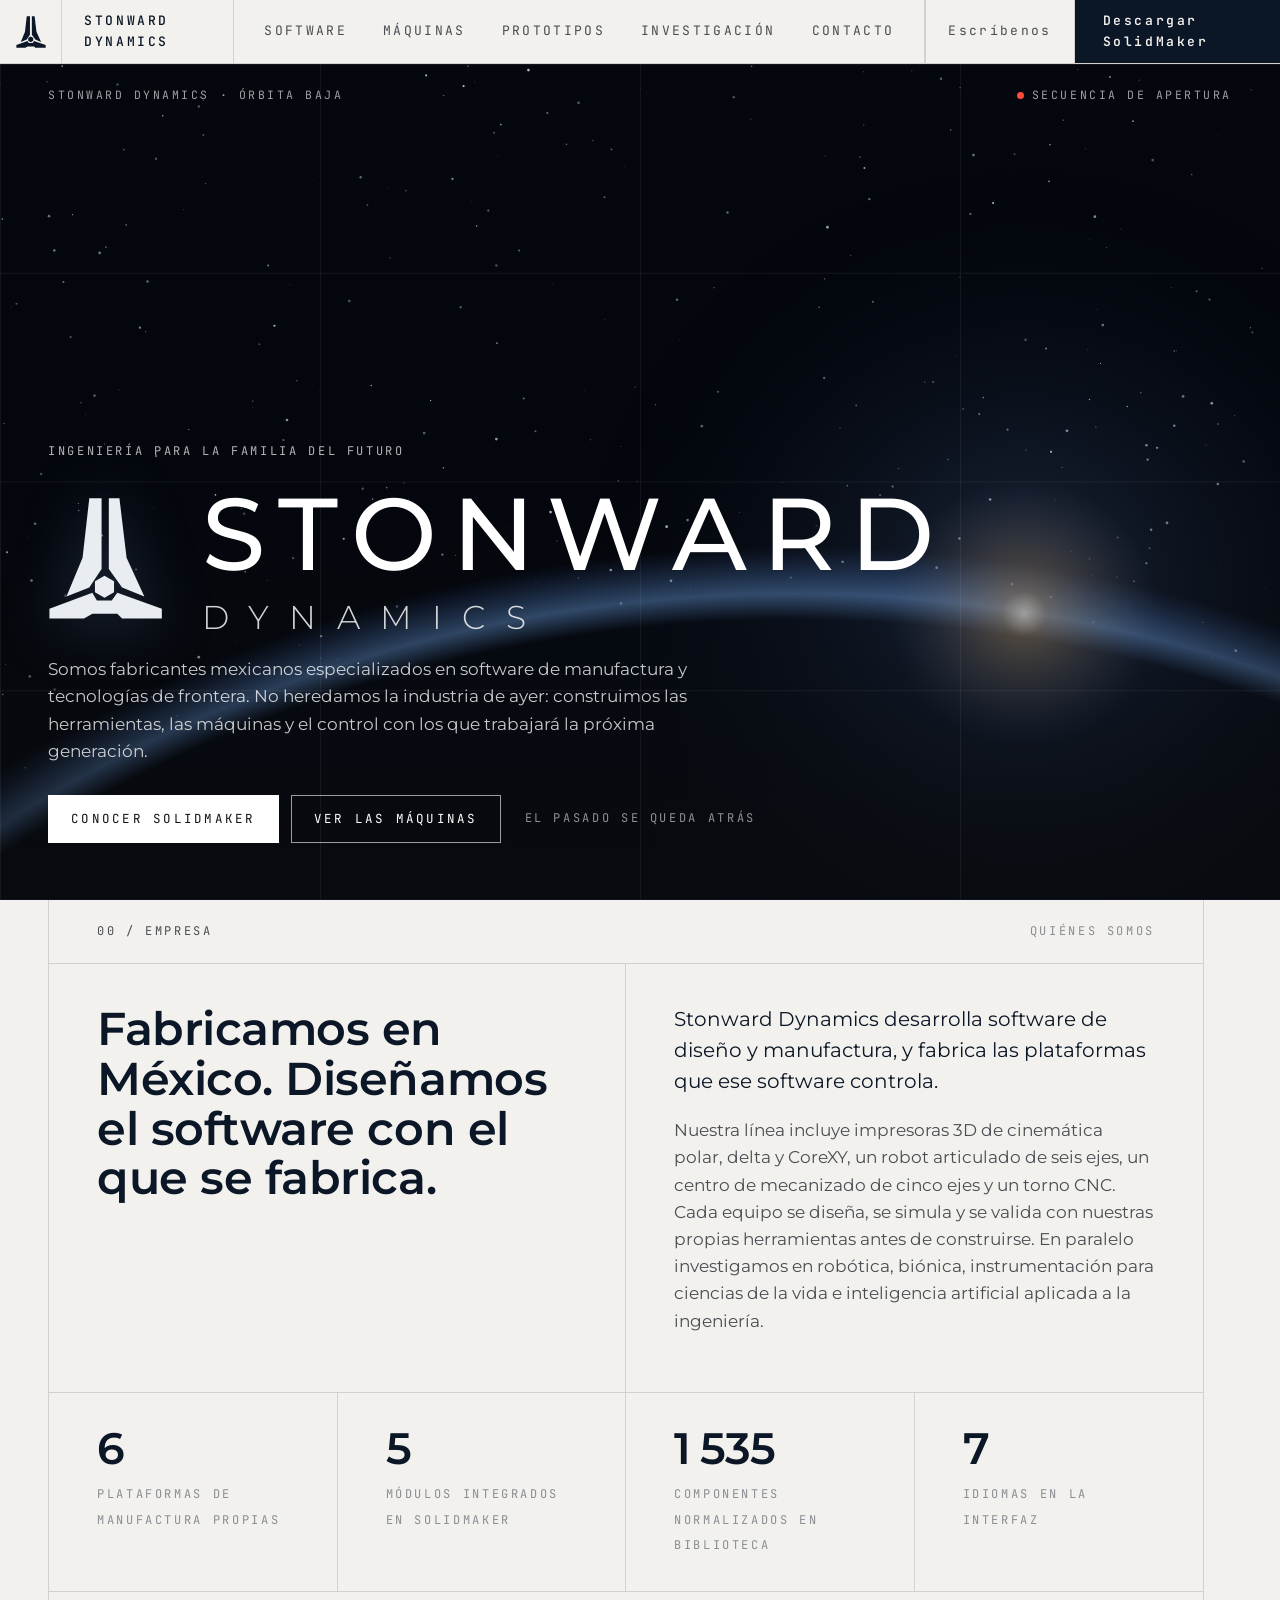
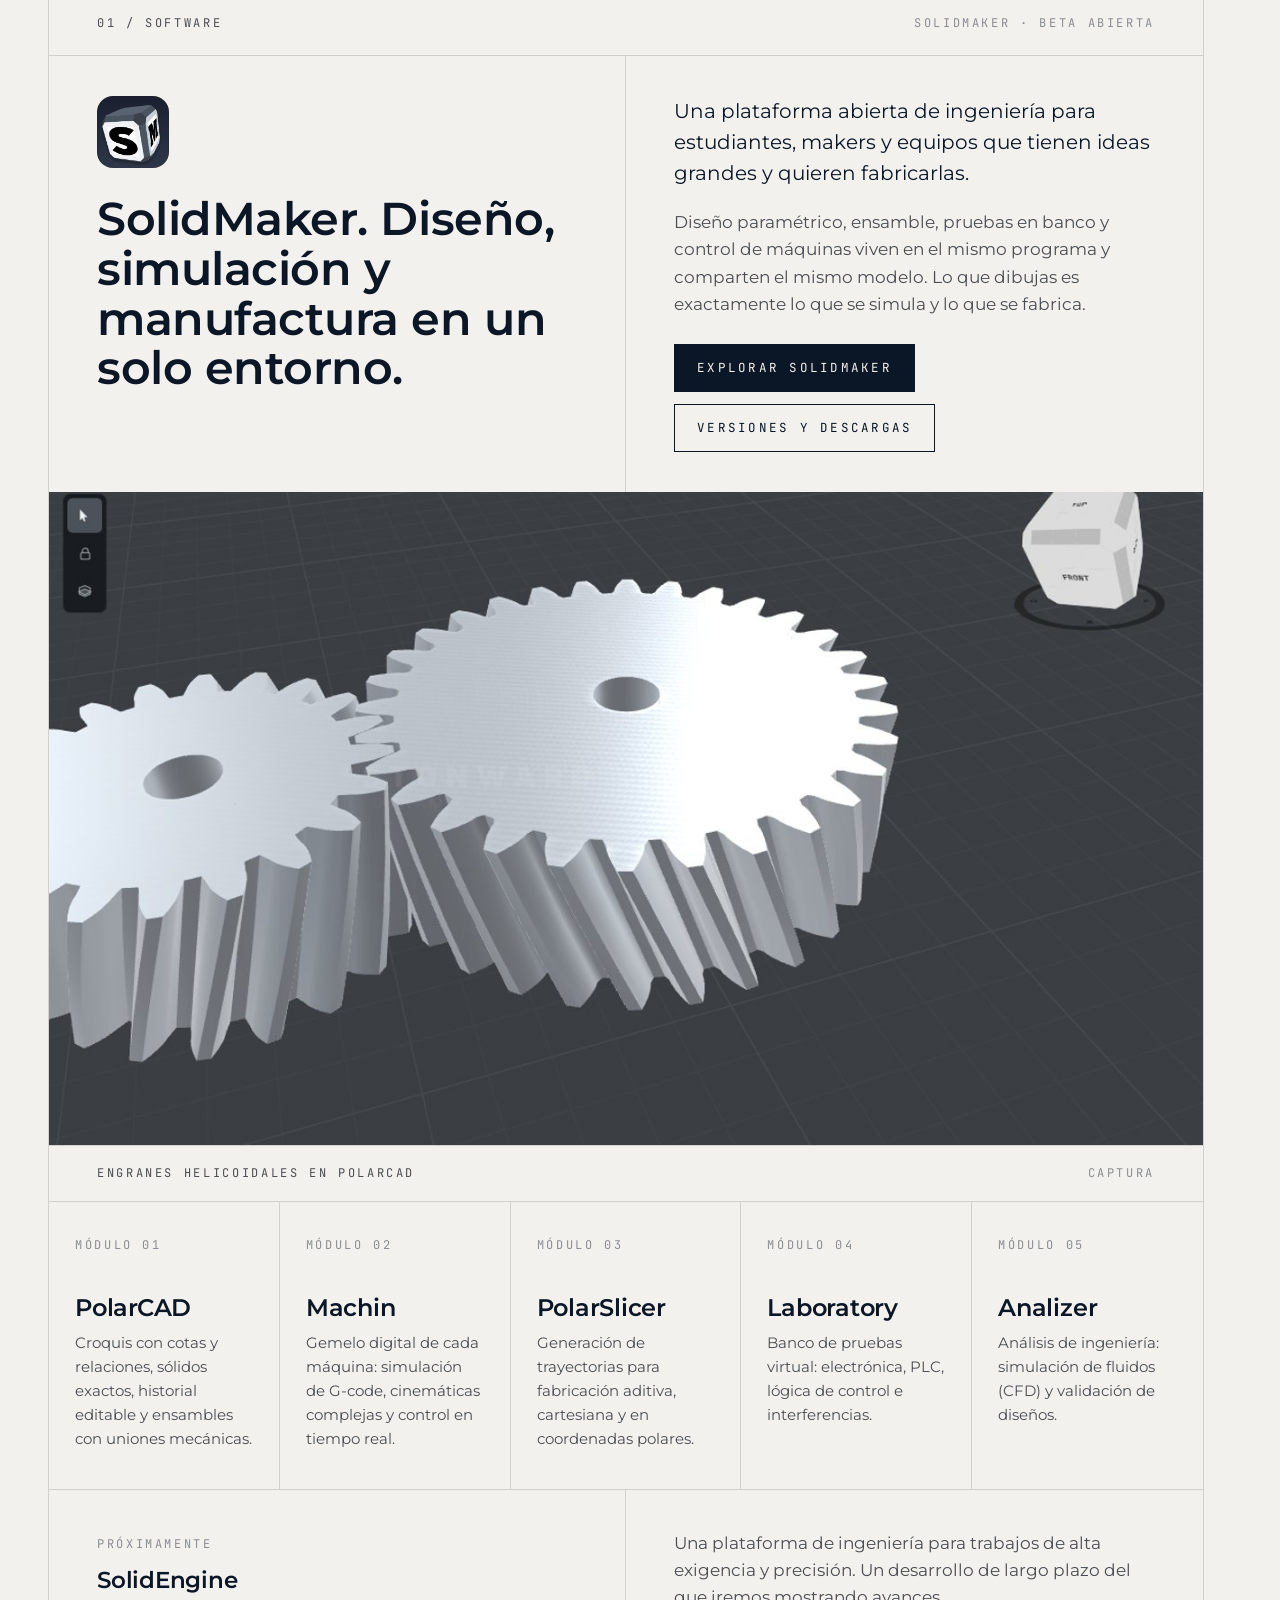
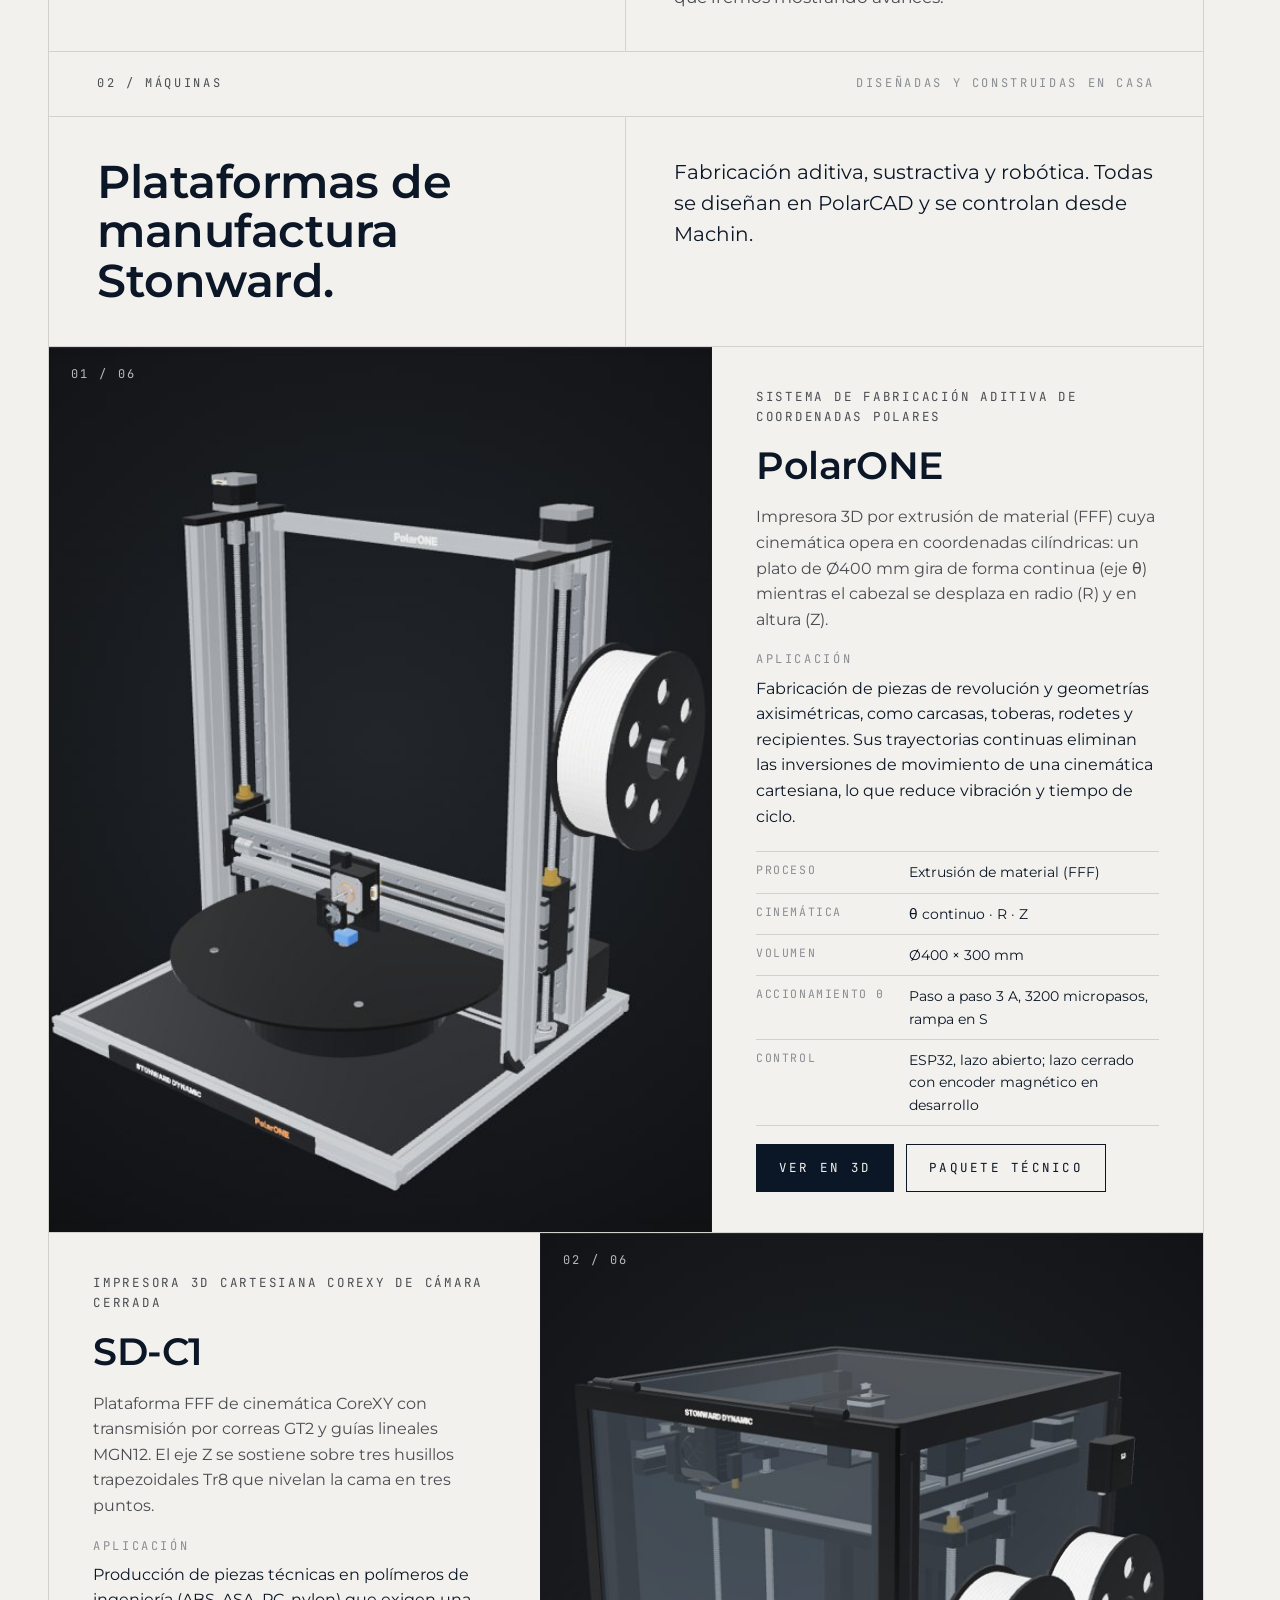
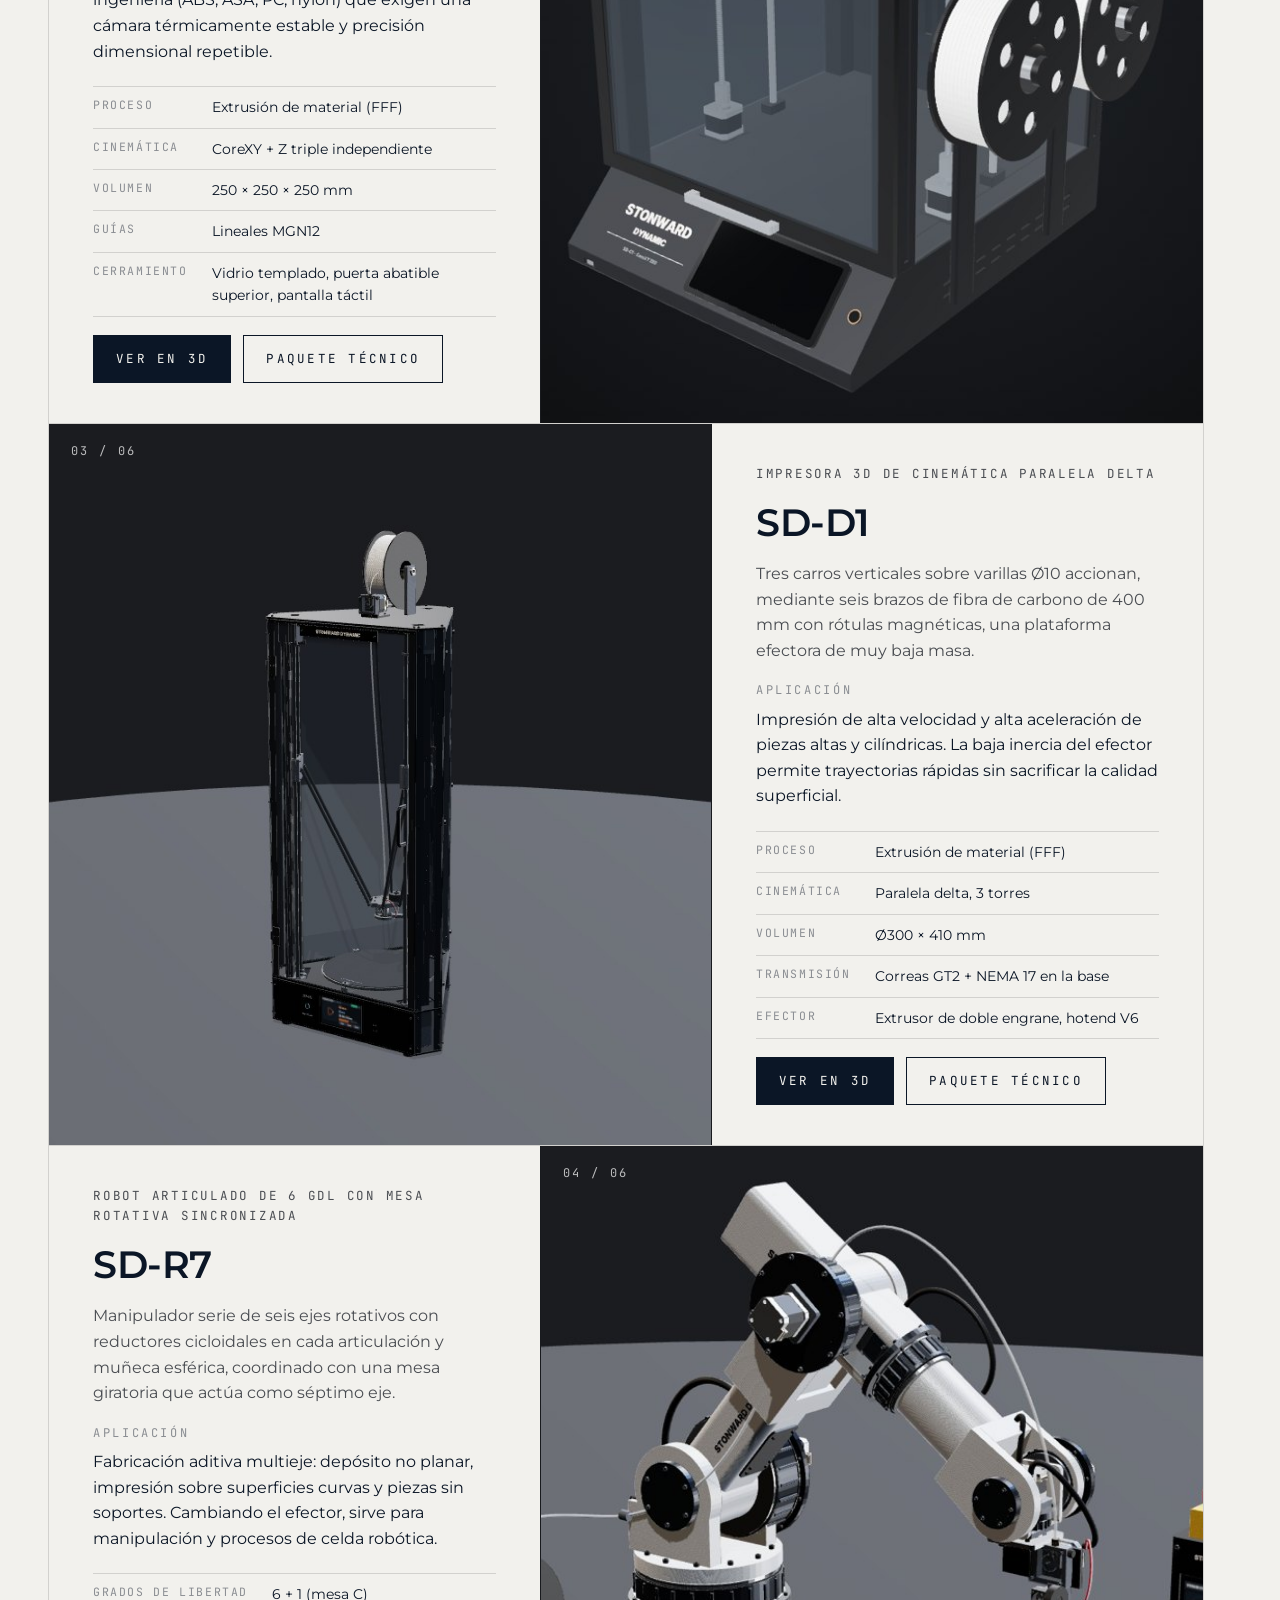
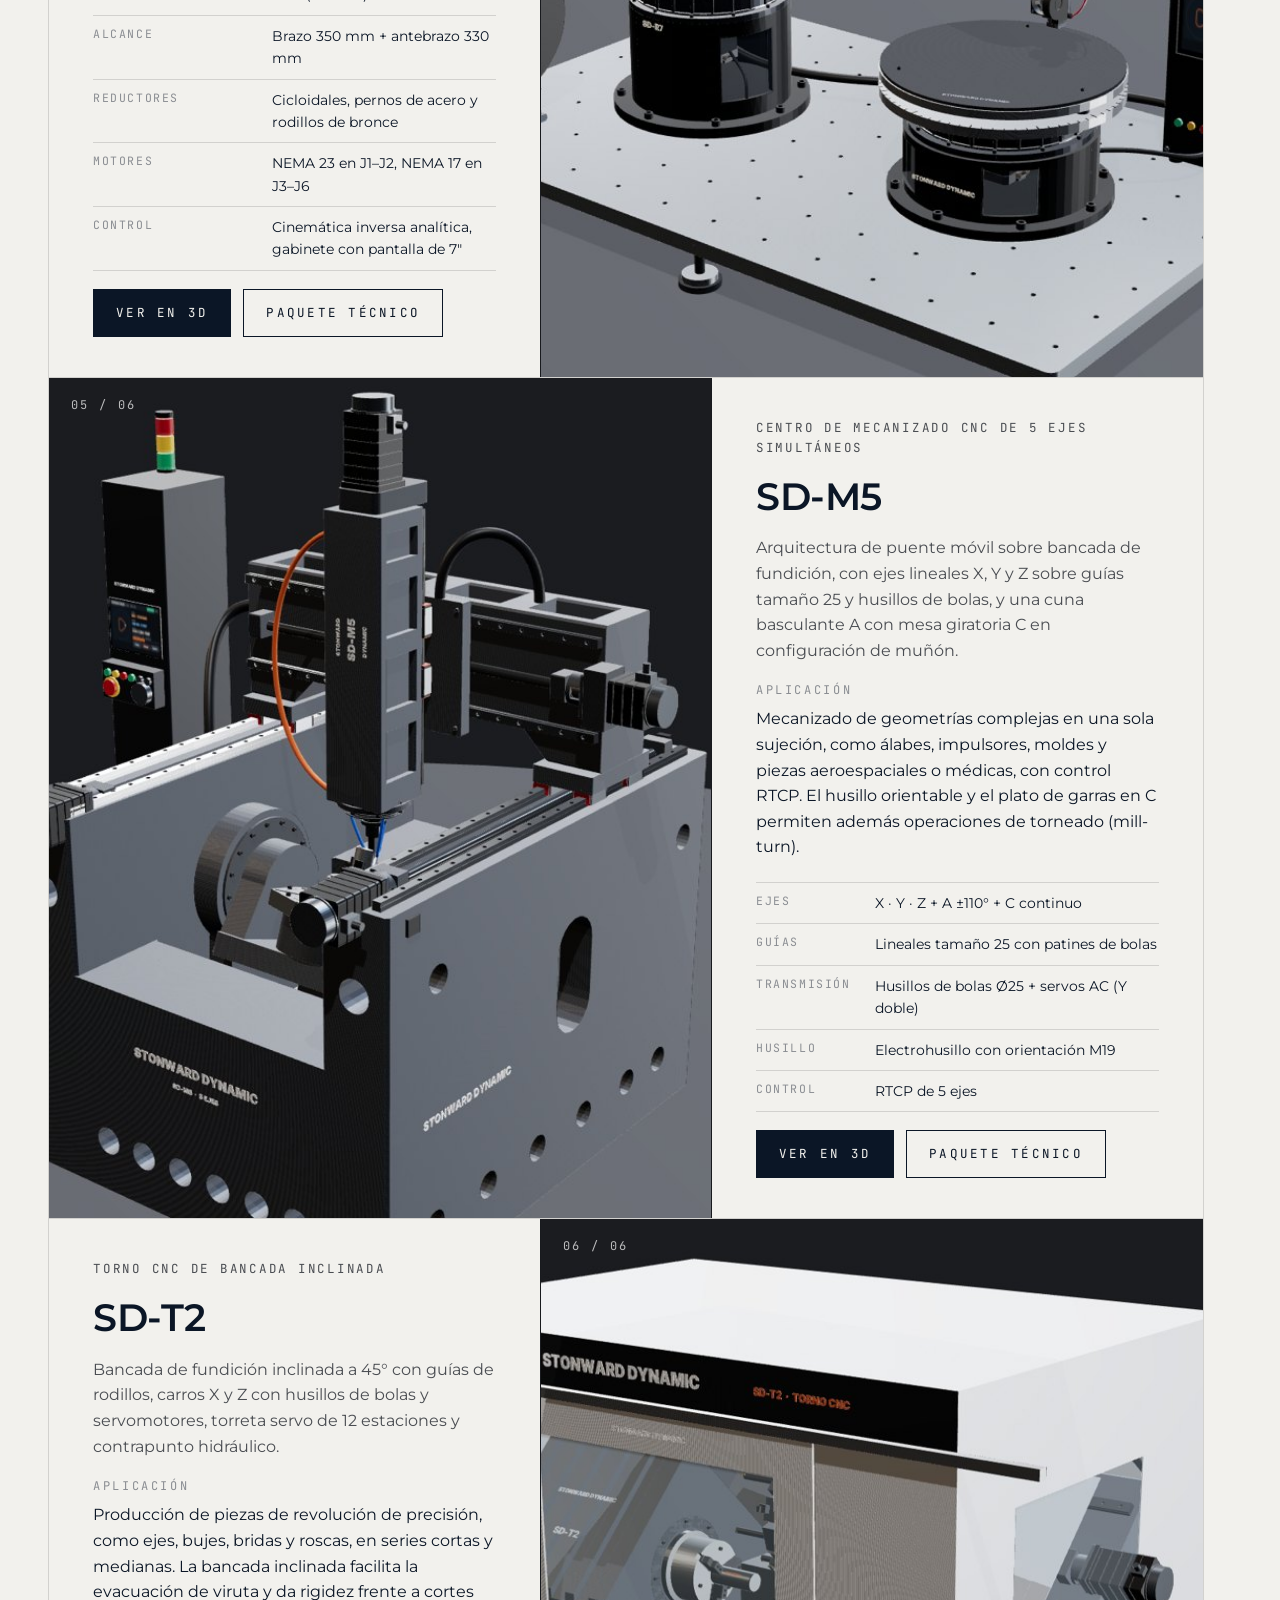
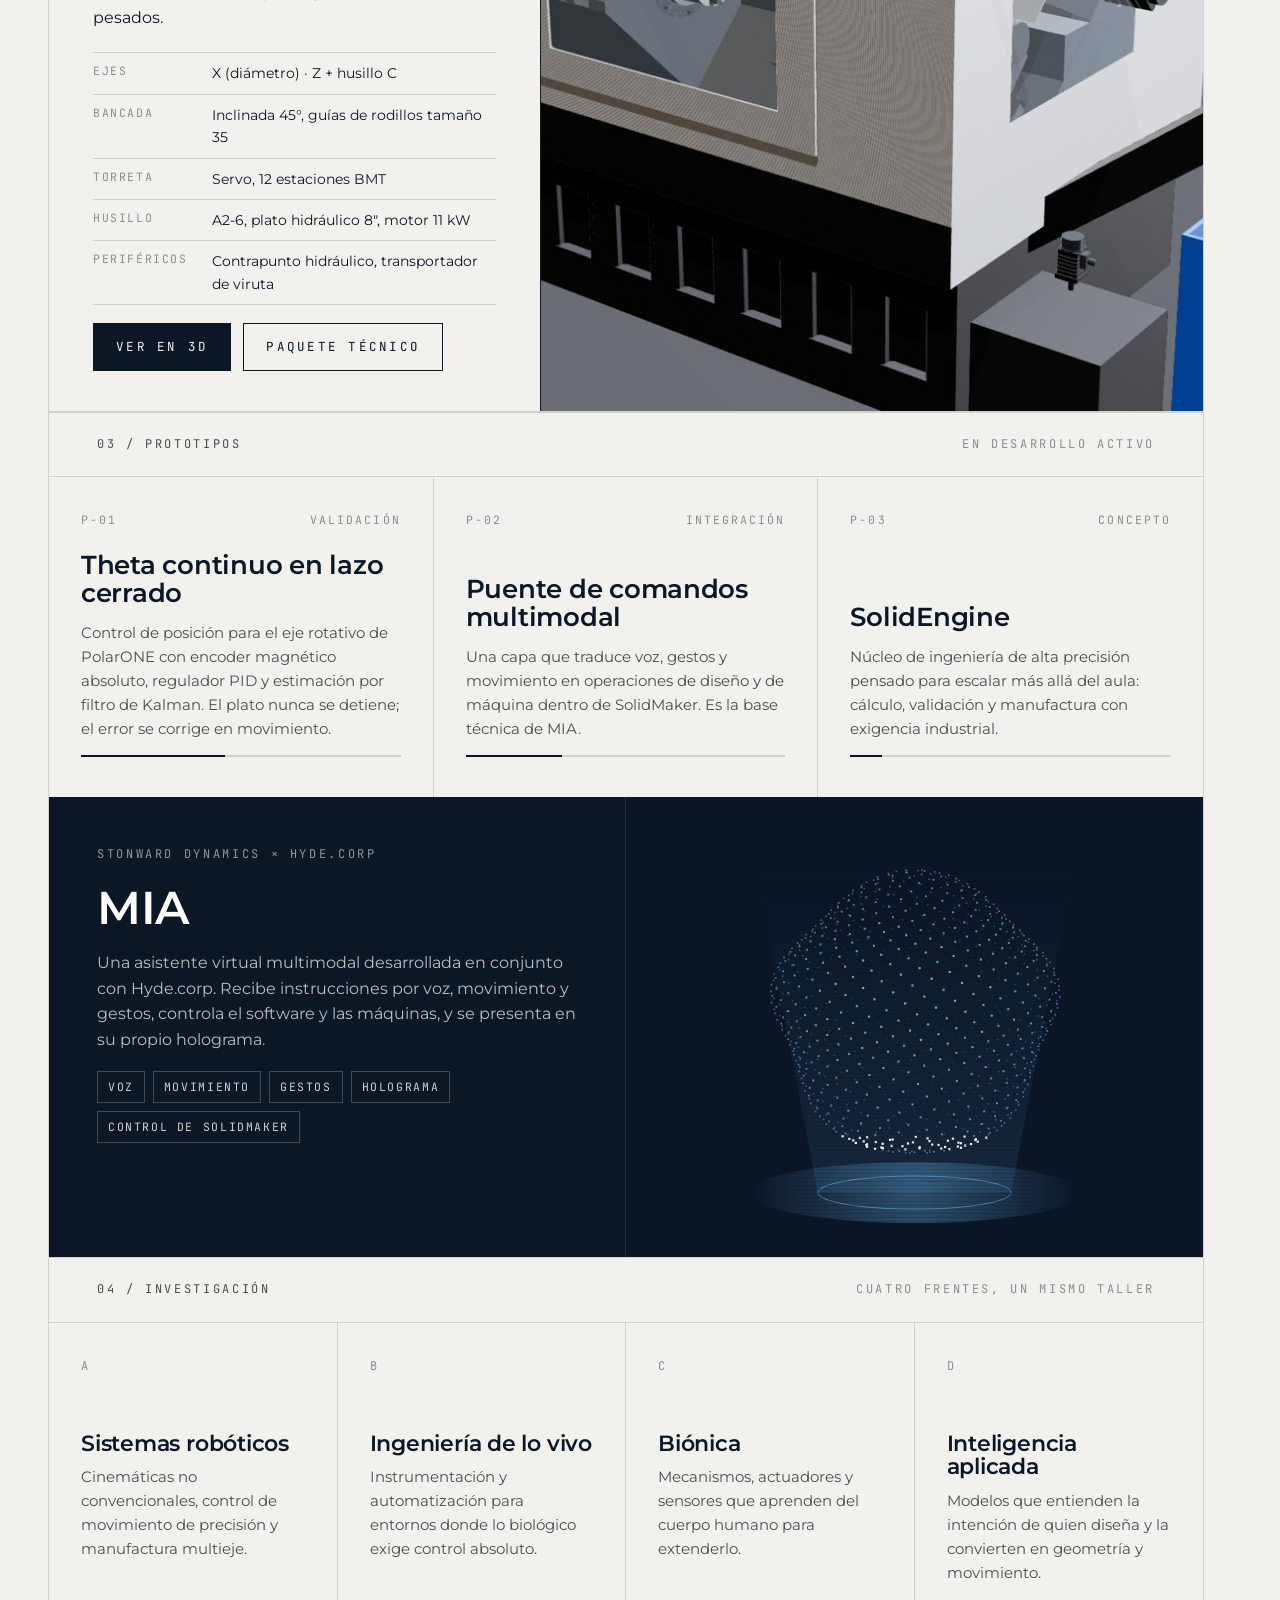
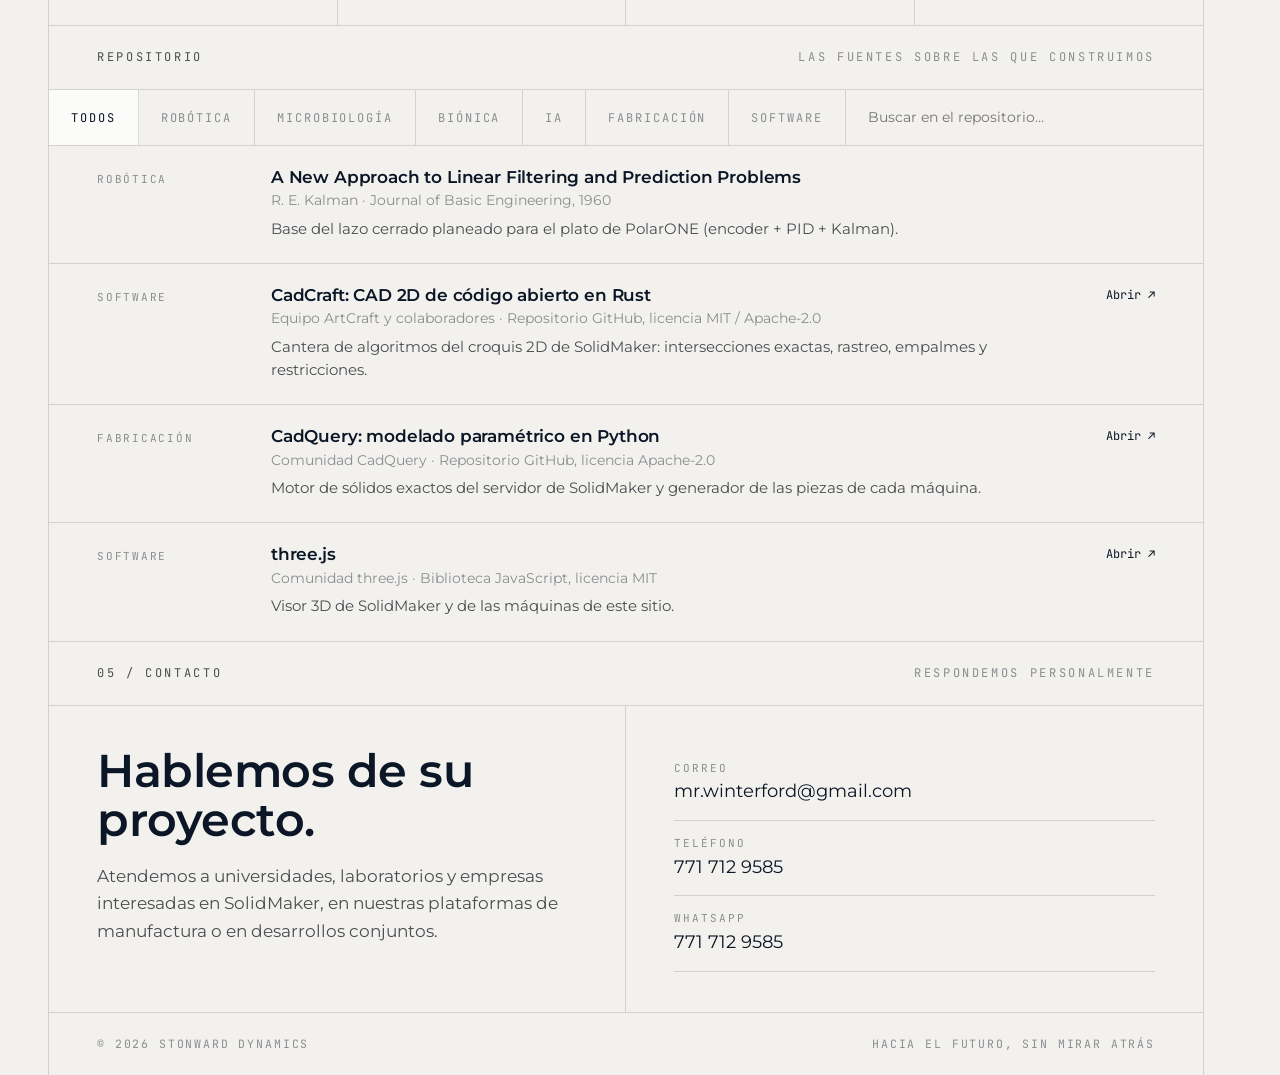
==== index.html @ ea433cb3 "Identidad Stonward: logo, paleta marino/cobre, Montserrat, portada espacial y frases nuevas Co-Autho" ====
<!doctype html>
<html lang="es">
<head>
<meta charset="utf-8">
<meta name="viewport" content="width=device-width, initial-scale=1">
<title>Stonward Dynamics</title>
<meta name="description" content="Stonward Dynamics: casa de ingeniería que diseña su propio software, construye sus propias máquinas e investiga en la frontera entre la mecánica, lo vivo y la inteligencia artificial.">
<meta name="theme-color" content="#0b1626">
<link rel="icon" href="img/icono.svg" type="image/svg+xml">
<link rel="preconnect" href="https://fonts.googleapis.com">
<link rel="preconnect" href="https://fonts.gstatic.com" crossorigin>
<link href="https://fonts.googleapis.com/css2?family=JetBrains+Mono:wght@400;500;600&family=Montserrat:wght@300;400;500;600;700&display=swap" rel="stylesheet">
<link rel="stylesheet" href="css/claro.css">
</head>
<body>

<nav class="barra" id="nav">
  <a class="logo" href="index.html" aria-label="Stonward Dynamics">
    <svg viewBox="50 30 522 556" fill="currentColor"><path d="M292.844 35.784V356.122L237.139 440.552L133.702 481.219L206.638 304.845L237.139 35.784Z"/><path d="M325.627 35.784H373.69L406.133 304.845L486.64 481.219L385.706 440.552L325.627 356.122Z"/><path d="M56.471 536.252L251.128 464.157L271.555 499.003H338.844L364.078 464.157L565.945 536.252V580.711H385.706L364.078 559.082H251.128L213.273 580.711H56.471Z"/><path d="M306 386.624L349.301 411.624V461.624L306 486.624L262.699 461.624V411.624Z"/></svg>
  </a>
  <span class="marca-txt">STONWARD DYNAMICS</span>
  <div class="menu">
    <a href="#software">Software</a>
    <a href="#maquinas">Máquinas</a>
    <a href="#prototipos">Prototipos</a>
    <a href="#investigacion">Investigación</a>
    <a href="#contacto">Contacto</a>
  </div>
  <span class="relleno"></span>
  <a class="contacto-mini" href="mailto:mr.winterford@gmail.com">Escríbenos</a>
  <a class="cta" href="solidmaker.html#descargas">Descargar SolidMaker</a>
  <button class="hamb" id="nav-menu" aria-label="Menú">≡</button>
</nav>

<!-- regla de navegación: se dibuja desde js/inicio.js -->
<div class="regla" id="regla" aria-hidden="true"></div>
<div class="etiquetas-r" id="etiquetas-r"></div>

<!-- PORTADA: aquí va la secuencia de apertura (video/stonward-apertura.mp4). Mientras no exista, se ve la animación de respaldo. -->
<header class="portada" id="inicio">
  <div class="respaldo"></div>
  <canvas id="lienzo-apertura"></canvas>
  <video id="video-apertura" autoplay muted loop playsinline preload="auto" poster="">
    <source src="video/stonward-apertura.mp4" type="video/mp4">
  </video>
  <div class="velo"></div>
  <div class="rejilla-fina"></div>
  <div class="esquina izq">Stonward Dynamics · Órbita baja</div>
  <div class="esquina der"><span class="punto-vivo"></span>Secuencia de apertura</div>
  <div class="texto">
    <div class="rotulo" style="color:rgba(255,255,255,.7)">Ingeniería para la familia del futuro</div>
    <div class="marca-portada"><svg viewBox="50 30 522 556" fill="currentColor"><path d="M292.844 35.784V356.122L237.139 440.552L133.702 481.219L206.638 304.845L237.139 35.784Z"/><path d="M325.627 35.784H373.69L406.133 304.845L486.64 481.219L385.706 440.552L325.627 356.122Z"/><path d="M56.471 536.252L251.128 464.157L271.555 499.003H338.844L364.078 464.157L565.945 536.252V580.711H385.706L364.078 559.082H251.128L213.273 580.711H56.471Z"/><path d="M306 386.624L349.301 411.624V461.624L306 486.624L262.699 461.624V411.624Z"/></svg><h1 class="marca-gigante">Stonward<small>Dynamics</small></h1></div>
    <p class="parrafo">Somos fabricantes mexicanos especializados en software de manufactura y tecnologías de frontera. No heredamos la industria de ayer: construimos las herramientas, las máquinas y el control con los que trabajará la próxima generación.</p>
    <div class="acciones">
      <a class="btn claro" style="background:#fff;color:#121314" href="#software">Conocer SolidMaker</a>
      <a class="btn claro" href="#maquinas">Ver las máquinas</a>
      <span class="rotulo" style="color:rgba(255,255,255,.55);align-self:center;margin-left:12px">El pasado se queda atrás</span>
    </div>
  </div>
</header>

<main class="lienzo">



<!-- 00 MANIFIESTO -->
<section class="franja" id="manifiesto" data-regla="Empresa">
  <div class="franja-cab"><span class="rotulo">00 / Empresa</span><span class="rotulo tenue">Quiénes somos</span></div>
  <div class="celdas c2">
    <div class="relleno-celda aparece"><h2 class="titulo">Fabricamos en México. Diseñamos el software con el que se fabrica.</h2></div>
    <div class="relleno-celda aparece d1">
      <p class="parrafo grande" style="margin-top:0">Stonward Dynamics desarrolla software de diseño y manufactura, y fabrica las plataformas que ese software controla.</p>
      <p class="parrafo">Nuestra línea incluye impresoras 3D de cinemática polar, delta y CoreXY, un robot articulado de seis ejes, un centro de mecanizado de cinco ejes y un torno CNC. Cada equipo se diseña, se simula y se valida con nuestras propias herramientas antes de construirse. En paralelo investigamos en robótica, biónica, instrumentación para ciencias de la vida e inteligencia artificial aplicada a la ingeniería.</p>
    </div>
  </div>
  <div class="celdas c4" style="border-top:1px solid var(--linea)">
    <div class="cifra aparece"><b>6</b><span class="rotulo tenue">Plataformas de manufactura propias</span></div>
    <div class="cifra aparece d1"><b>5</b><span class="rotulo tenue">Módulos integrados en SolidMaker</span></div>
    <div class="cifra aparece d2"><b>1 535</b><span class="rotulo tenue">Componentes normalizados en biblioteca</span></div>
    <div class="cifra aparece d3"><b>7</b><span class="rotulo tenue">Idiomas en la interfaz</span></div>
  </div>
</section>

<!-- 01 SOFTWARE -->
<section class="franja" id="software" data-regla="Software">
  <div class="franja-cab"><span class="rotulo">01 / Software</span><span class="rotulo tenue">SolidMaker · Beta abierta</span></div>
  <div class="celdas c2">
    <div class="relleno-celda aparece">
      <img src="img/solidmaker-logo.png" alt="Logo de SolidMaker" style="width:72px;height:72px;border-radius:16px;margin-bottom:26px">
      <h2 class="titulo">SolidMaker. Diseño, simulación y manufactura en un solo entorno.</h2>
    </div>
    <div class="relleno-celda aparece d1">
      <p class="parrafo grande" style="margin-top:0">Una plataforma abierta de ingeniería para estudiantes, makers y equipos que tienen ideas grandes y quieren fabricarlas.</p>
      <p class="parrafo">Diseño paramétrico, ensamble, pruebas en banco y control de máquinas viven en el mismo programa y comparten el mismo modelo. Lo que dibujas es exactamente lo que se simula y lo que se fabrica.</p>
      <div class="acciones" style="margin-top:26px">
        <a class="btn lleno" href="solidmaker.html">Explorar SolidMaker</a>
        <a class="btn" href="solidmaker.html#descargas">Versiones y descargas</a>
      </div>
    </div>
  </div>
  <div class="captura aparece">
    <img src="img/solidmaker.jpg" alt="Engranes helicoidales modelados en SolidMaker" loading="lazy">
    <div class="pie-captura"><span class="rotulo">Engranes helicoidales en PolarCAD</span><span class="rotulo tenue">Captura</span></div>
  </div>
  <div class="celdas c5" style="border-top:1px solid var(--linea)">
    <a class="modulo aparece d0" href="solidmaker.html#polarcad"><span class="rotulo tenue">Módulo 01</span><h3>PolarCAD</h3><p>Croquis con cotas y relaciones, sólidos exactos, historial editable y ensambles con uniones mecánicas.</p></a>
    <a class="modulo aparece d1" href="solidmaker.html#machin"><span class="rotulo tenue">Módulo 02</span><h3>Machin</h3><p>Gemelo digital de cada máquina: simulación de G-code, cinemáticas complejas y control en tiempo real.</p></a>
    <a class="modulo aparece d2" href="solidmaker.html#polarslicer"><span class="rotulo tenue">Módulo 03</span><h3>PolarSlicer</h3><p>Generación de trayectorias para fabricación aditiva, cartesiana y en coordenadas polares.</p></a>
    <a class="modulo aparece d3" href="solidmaker.html#laboratory"><span class="rotulo tenue">Módulo 04</span><h3>Laboratory</h3><p>Banco de pruebas virtual: electrónica, PLC, lógica de control e interferencias.</p></a>
    <a class="modulo aparece d3" href="solidmaker.html#analizer"><span class="rotulo tenue">Módulo 05</span><h3>Analizer</h3><p>Análisis de ingeniería: simulación de fluidos (CFD) y validación de diseños.</p></a>
  </div>
  <div class="celdas c2" style="border-top:1px solid var(--linea)">
    <div class="relleno-celda aparece"><span class="rotulo tenue">Próximamente</span><h3 class="subtitulo" style="margin-top:12px">SolidEngine</h3></div>
    <div class="relleno-celda aparece d1"><p class="parrafo" style="margin:0">Una plataforma de ingeniería para trabajos de alta exigencia y precisión. Un desarrollo de largo plazo del que iremos mostrando avances.</p></div>
  </div>
</section>

<!-- 02 MÁQUINAS -->
<section class="franja" id="maquinas" data-regla="Máquinas">
  <div class="franja-cab"><span class="rotulo">02 / Máquinas</span><span class="rotulo tenue">Diseñadas y construidas en casa</span></div>
  <div class="celdas c2" style="border-bottom:1px solid var(--linea)">
    <div class="relleno-celda aparece"><h2 class="titulo">Plataformas de manufactura Stonward.</h2></div>
    <div class="relleno-celda aparece d1"><p class="parrafo grande" style="margin:0">Fabricación aditiva, sustractiva y robótica. Todas se diseñan en PolarCAD y se controlan desde Machin.</p></div>
  </div>
  <div id="fichas"></div>
</section>

<!-- 03 PROTOTIPOS -->
<section class="franja" id="prototipos" data-regla="Prototipos">
  <div class="franja-cab"><span class="rotulo">03 / Prototipos</span><span class="rotulo tenue">En desarrollo activo</span></div>
  <div class="celdas c3">
    <article class="proto aparece">
      <div class="estado"><span>P-01</span><span>Validación</span></div>
      <h3>Theta continuo en lazo cerrado</h3>
      <p>Control de posición para el eje rotativo de PolarONE con encoder magnético absoluto, regulador PID y estimación por filtro de Kalman. El plato nunca se detiene; el error se corrige en movimiento.</p>
      <div class="barra-avance"><i style="width:45%"></i></div>
    </article>
    <article class="proto aparece d1">
      <div class="estado"><span>P-02</span><span>Integración</span></div>
      <h3>Puente de comandos multimodal</h3>
      <p>Una capa que traduce voz, gestos y movimiento en operaciones de diseño y de máquina dentro de SolidMaker. Es la base técnica de MIA.</p>
      <div class="barra-avance"><i style="width:30%"></i></div>
    </article>
    <article class="proto aparece d2">
      <div class="estado"><span>P-03</span><span>Concepto</span></div>
      <h3>SolidEngine</h3>
      <p>Núcleo de ingeniería de alta precisión pensado para escalar más allá del aula: cálculo, validación y manufactura con exigencia industrial.</p>
      <div class="barra-avance"><i style="width:10%"></i></div>
    </article>
  </div>
  <div class="mia" id="mia">
    <div class="texto aparece">
      <span class="rotulo">Stonward Dynamics × Hyde.corp</span>
      <h2 class="titulo">MIA</h2>
      <p>Una asistente virtual multimodal desarrollada en conjunto con Hyde.corp. Recibe instrucciones por voz, movimiento y gestos, controla el software y las máquinas, y se presenta en su propio holograma.</p>
      <div class="modos"><span>Voz</span><span>Movimiento</span><span>Gestos</span><span>Holograma</span><span>Control de SolidMaker</span></div>
    </div>
    <div class="holo"><canvas id="lienzo-mia"></canvas></div>
  </div>
</section>

<!-- 04 INVESTIGACIÓN -->
<section class="franja" id="investigacion" data-regla="Investigación">
  <div class="franja-cab"><span class="rotulo">04 / Investigación</span><span class="rotulo tenue">Cuatro frentes, un mismo taller</span></div>
  <div class="celdas c4">
    <div class="frente aparece"><span class="rotulo tenue">A</span><h3>Sistemas robóticos</h3><p>Cinemáticas no convencionales, control de movimiento de precisión y manufactura multieje.</p></div>
    <div class="frente aparece d1"><span class="rotulo tenue">B</span><h3>Ingeniería de lo vivo</h3><p>Instrumentación y automatización para entornos donde lo biológico exige control absoluto.</p></div>
    <div class="frente aparece d2"><span class="rotulo tenue">C</span><h3>Biónica</h3><p>Mecanismos, actuadores y sensores que aprenden del cuerpo humano para extenderlo.</p></div>
    <div class="frente aparece d3"><span class="rotulo tenue">D</span><h3>Inteligencia aplicada</h3><p>Modelos que entienden la intención de quien diseña y la convierten en geometría y movimiento.</p></div>
  </div>
  <div class="franja-cab" style="border-top:1px solid var(--linea)"><span class="rotulo">Repositorio</span><span class="rotulo tenue">Las fuentes sobre las que construimos</span></div>
  <div class="filtros" id="filtros"></div>
  <div class="articulos" id="lista-articulos"></div>
</section>

<!-- 05 CONTACTO -->
<section class="franja contacto" id="contacto" data-regla="Contacto">
  <div class="franja-cab"><span class="rotulo">05 / Contacto</span><span class="rotulo tenue">Respondemos personalmente</span></div>
  <div class="celdas c2">
    <div class="relleno-celda aparece">
      <h2 class="titulo">Hablemos de su proyecto.</h2>
      <p class="parrafo">Atendemos a universidades, laboratorios y empresas interesadas en SolidMaker, en nuestras plataformas de manufactura o en desarrollos conjuntos.</p>
    </div>
    <div class="relleno-celda datos-contacto aparece d1">
      <a href="mailto:mr.winterford@gmail.com"><small>Correo</small>mr.winterford@gmail.com</a>
      <a href="tel:+527717129585"><small>Teléfono</small>771 712 9585</a>
      <a href="https://wa.me/527717129585" target="_blank" rel="noopener"><small>WhatsApp</small>771 712 9585</a>
    </div>
  </div>
</section>

<footer class="pie"><span>© <span id="anio">2026</span> Stonward Dynamics</span><span>Hacia el futuro, sin mirar atrás</span></footer>

</main>

<script src="data/maquinas.js"></script>
<script src="data/articulos.js"></script>
<script src="js/sitio.js"></script>
<script src="js/inicio.js"></script>
</body>
</html>
---- css/claro.css ----
/* Stonward Dynamics — sistema visual claro (papel, tinta y líneas finas) */
:root {
  --papel: #f2f1ed;
  --papel-2: #e9e8e3;
  --blanco: #fbfbf9;
  --tinta: #0b1626;
  --tinta-2: #4a4d52;
  --tinta-3: #8a8d92;
  --linea: rgba(18, 19, 20, .14);
  --linea-2: rgba(18, 19, 20, .28);
  --acento: #b57a4f;
  --marino: #0b1626;
  --pizarra: #3d5372;
  --oscuro: #0b1626;
  --margen: 160px;          /* columna izquierda vacía, como en un plano */
  --regla: 190px;           /* columna derecha: etiquetas + regla */
  --nav: 64px;
  --fuente: "Montserrat", "Segoe UI", system-ui, sans-serif;
  --mono: "JetBrains Mono", ui-monospace, Consolas, monospace;
}
* { box-sizing: border-box; }
html { scroll-behavior: smooth; }
body { margin: 0; background: var(--papel); color: var(--tinta); font-family: var(--fuente); font-size: 16px; line-height: 1.6; -webkit-font-smoothing: antialiased; overflow-x: hidden; }
a { color: inherit; text-decoration: none; }
img { max-width: 100%; display: block; }
::selection { background: var(--tinta); color: var(--papel); }
.mono, .rotulo { font-family: var(--mono); }
.rotulo { font-size: 12px; letter-spacing: .22em; text-transform: uppercase; color: var(--tinta-2); }
.rotulo.tenue { color: var(--tinta-3); }

/* ---------- barra superior en celdas ---------- */
.barra { position: fixed; inset: 0 0 auto 0; height: var(--nav); z-index: 60; display: flex; background: var(--papel); border-bottom: 1px solid var(--linea); }
.barra > * { display: flex; align-items: center; border-right: 1px solid var(--linea); }
.barra .logo { width: 88px; justify-content: center; }
.barra .logo svg { width: 30px; height: 32px; color: var(--marino); }
.barra .menu { gap: 0; padding: 0 12px; }
.barra .menu a { font-family: var(--mono); font-size: 13px; letter-spacing: .18em; text-transform: uppercase; padding: 8px 18px; color: var(--tinta-2); transition: color .2s; }
.barra .menu a:hover, .barra .menu a.activo { color: var(--tinta); }
.barra .marca-txt { padding: 0 22px; font-family: var(--mono); font-size: 13px; letter-spacing: .2em; font-weight: 500; }
.barra .relleno { flex: 1; border-right: 1px solid var(--linea); }
.barra .contacto-mini { padding: 0 22px; font-family: var(--mono); font-size: 13px; letter-spacing: .18em; color: var(--tinta-2); }
.barra .cta { background: var(--marino); color: var(--papel); padding: 0 28px; font-family: var(--mono); font-size: 13px; letter-spacing: .2em; font-weight: 600; border-right: 0; transition: background .2s; }
.barra .cta:hover { background: #2a2c30; }
.barra .hamb { display: none; background: none; border: 0; border-left: 1px solid var(--linea); width: 60px; font-size: 20px; cursor: pointer; color: var(--tinta); }

/* ---------- estructura en cuadrantes ---------- */
.lienzo { margin: 0 var(--regla) 0 var(--margen); border-left: 1px solid var(--linea); border-right: 1px solid var(--linea); min-height: 100vh; }
.franja { border-bottom: 1px solid var(--linea); }
.franja-cab { display: flex; justify-content: space-between; align-items: center; padding: 22px 48px; border-bottom: 1px solid var(--linea); }
.celdas { display: grid; }
.celdas > * { border-right: 1px solid var(--linea); }
.celdas > *:last-child { border-right: 0; }
.c2 { grid-template-columns: 1fr 1fr; }
.c3 { grid-template-columns: repeat(3, 1fr); }
.c4 { grid-template-columns: repeat(4, 1fr); }
.c5 { grid-template-columns: repeat(5, 1fr); }
.relleno-celda { padding: 40px 48px; }

/* ---------- tipografía de marketing ---------- */
h1, h2, h3, h4 { margin: 0; font-weight: 600; letter-spacing: -.01em; line-height: 1.08; }
.titular { font-size: clamp(40px, 6vw, 88px); letter-spacing: -.035em; }
.titulo { font-size: clamp(30px, 3.6vw, 52px); }
.subtitulo { font-size: clamp(20px, 1.8vw, 26px); letter-spacing: -.01em; }
.parrafo { color: var(--tinta-2); font-size: 17px; max-width: 62ch; }
.parrafo.grande { font-size: 20px; line-height: 1.55; color: var(--tinta); }
.tenue { color: var(--tinta-3); }

/* ---------- botones ---------- */
.btn { display: inline-flex; align-items: center; gap: 10px; padding: 13px 22px; font-family: var(--mono); font-size: 12.5px; letter-spacing: .18em; text-transform: uppercase; border: 1px solid var(--tinta); background: transparent; color: var(--tinta); cursor: pointer; transition: background .2s, color .2s; }
.btn:hover { background: var(--tinta); color: var(--papel); }
.btn.lleno { background: var(--tinta); color: var(--papel); }
.btn.lleno:hover { background: #2a2c30; }
.btn.claro { border-color: rgba(255,255,255,.6); color: #fff; }
.btn.claro:hover { background: #fff; color: var(--tinta); }
.acciones { display: flex; flex-wrap: wrap; gap: 12px; }

/* ---------- portada con video ---------- */
.portada { position: relative; margin-top: var(--nav); width: 100%; height: calc(100vh - var(--nav)); min-height: 560px; overflow: hidden; background: var(--oscuro); color: #fff; border-bottom: 1px solid var(--linea); }
.portada video, .portada .respaldo { position: absolute; inset: 0; width: 100%; height: 100%; object-fit: cover; }
.portada .respaldo { background: #03060d; }
.portada canvas { position: absolute; inset: 0; width: 100%; height: 100%; }
.portada .velo { position: absolute; inset: 0; background: linear-gradient(180deg, rgba(10,11,13,.15) 0%, rgba(10,11,13,.05) 45%, rgba(10,11,13,.75) 100%); }
.portada .rejilla-fina { position: absolute; inset: 0; background-image: linear-gradient(rgba(255,255,255,.06) 1px, transparent 1px), linear-gradient(90deg, rgba(255,255,255,.06) 1px, transparent 1px); background-size: 25% 25%; pointer-events: none; }
.portada .texto { position: absolute; left: 48px; right: 48px; bottom: 56px; }
.marca-portada { display: flex; align-items: center; gap: clamp(18px, 3vw, 44px); margin: 22px 0 0; }
.marca-portada svg { width: clamp(64px, 9vw, 150px); height: auto; flex: none; color: #e9ecf1; filter: drop-shadow(0 6px 30px rgba(120,160,220,.25)); }
.marca-gigante { font-size: clamp(44px, 8vw, 132px); line-height: 1; letter-spacing: .14em; text-transform: uppercase; font-weight: 500; margin: 0; }
.marca-gigante small { display: block; font-size: .32em; font-weight: 300; letter-spacing: .62em; margin-top: .5em; color: rgba(255,255,255,.82); }
.portada .parrafo { color: rgba(255,255,255,.78); margin: 22px 0 30px; }
.portada .esquina { position: absolute; top: 22px; font-family: var(--mono); font-size: 11.5px; letter-spacing: .22em; color: rgba(255,255,255,.62); text-transform: uppercase; }
.portada .esquina.izq { left: 48px; } .portada .esquina.der { right: 48px; text-align: right; }
.punto-vivo { display: inline-block; width: 7px; height: 7px; border-radius: 50%; background: #ff4b3a; margin-right: 8px; animation: latir 1.6s infinite; vertical-align: middle; }
@keyframes latir { 50% { opacity: .25; } }

/* ---------- cifras ---------- */
.cifra { padding: 34px 48px; }
.cifra b { display: block; font-size: clamp(34px, 3.4vw, 54px); font-weight: 600; letter-spacing: -.03em; line-height: 1; margin-bottom: 10px; }

/* ---------- capturas grandes ---------- */
.captura { position: relative; background: var(--oscuro); overflow: hidden; }
.captura img { width: 100%; height: auto; }
.captura .pie-captura { display: flex; justify-content: space-between; padding: 18px 48px; border-top: 1px solid var(--linea); background: var(--papel); }

/* ---------- módulos de software ---------- */
.modulo { padding: 34px 26px 38px; transition: background .25s; }
.modulo:hover { background: var(--blanco); }
.modulo .rotulo { display: block; margin-bottom: 40px; }
.modulo h3 { font-size: 24px; margin-bottom: 10px; }
.modulo p { margin: 0; color: var(--tinta-2); font-size: 15px; }

/* ---------- máquinas: ficha técnica ---------- */
.maquina { display: grid; grid-template-columns: 1.35fr 1fr; border-bottom: 1px solid var(--linea); }
.maquina:nth-child(even) { grid-template-columns: 1fr 1.35fr; }
.maquina:nth-child(even) .foto { order: 2; border-right: 0; border-left: 1px solid var(--linea); }
.maquina .foto { position: relative; background: #1a1c20; border-right: 1px solid var(--linea); overflow: hidden; min-height: 420px; }
.maquina .foto img { width: 100%; height: 100%; object-fit: cover; transition: transform 1.2s cubic-bezier(.2,.7,.2,1); }
.maquina:hover .foto img { transform: scale(1.03); }
.maquina .foto .indice { position: absolute; left: 22px; top: 18px; font-family: var(--mono); color: rgba(255,255,255,.7); font-size: 12px; letter-spacing: .2em; }
.maquina .ficha { padding: 40px 44px; display: flex; flex-direction: column; gap: 18px; }
.maquina .ficha h3 { font-size: clamp(32px, 3vw, 46px); }
.maquina .clase { font-family: var(--mono); font-size: 12.5px; letter-spacing: .14em; text-transform: uppercase; color: var(--tinta-2); }
.maquina .ficha p { margin: 0; color: var(--tinta-2); }
.maquina .ficha p.uso { color: var(--tinta); }
.especif { display: grid; grid-template-columns: max-content 1fr; margin: 4px 0 0; border-top: 1px solid var(--linea); }
.especif dt, .especif dd { margin: 0; padding: 9px 0; border-bottom: 1px solid var(--linea); font-size: 14px; }
.especif dt { font-family: var(--mono); font-size: 11.5px; letter-spacing: .14em; text-transform: uppercase; color: var(--tinta-3); padding-right: 24px; }

/* ---------- prototipos ---------- */
.proto { padding: 34px 32px 40px; display: flex; flex-direction: column; gap: 14px; min-height: 320px; }
.proto .estado { font-family: var(--mono); font-size: 11.5px; letter-spacing: .18em; text-transform: uppercase; color: var(--tinta-3); display: flex; justify-content: space-between; }
.proto h3 { font-size: 26px; margin-top: auto; }
.proto p { margin: 0; color: var(--tinta-2); font-size: 15px; }
.barra-avance { height: 2px; background: var(--linea); position: relative; }
.barra-avance i { position: absolute; inset: 0 auto 0 0; background: var(--tinta); }

/* ---------- MIA (panel oscuro) ---------- */
.mia { display: grid; grid-template-columns: 1fr 1fr; background: var(--oscuro); color: #fff; }
.mia .texto { padding: 48px; display: flex; flex-direction: column; gap: 18px; border-right: 1px solid rgba(255,255,255,.1); }
.mia .texto p { color: rgba(255,255,255,.72); margin: 0; }
.mia .rotulo { color: rgba(255,255,255,.55); }
.mia .holo { position: relative; min-height: 460px; }
.mia .holo canvas { position: absolute; inset: 0; width: 100%; height: 100%; }
.mia .modos { display: flex; flex-wrap: wrap; gap: 8px; }
.mia .modos span { font-family: var(--mono); font-size: 11.5px; letter-spacing: .14em; text-transform: uppercase; border: 1px solid rgba(255,255,255,.22); padding: 6px 10px; color: rgba(255,255,255,.8); }

/* ---------- frentes de investigación ---------- */
.frente { padding: 34px 32px 40px; }
.frente .rotulo { display: block; margin-bottom: 56px; }
.frente h3 { font-size: 22px; margin-bottom: 10px; }
.frente p { margin: 0; color: var(--tinta-2); font-size: 15px; }

/* ---------- repositorio ---------- */
.filtros { display: flex; flex-wrap: wrap; gap: 0; border-bottom: 1px solid var(--linea); }
.filtro { background: none; border: 0; border-right: 1px solid var(--linea); padding: 16px 22px; font-family: var(--mono); font-size: 12px; letter-spacing: .16em; text-transform: uppercase; color: var(--tinta-3); cursor: pointer; }
.filtro.activo, .filtro:hover { color: var(--tinta); background: var(--blanco); }
.buscador { flex: 1; min-width: 200px; border: 0; background: transparent; padding: 16px 22px; font: inherit; font-size: 14px; color: var(--tinta); outline: none; }
.articulos { display: flex; flex-direction: column; }
.articulo { display: grid; grid-template-columns: 150px 1fr auto; gap: 24px; align-items: start; padding: 22px 48px; border-bottom: 1px solid var(--linea); transition: background .2s; }
.articulo:hover { background: var(--blanco); }
.articulo:last-child { border-bottom: 0; }
.area-tag { font-family: var(--mono); font-size: 11px; letter-spacing: .16em; text-transform: uppercase; color: var(--tinta-3); padding-top: 3px; }
.articulo h4 { font-size: 17px; letter-spacing: -.01em; margin-bottom: 4px; }
.articulo p { margin: 0 0 6px; color: var(--tinta-3); font-size: 13.5px; }
.articulo .usa { color: var(--tinta-2); font-size: 14.5px; }

/* ---------- contacto y pie ---------- */
.contacto h2 { margin-bottom: 18px; }
.datos-contacto a, .datos-contacto span { display: block; padding: 14px 0; border-bottom: 1px solid var(--linea); font-size: 18px; }
.datos-contacto a:hover { color: var(--acento); }
.datos-contacto small { display: block; font-family: var(--mono); font-size: 11px; letter-spacing: .18em; text-transform: uppercase; color: var(--tinta-3); }
.pie { display: flex; justify-content: space-between; padding: 22px 48px; font-family: var(--mono); font-size: 11.5px; letter-spacing: .16em; text-transform: uppercase; color: var(--tinta-3); }

/* ---------- regla de navegación (derecha) ---------- */
.regla, .etiquetas-r { transition: opacity .4s; }
.regla.oculta, .etiquetas-r.oculta { opacity: 0; pointer-events: none; }
.regla { position: fixed; top: var(--nav); right: 0; bottom: 0; width: 76px; z-index: 40; user-select: none; cursor: ns-resize; }
.regla .marca-r { position: absolute; right: 0; height: 1px; background: var(--tinta-2); transform-origin: right center; transition: width .35s cubic-bezier(.34,1.56,.64,1), background .2s; }
.regla .marca-r.mayor { background: var(--tinta); }
.regla .num-r { position: absolute; right: 30px; font-family: var(--mono); font-size: 10.5px; color: var(--tinta-3); transform: translateY(-50%); pointer-events: none; }
.regla .aguja { position: absolute; right: 0; left: 0; height: 2px; background: var(--tinta); pointer-events: none; transition: top .12s linear; }
.regla .aguja span { position: absolute; right: 4px; top: 6px; font-family: var(--mono); font-size: 10.5px; color: var(--acento); }
.regla .ventana { position: absolute; left: 0; right: 0; background: rgba(18,19,20,.06); border-top: 1px solid var(--linea-2); border-bottom: 1px solid var(--linea-2); pointer-events: none; }
.etiquetas-r { position: fixed; right: 90px; top: var(--nav); bottom: 0; z-index: 41; pointer-events: none; }
.etiquetas-r a { position: absolute; right: 0; transform: translateY(-50%); pointer-events: auto; font-weight: 700; font-size: 15px; letter-spacing: .08em; text-transform: uppercase; color: var(--tinta); white-space: nowrap; transition: transform .3s cubic-bezier(.34,1.56,.64,1), color .2s; }
.etiquetas-r a:hover, .etiquetas-r a.activo { transform: translateY(-50%) translateX(-6px); }
.etiquetas-r a.activo { color: var(--acento); }

/* ---------- aparición ---------- */
.aparece { opacity: 0; transform: translateY(18px); transition: opacity .8s ease, transform .8s cubic-bezier(.2,.7,.2,1); }
.aparece.visible { opacity: 1; transform: none; }
.d1 { transition-delay: .08s; } .d2 { transition-delay: .16s; } .d3 { transition-delay: .24s; }

/* ---------- desplegable ---------- */
details.despliegue { border-top: 1px solid var(--linea); }
details.despliegue summary { list-style: none; cursor: pointer; padding: 18px 48px; display: flex; justify-content: space-between; font-family: var(--mono); font-size: 12.5px; letter-spacing: .18em; text-transform: uppercase; }
details.despliegue summary::-webkit-details-marker { display: none; }
details.despliegue summary::after { content: "+"; font-size: 18px; line-height: 1; }
details.despliegue[open] summary::after { content: "–"; }
details.despliegue .contenido { padding: 0 48px 28px; color: var(--tinta-2); }

/* ---------- pantallas medianas y celular ---------- */
@media (max-width: 1280px) { :root { --margen: 48px; --regla: 76px; } .etiquetas-r { display: none; } }
@media (max-width: 1100px) { .barra .contacto-mini { display: none; } }
@media (max-width: 900px) {
  :root { --margen: 0px; --regla: 0px; }
  .regla { display: none; }
  .lienzo { border: 0; }
  .barra .menu { position: fixed; top: var(--nav); left: 0; right: 0; flex-direction: column; align-items: stretch; background: var(--papel); border-bottom: 1px solid var(--linea); padding: 8px 0; transform: translateY(-130%); transition: transform .3s; }
  .barra.abierta .menu { transform: none; }
  .barra .menu a { padding: 14px 16px; border-bottom: 1px solid var(--linea); }
  .barra .hamb { display: block; }
  .barra .marca-txt { display: none; }
  .barra .cta { padding: 0 14px; font-size: 11px; }
  .c2, .c3, .c4, .c5, .mia, .maquina, .maquina:nth-child(even) { grid-template-columns: 1fr; }
  .celdas > * { border-right: 0; border-bottom: 1px solid var(--linea); }
  .maquina:nth-child(even) .foto { order: 0; border-left: 0; }
  .maquina .foto { border-right: 0; min-height: 260px; }
  .franja-cab, .relleno-celda, .cifra, .modulo, .proto, .frente, .maquina .ficha, .mia .texto, .articulo, .pie, .captura .pie-captura, details.despliegue summary, details.despliegue .contenido { padding-left: 16px; padding-right: 16px; }
  .portada .texto { left: 16px; right: 16px; bottom: 32px; }
  .portada .esquina.izq { left: 16px; } .portada .esquina.der { display: none; }
  .articulo { grid-template-columns: 1fr; gap: 6px; }
}
@media (prefers-reduced-motion: reduce) { .aparece { opacity: 1; transform: none; transition: none; } }
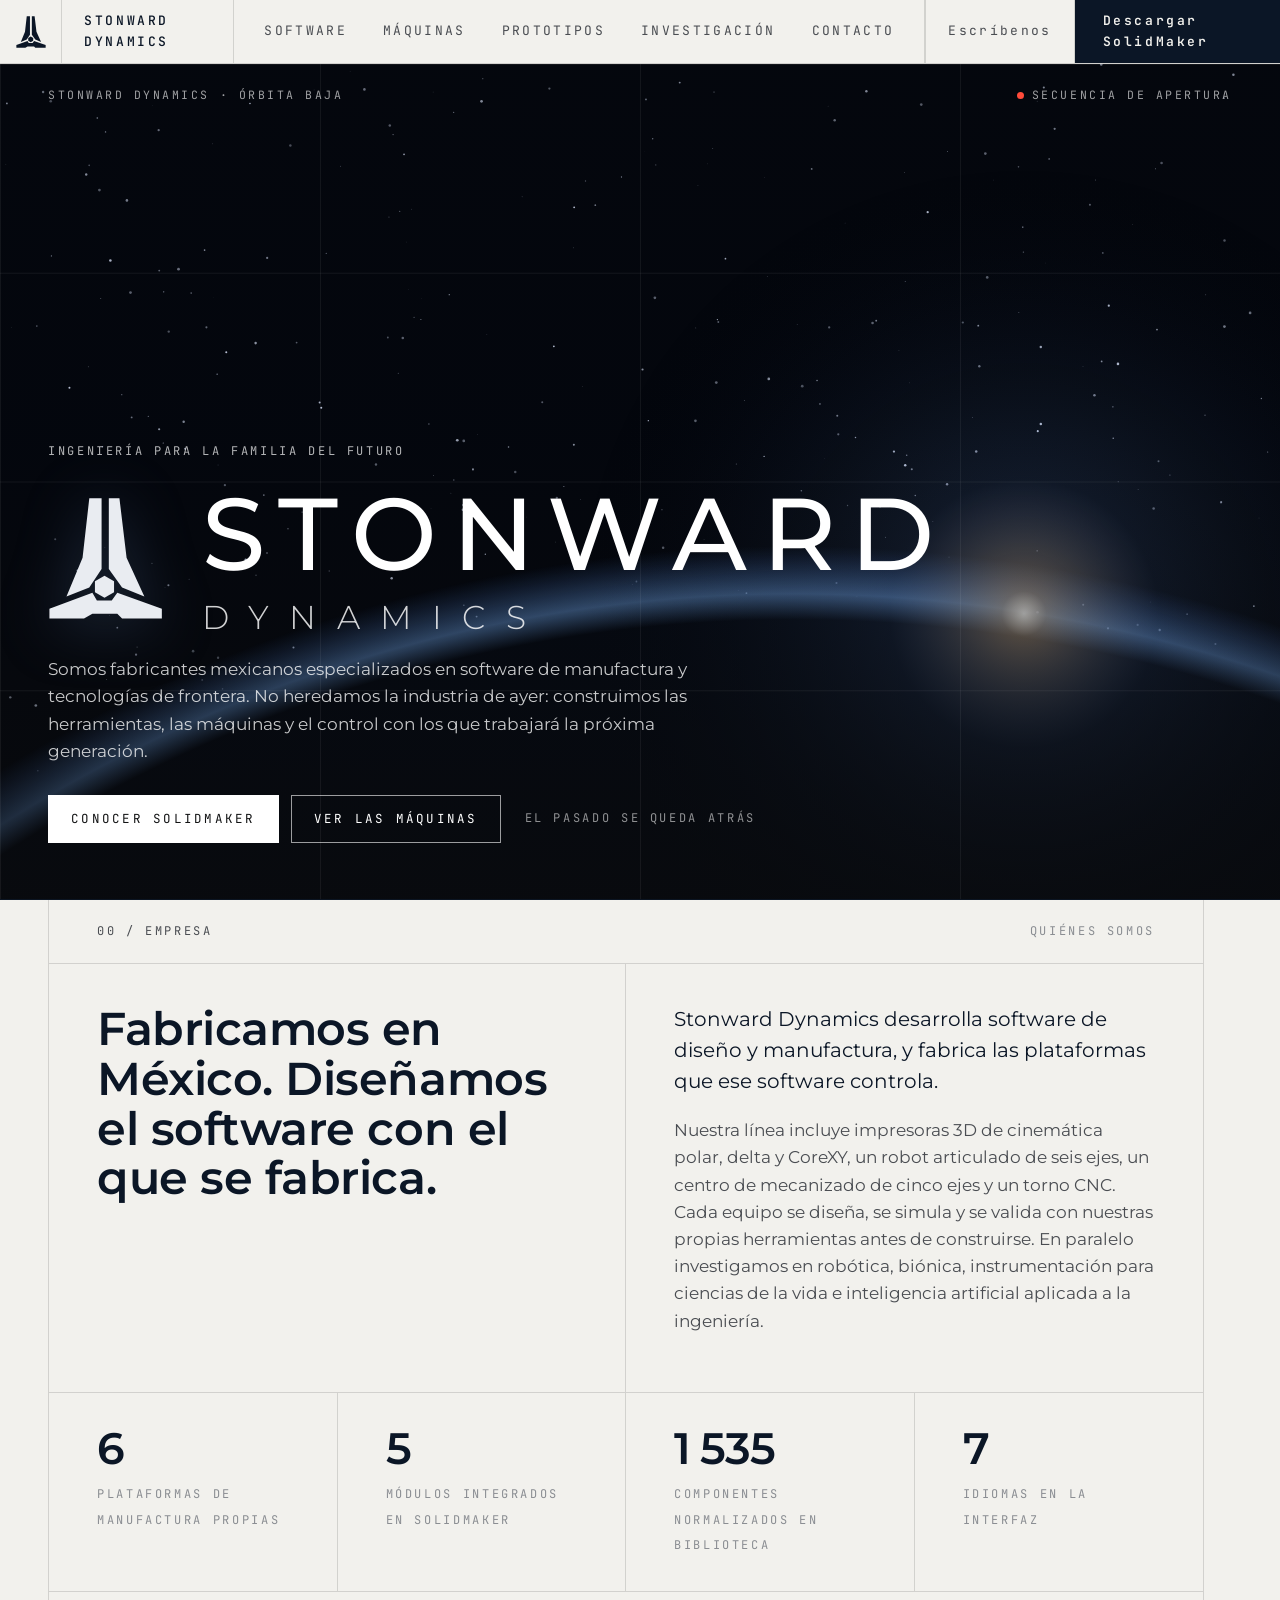
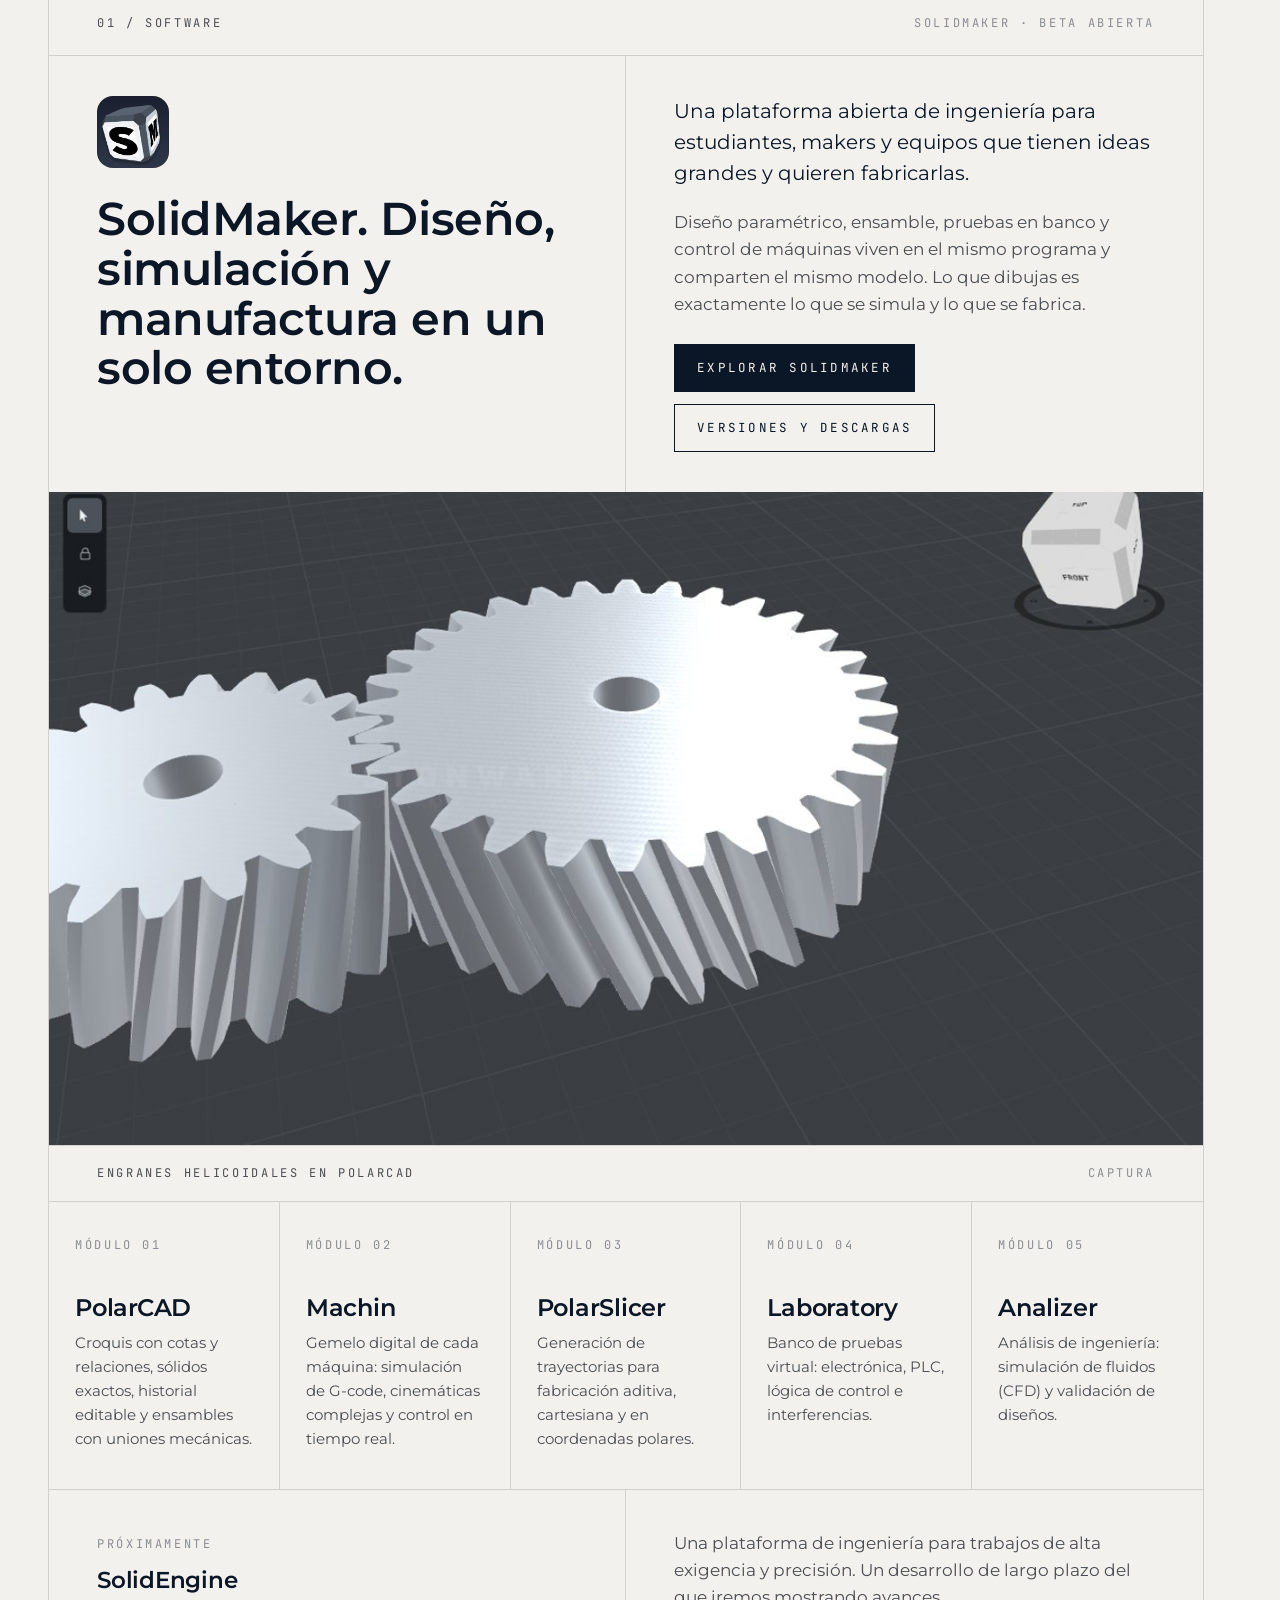
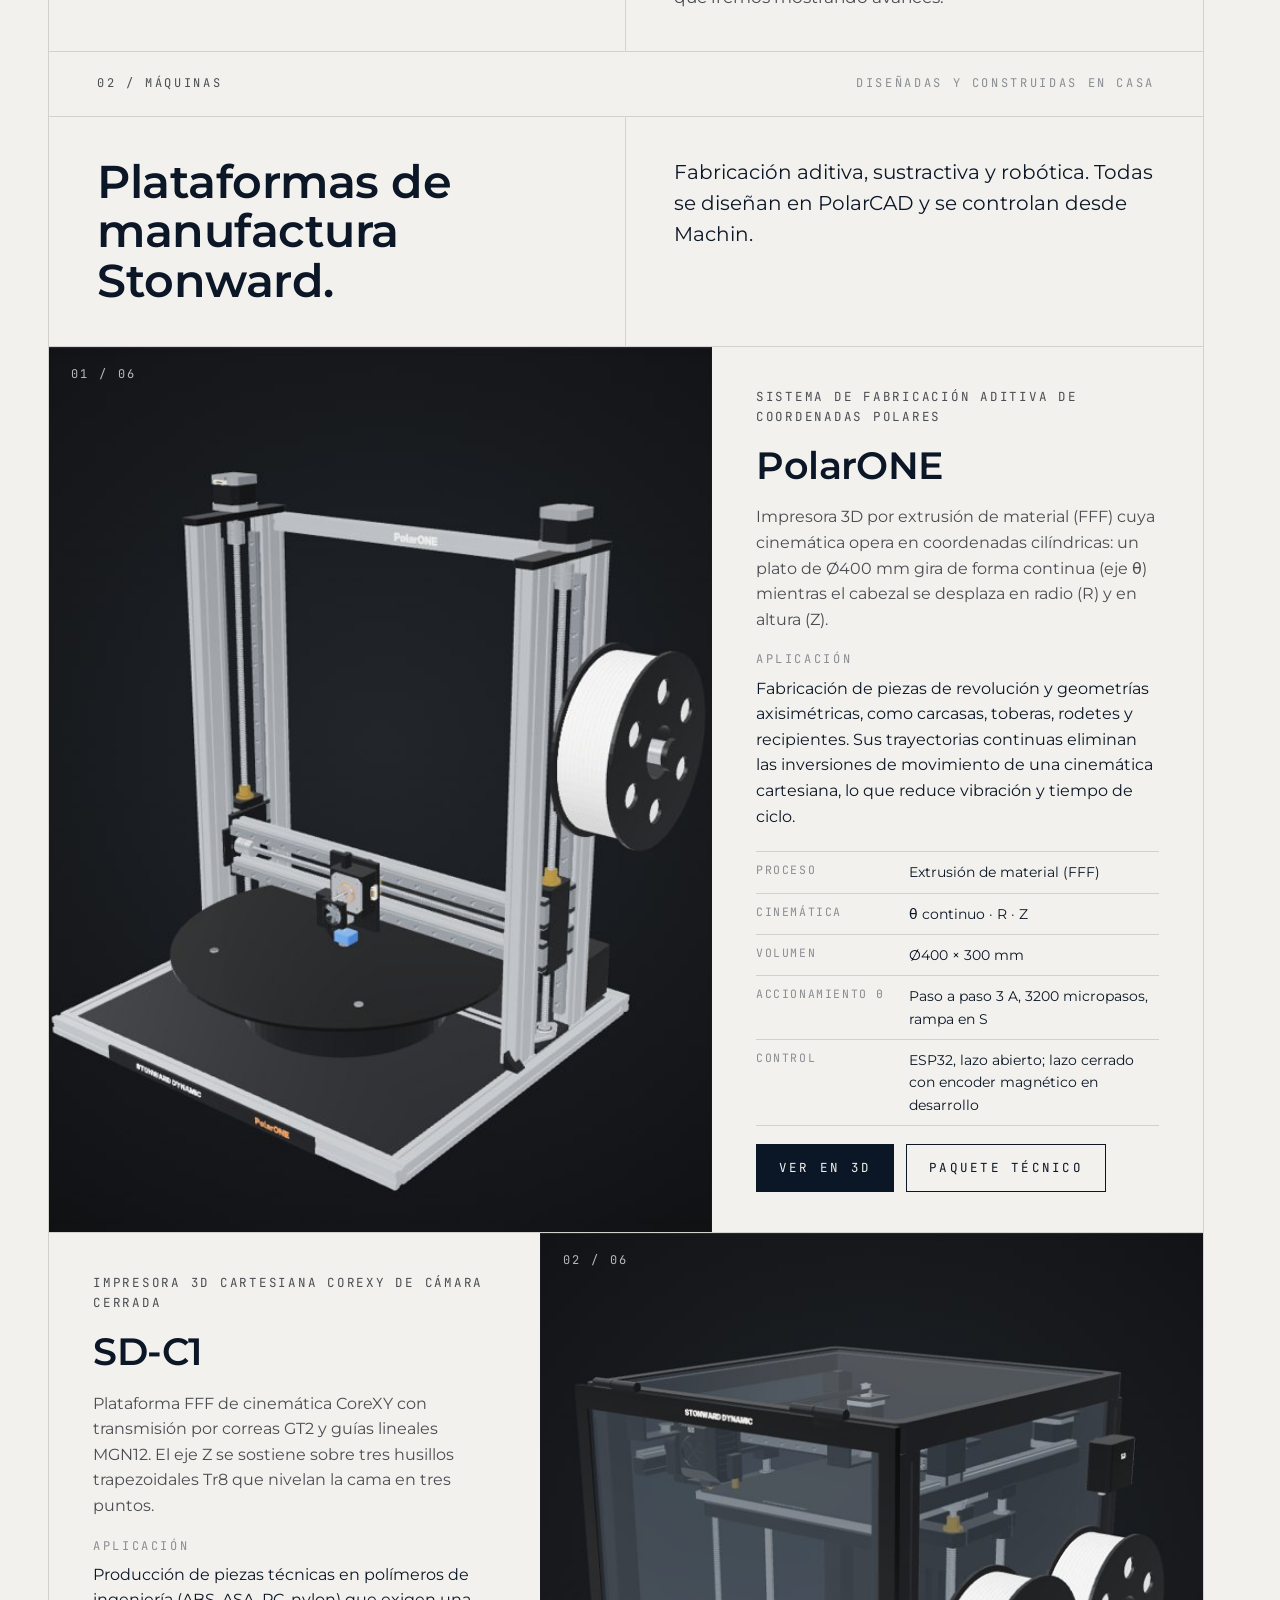
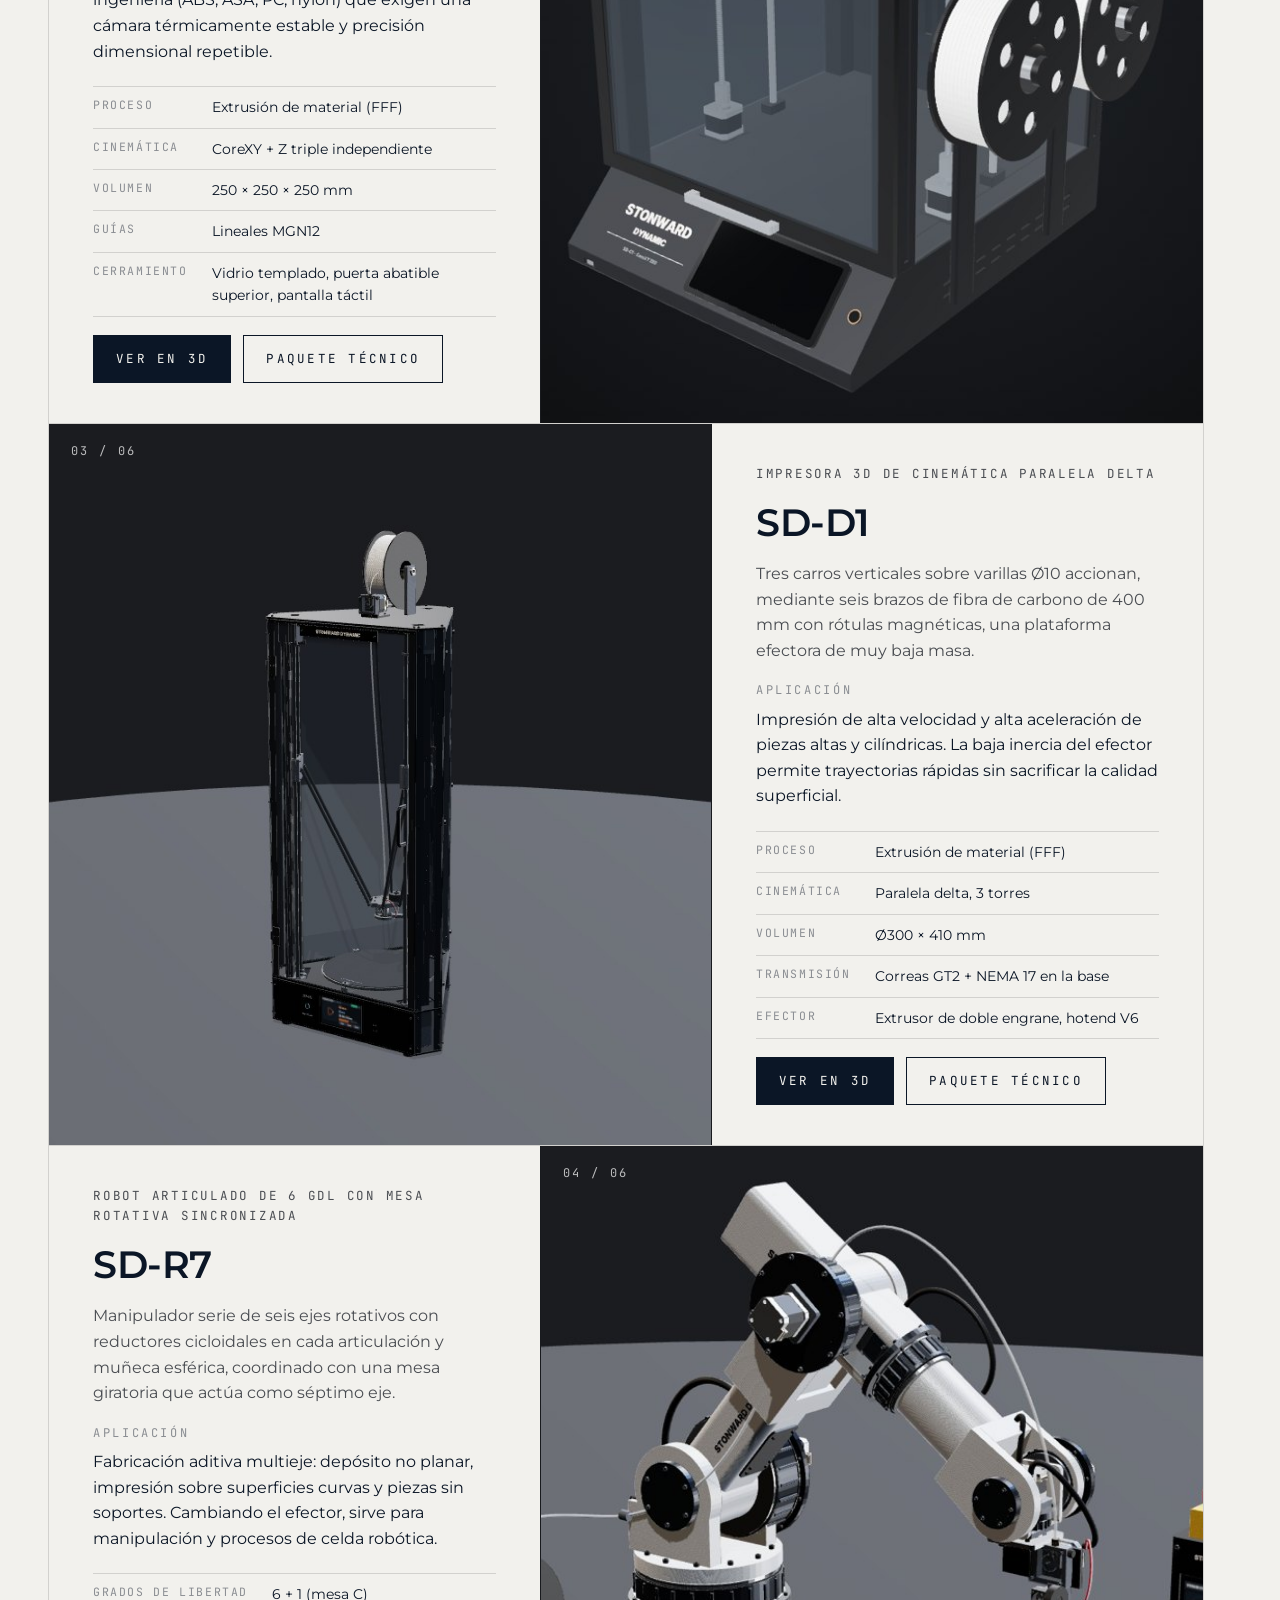
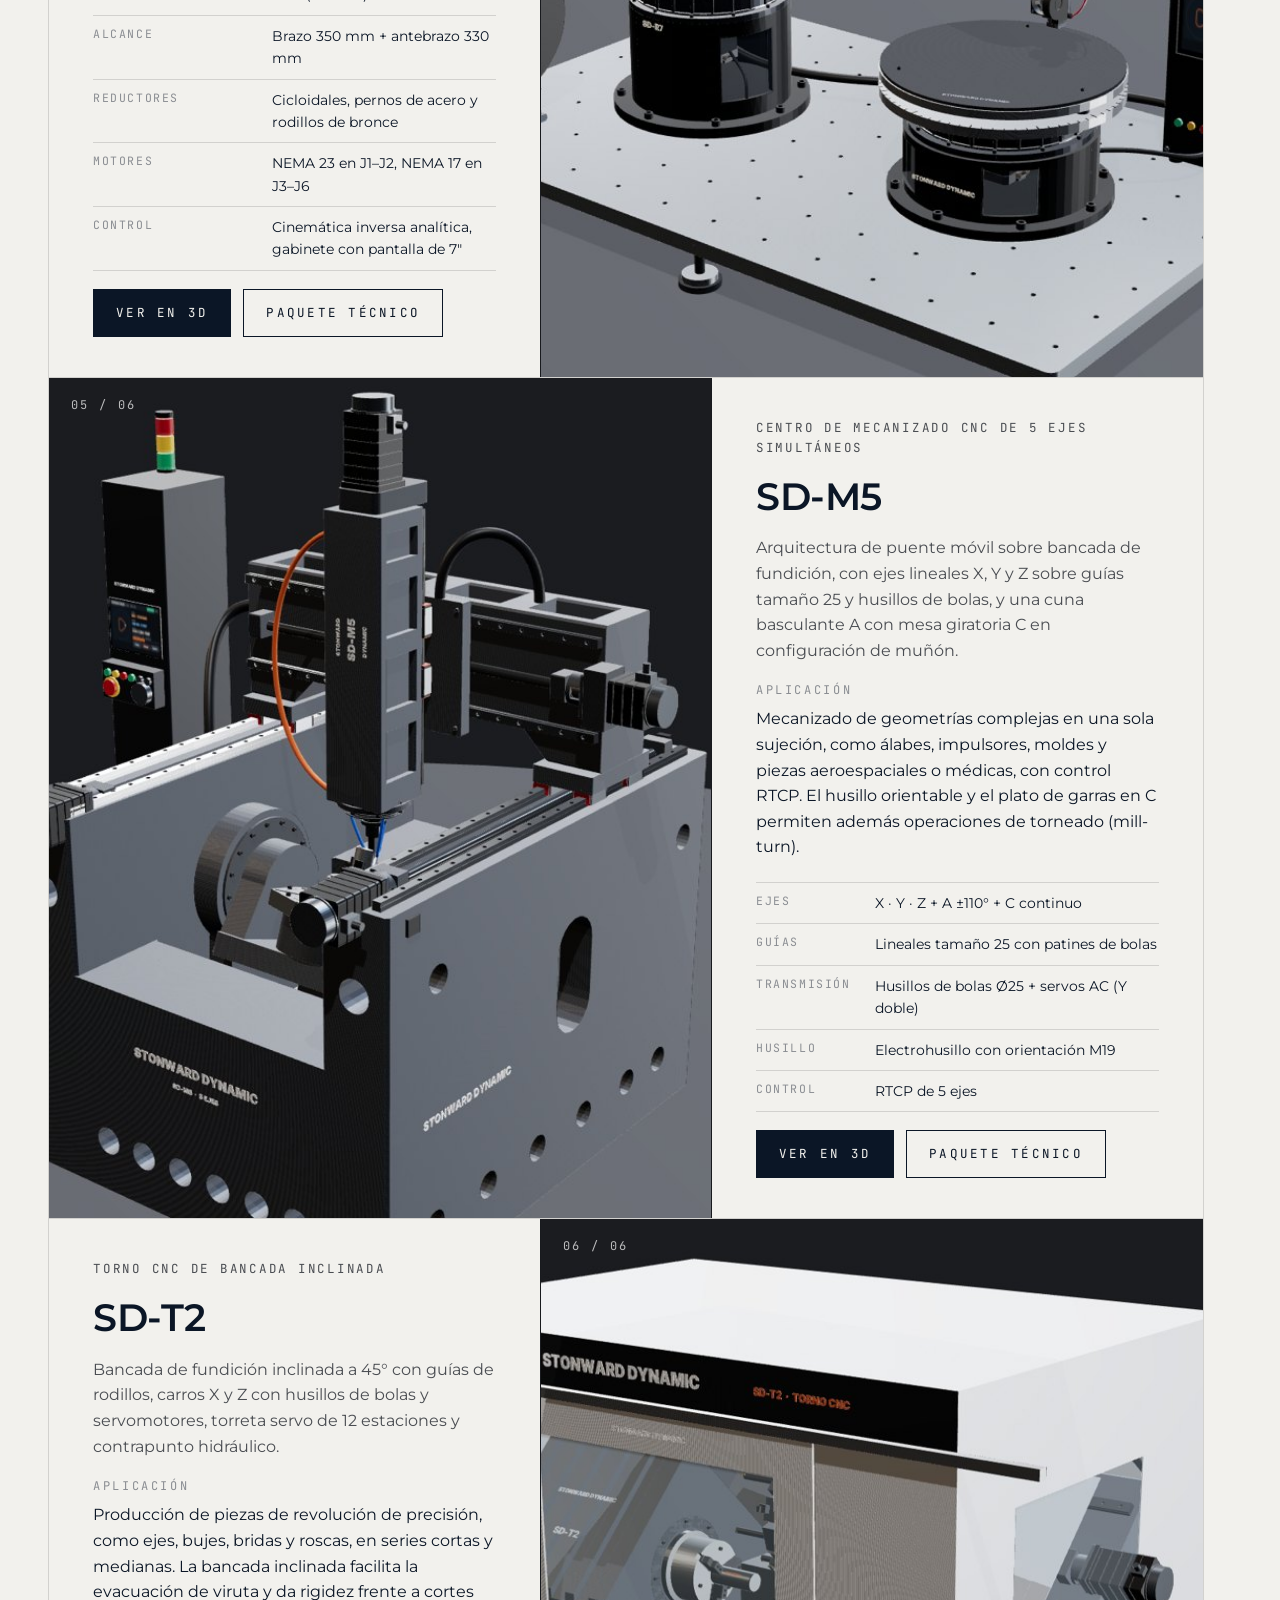
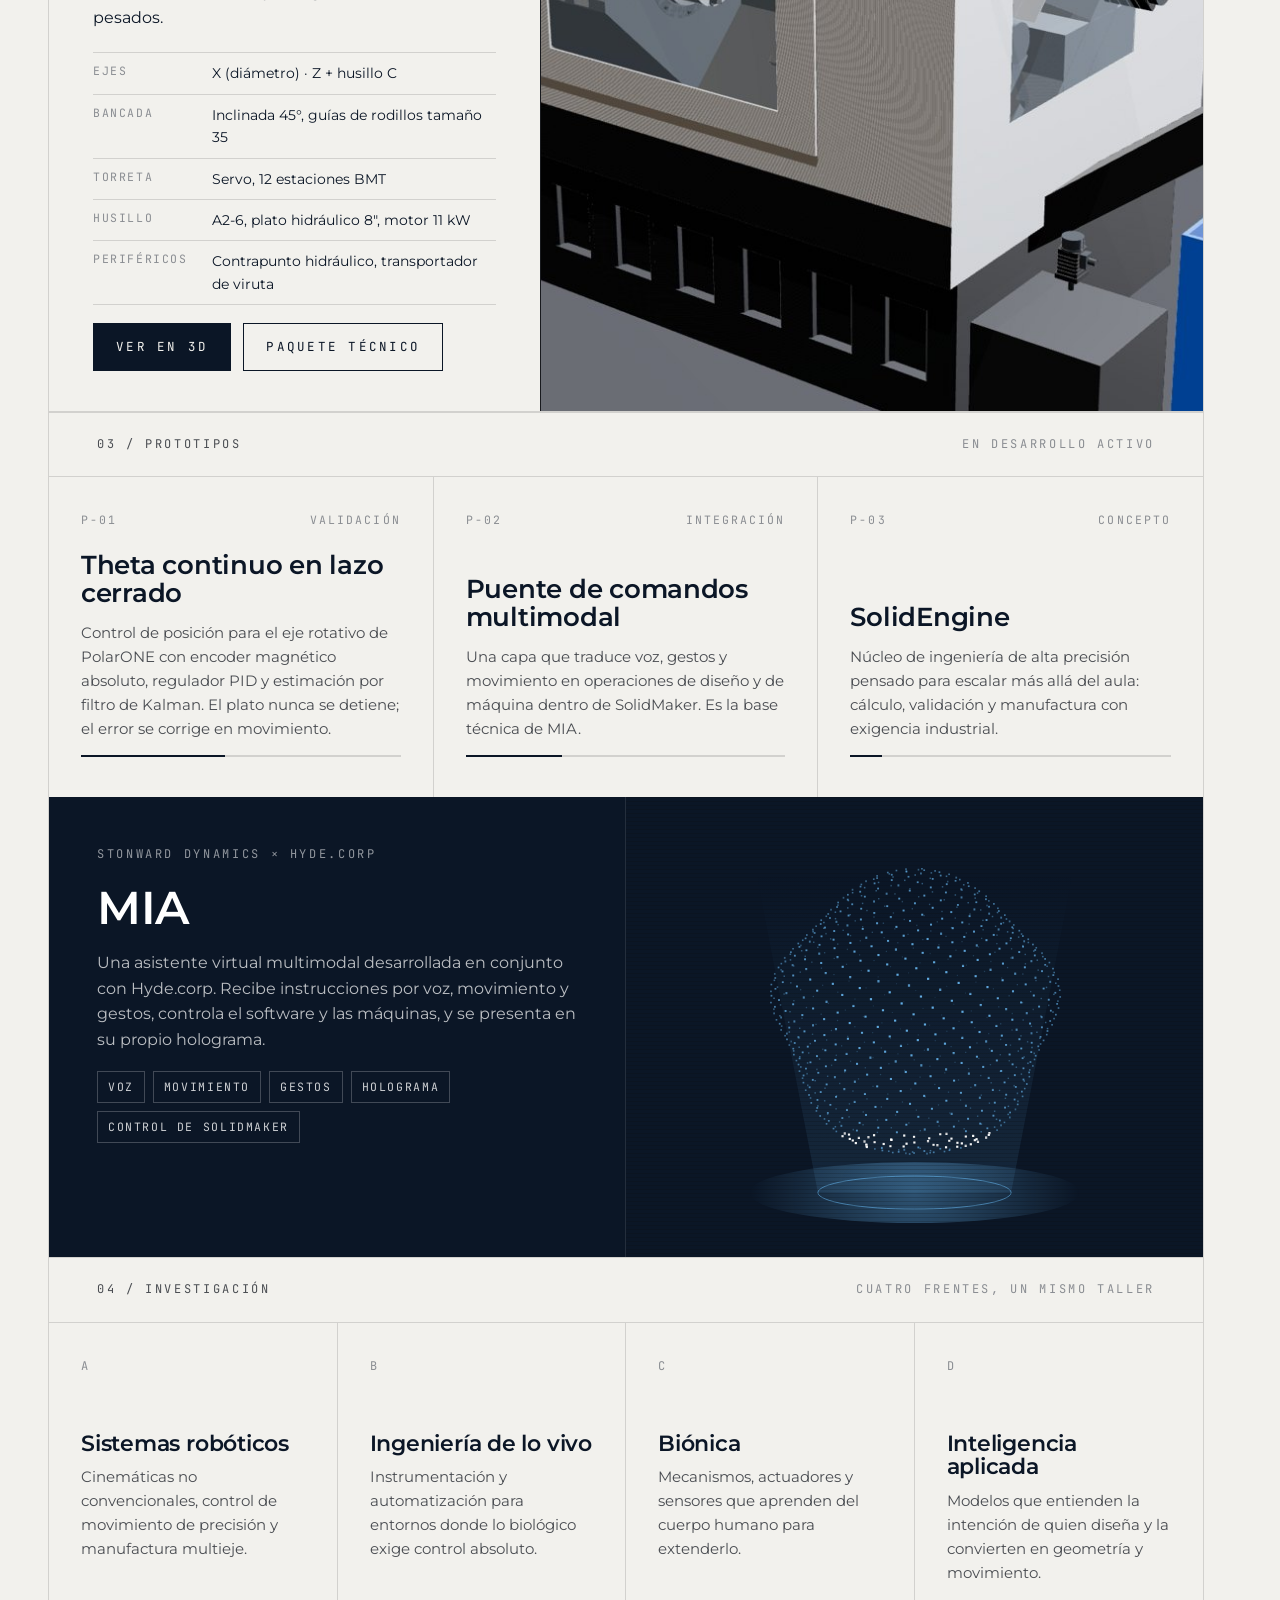
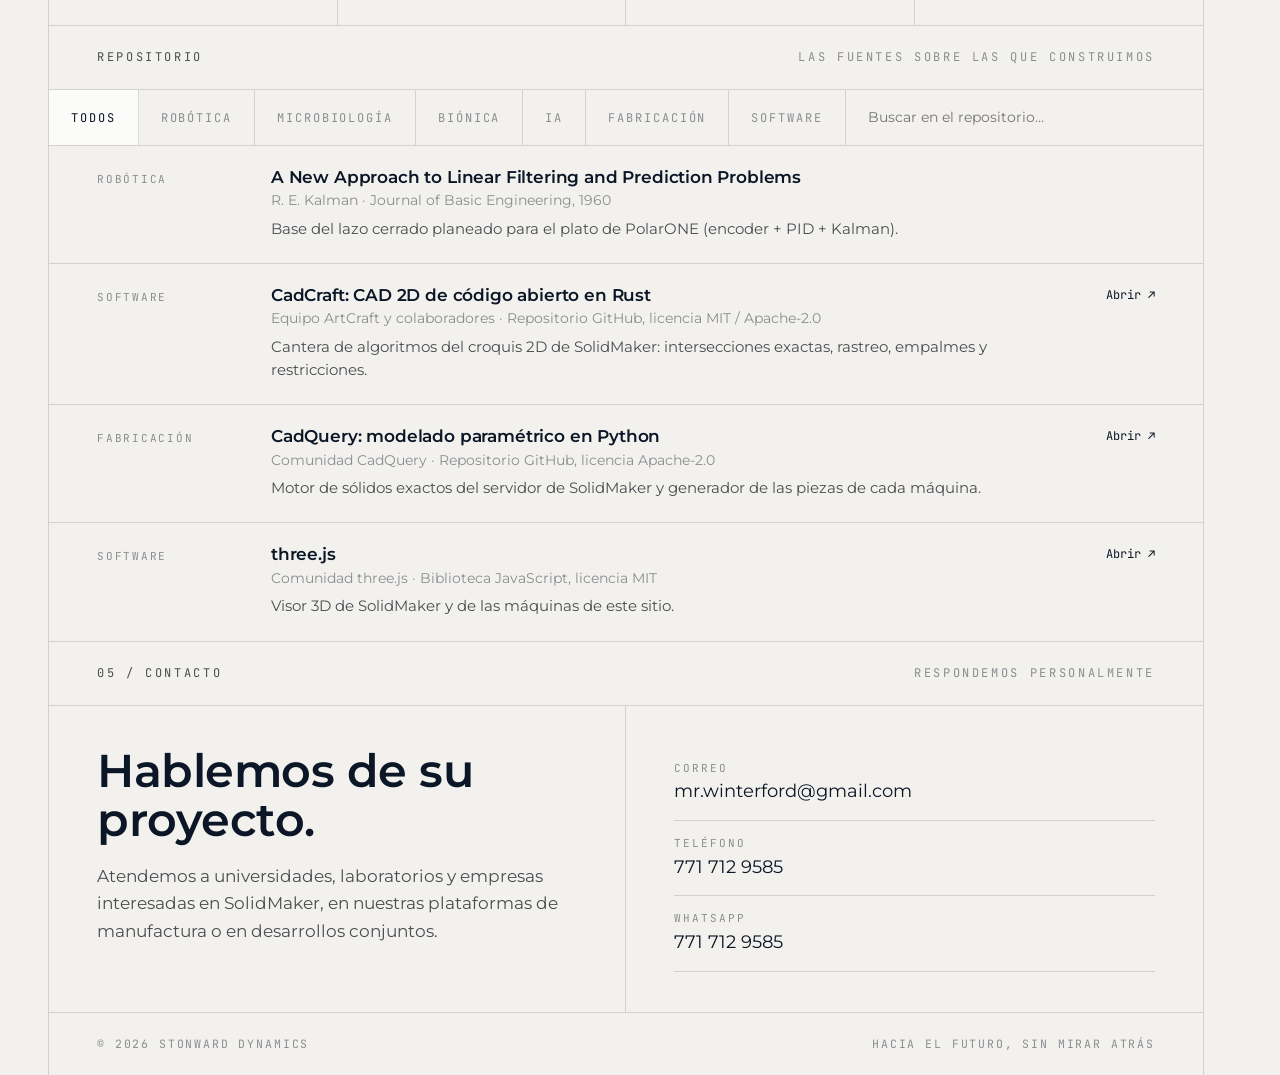
==== commit e7d08c17: "Portada: video de YouTube de fondo (0:36 a 2:07, mudo, en bucle) Co-Authored-By: Claude Opus 5.5 <no" ====
--- a/index.html
+++ b/index.html
@@ -43,6 +43,7 @@
   <video id="video-apertura" autoplay muted loop playsinline preload="auto" poster="">
     <source src="video/stonward-apertura.mp4" type="video/mp4">
   </video>
+  <div class="yt-fondo" id="yt-apertura" data-video="74etMeJ0-x4" data-inicio="36" data-fin="127"></div>
   <div class="velo"></div>
   <div class="rejilla-fina"></div>
   <div class="esquina izq">Stonward Dynamics · Órbita baja</div>
--- a/css/claro.css
+++ b/css/claro.css
@@ -78,6 +78,9 @@
 .portada { position: relative; margin-top: var(--nav); width: 100%; height: calc(100vh - var(--nav)); min-height: 560px; overflow: hidden; background: var(--oscuro); color: #fff; border-bottom: 1px solid var(--linea); }
 .portada video, .portada .respaldo { position: absolute; inset: 0; width: 100%; height: 100%; object-fit: cover; }
 .portada .respaldo { background: #03060d; }
+.yt-fondo { position: absolute; inset: 0; overflow: hidden; pointer-events: none; opacity: 0; transition: opacity 1.4s; }
+.yt-fondo.vivo { opacity: 1; }
+.yt-fondo iframe { position: absolute; top: 50%; left: 50%; width: max(100%, 177.78vh); height: max(100%, 56.25vw); transform: translate(-50%, -50%); border: 0; }
 .portada canvas { position: absolute; inset: 0; width: 100%; height: 100%; }
 .portada .velo { position: absolute; inset: 0; background: linear-gradient(180deg, rgba(10,11,13,.15) 0%, rgba(10,11,13,.05) 45%, rgba(10,11,13,.75) 100%); }
 .portada .rejilla-fina { position: absolute; inset: 0; background-image: linear-gradient(rgba(255,255,255,.06) 1px, transparent 1px), linear-gradient(90deg, rgba(255,255,255,.06) 1px, transparent 1px); background-size: 25% 25%; pointer-events: none; }
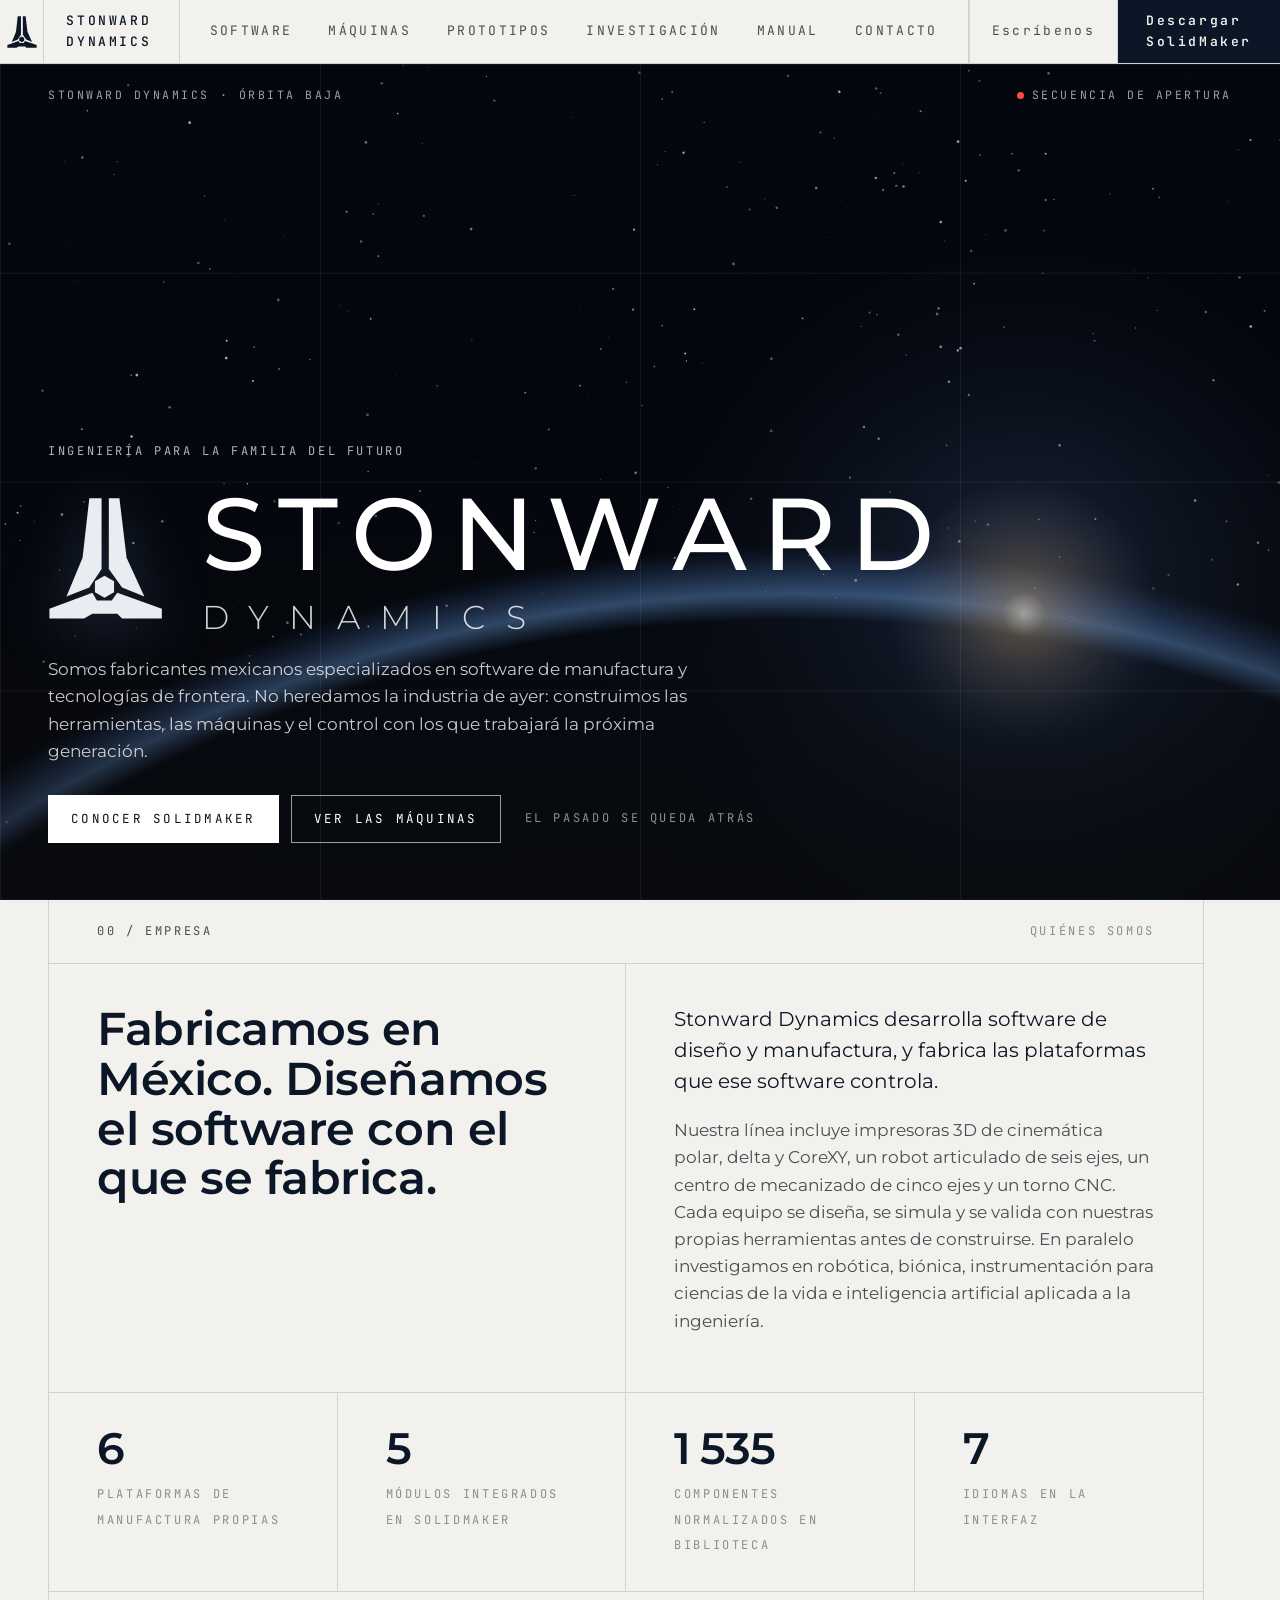
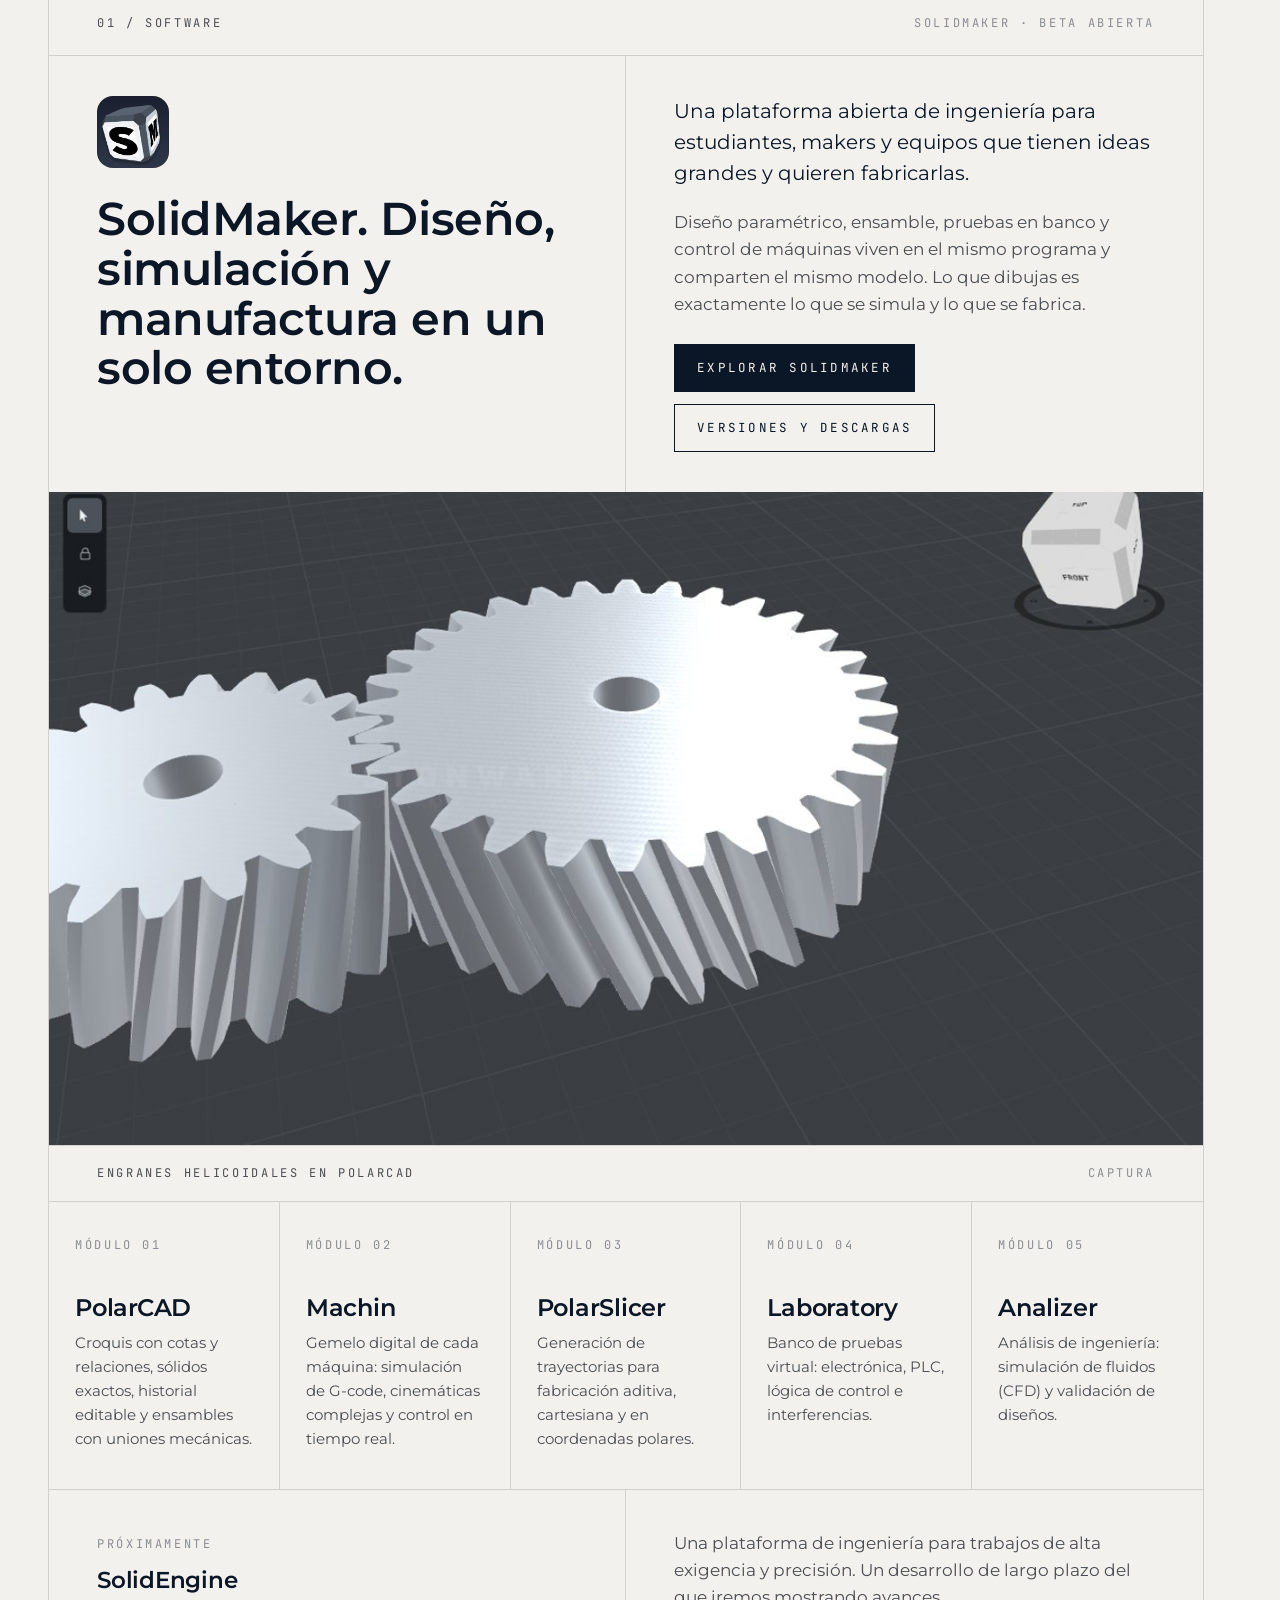
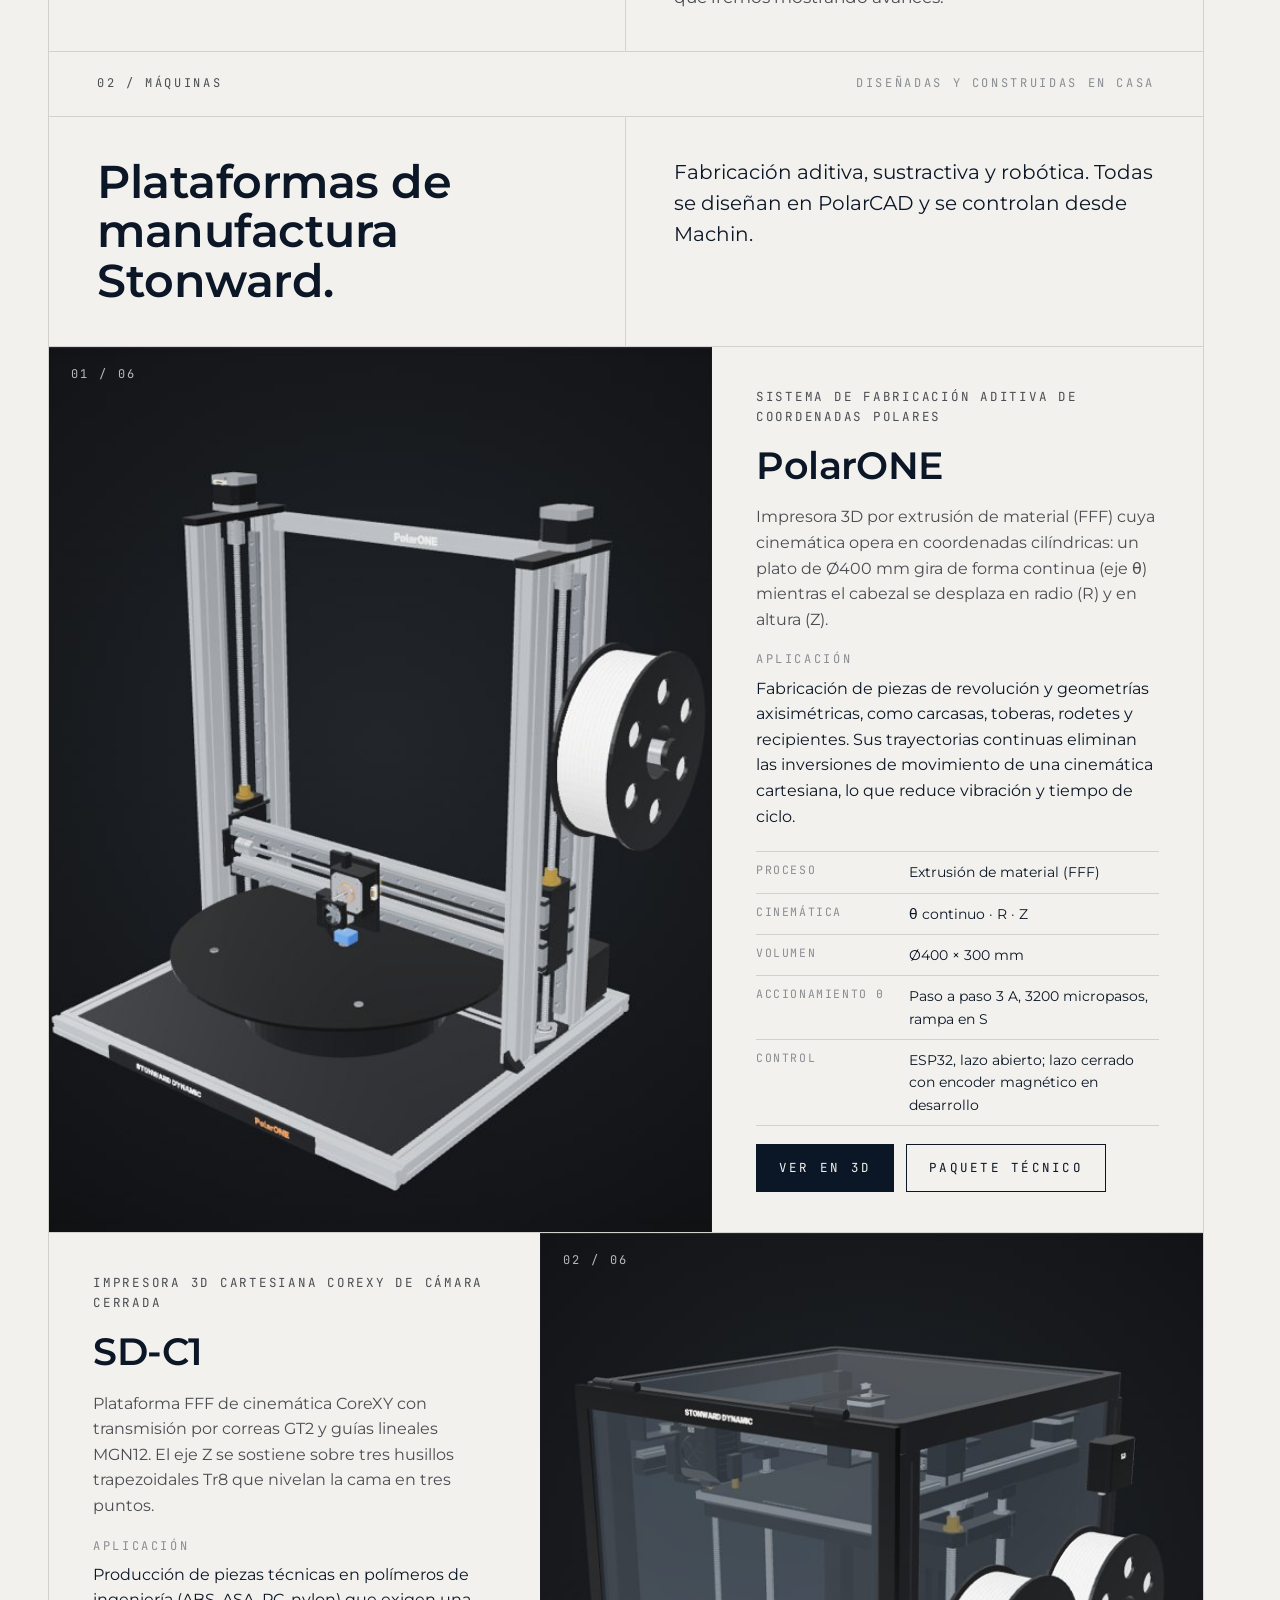
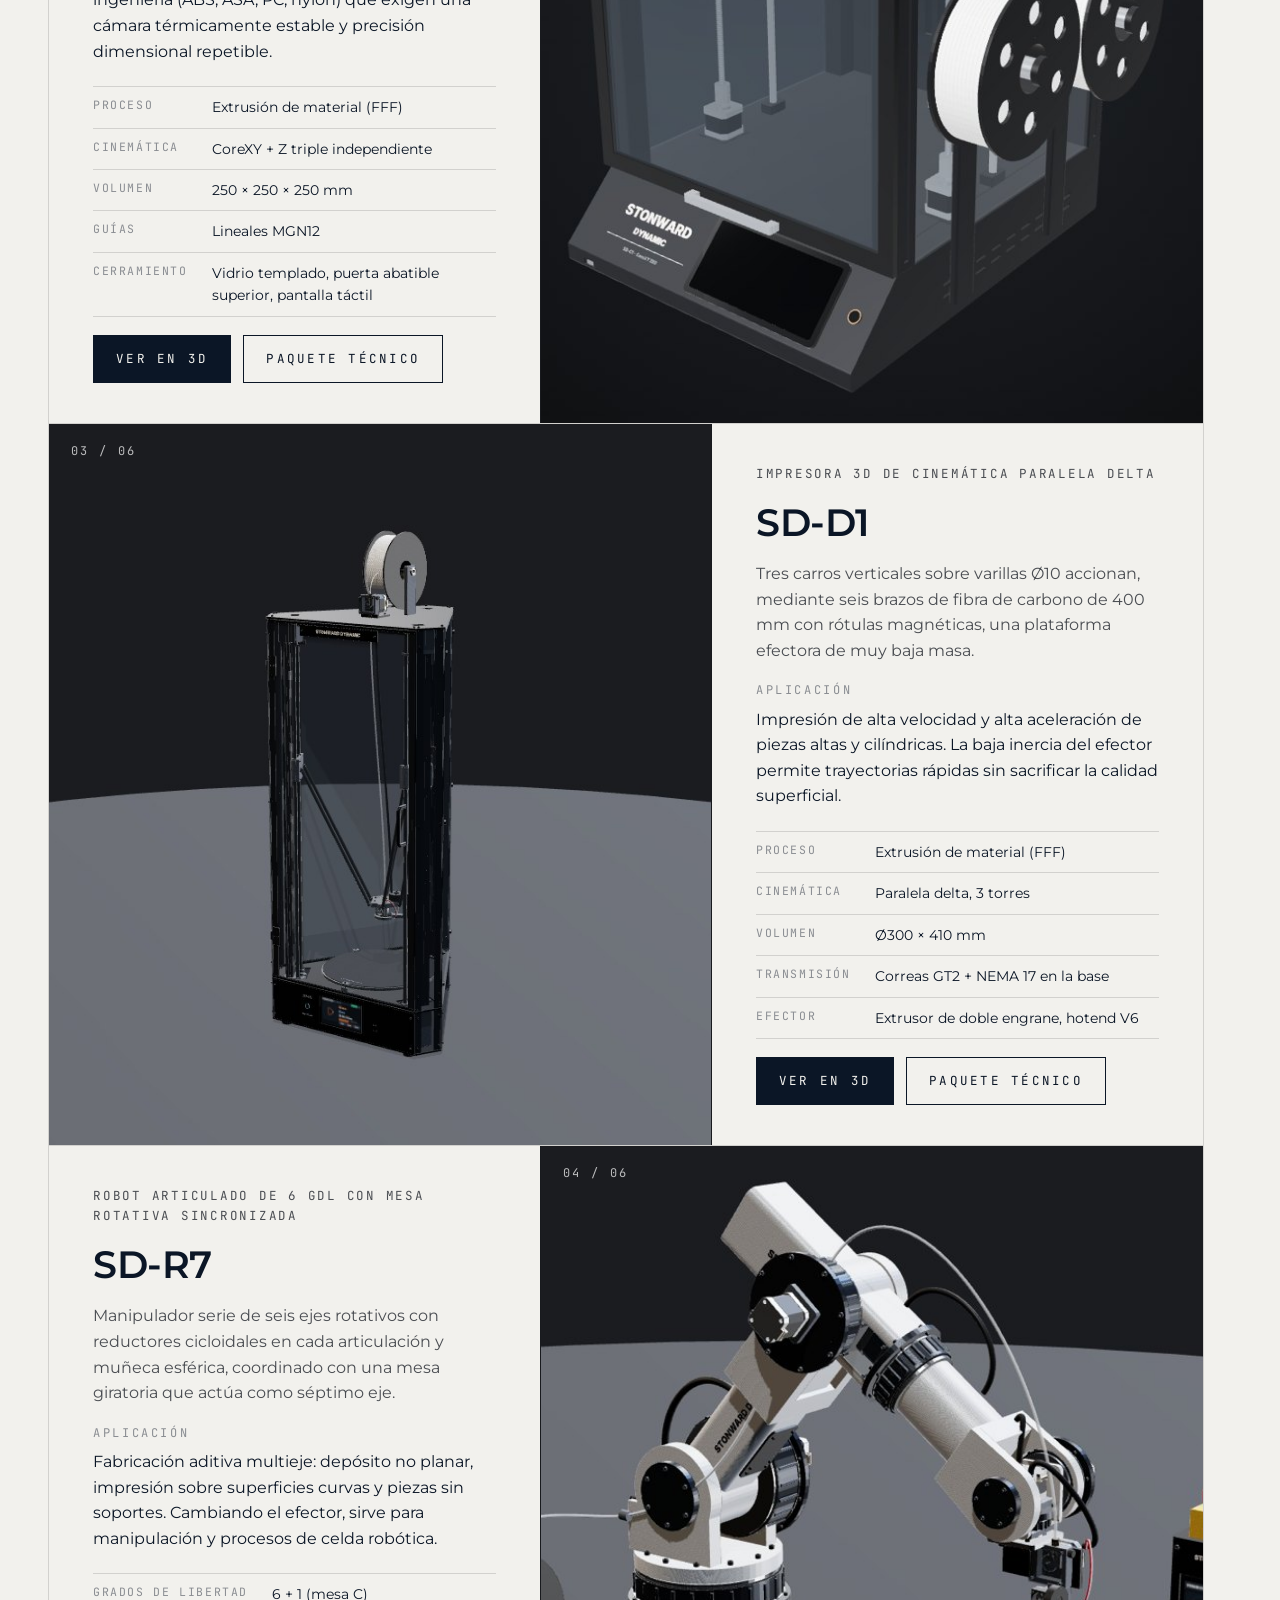
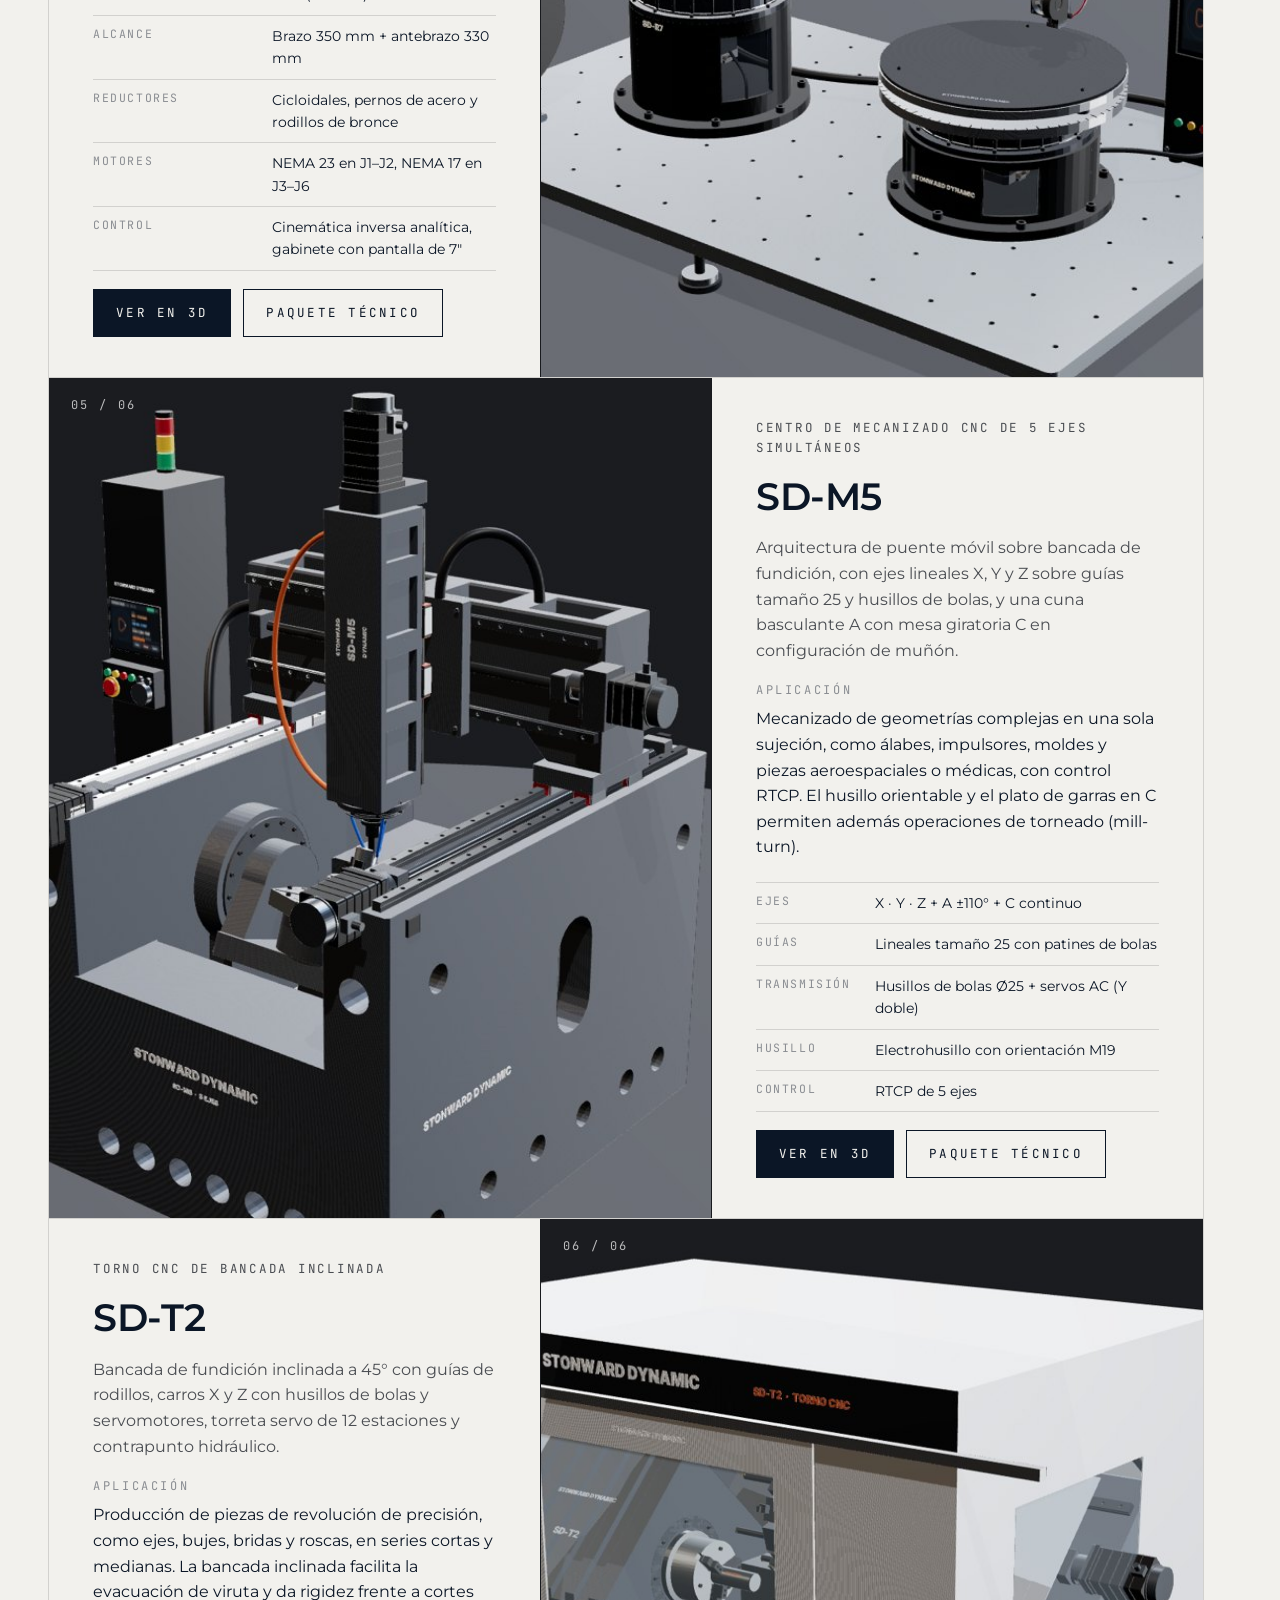
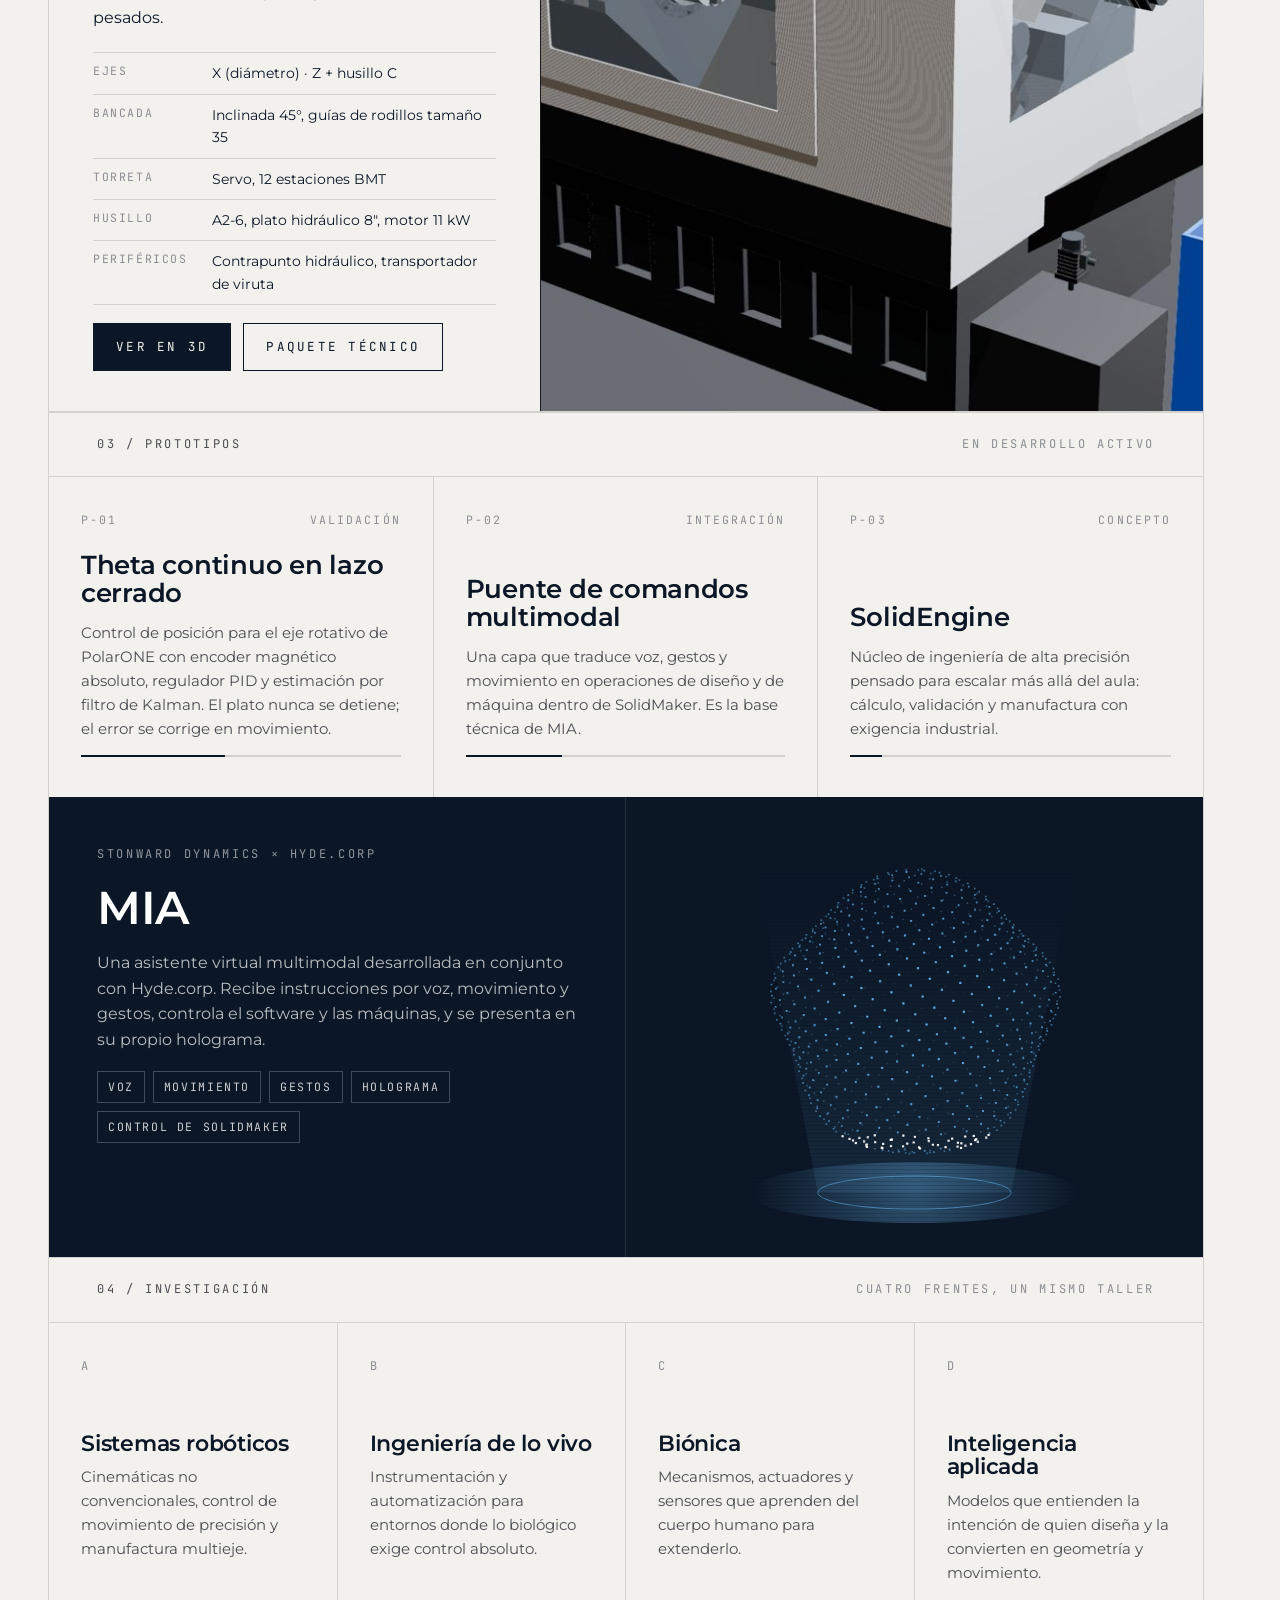
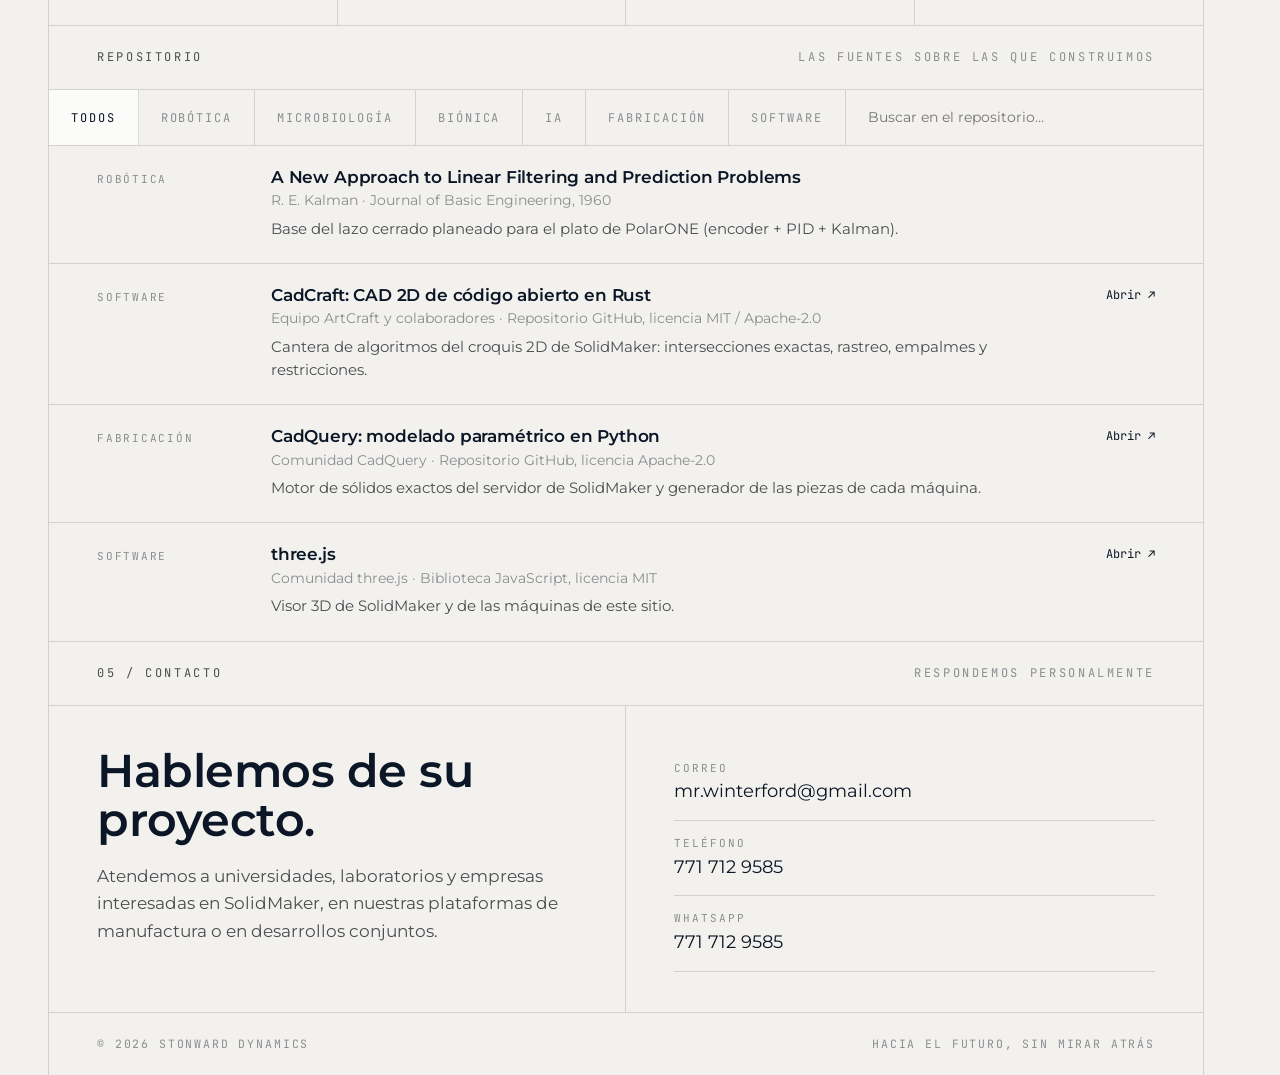
==== commit ddcbc356: "Manual de usuario: bienvenida, módulos, pantalla de PolarCAD y 98 herramientas con capturas reales C" ====
--- a/index.html
+++ b/index.html
@@ -24,6 +24,7 @@
     <a href="#maquinas">Máquinas</a>
     <a href="#prototipos">Prototipos</a>
     <a href="#investigacion">Investigación</a>
+    <a href="manual.html">Manual</a>
     <a href="#contacto">Contacto</a>
   </div>
   <span class="relleno"></span>
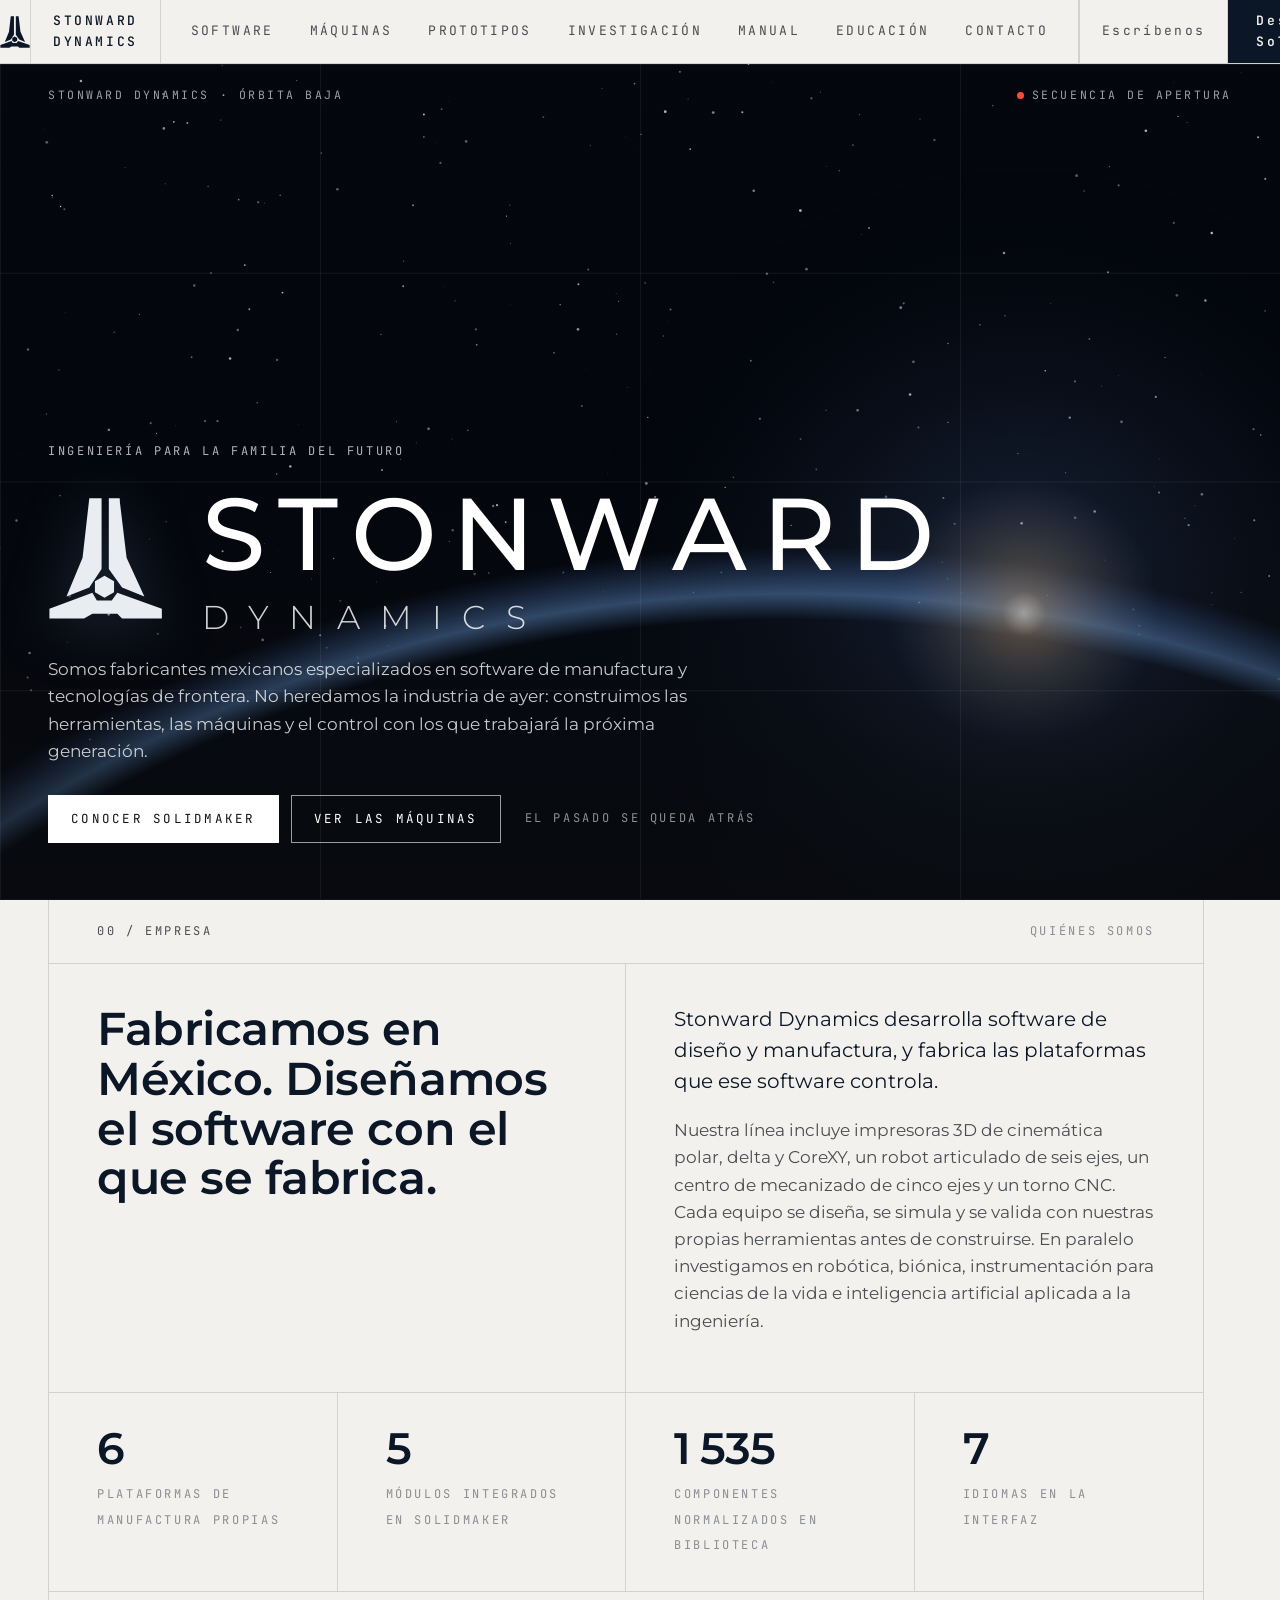
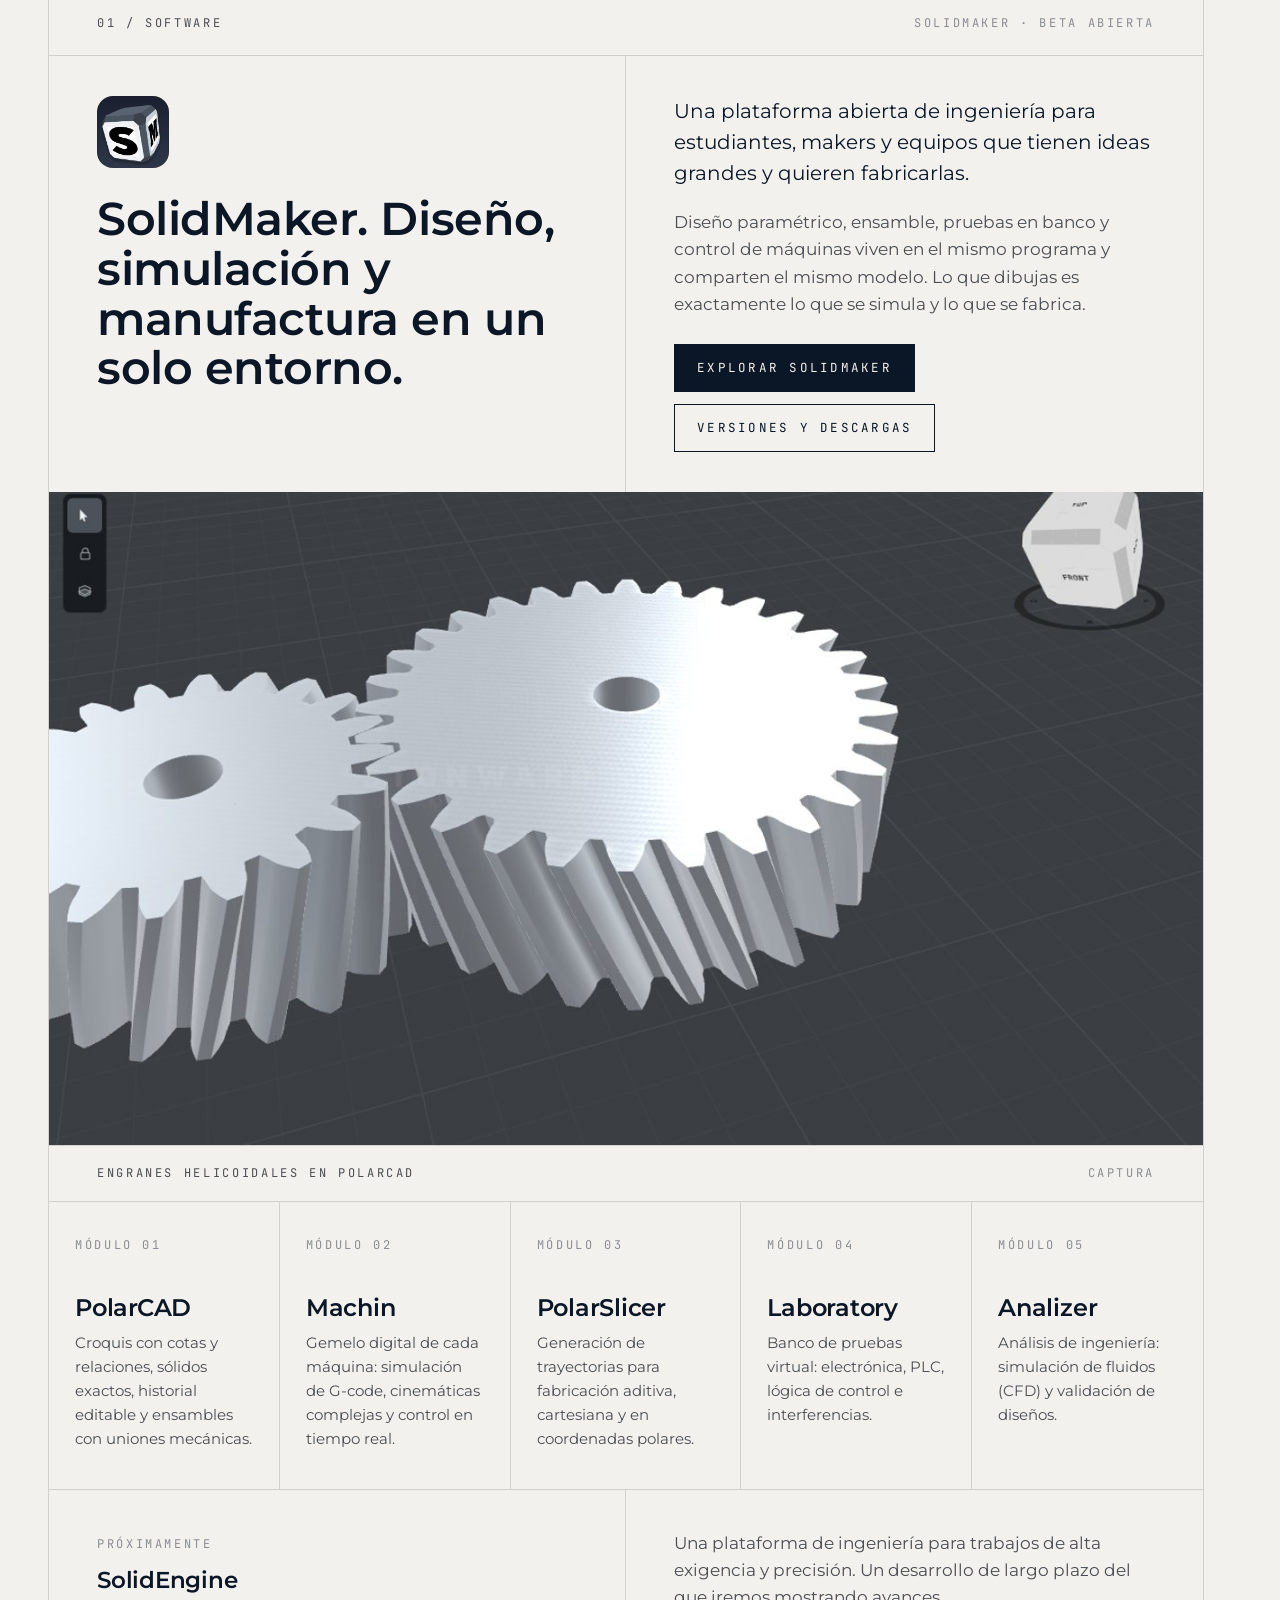
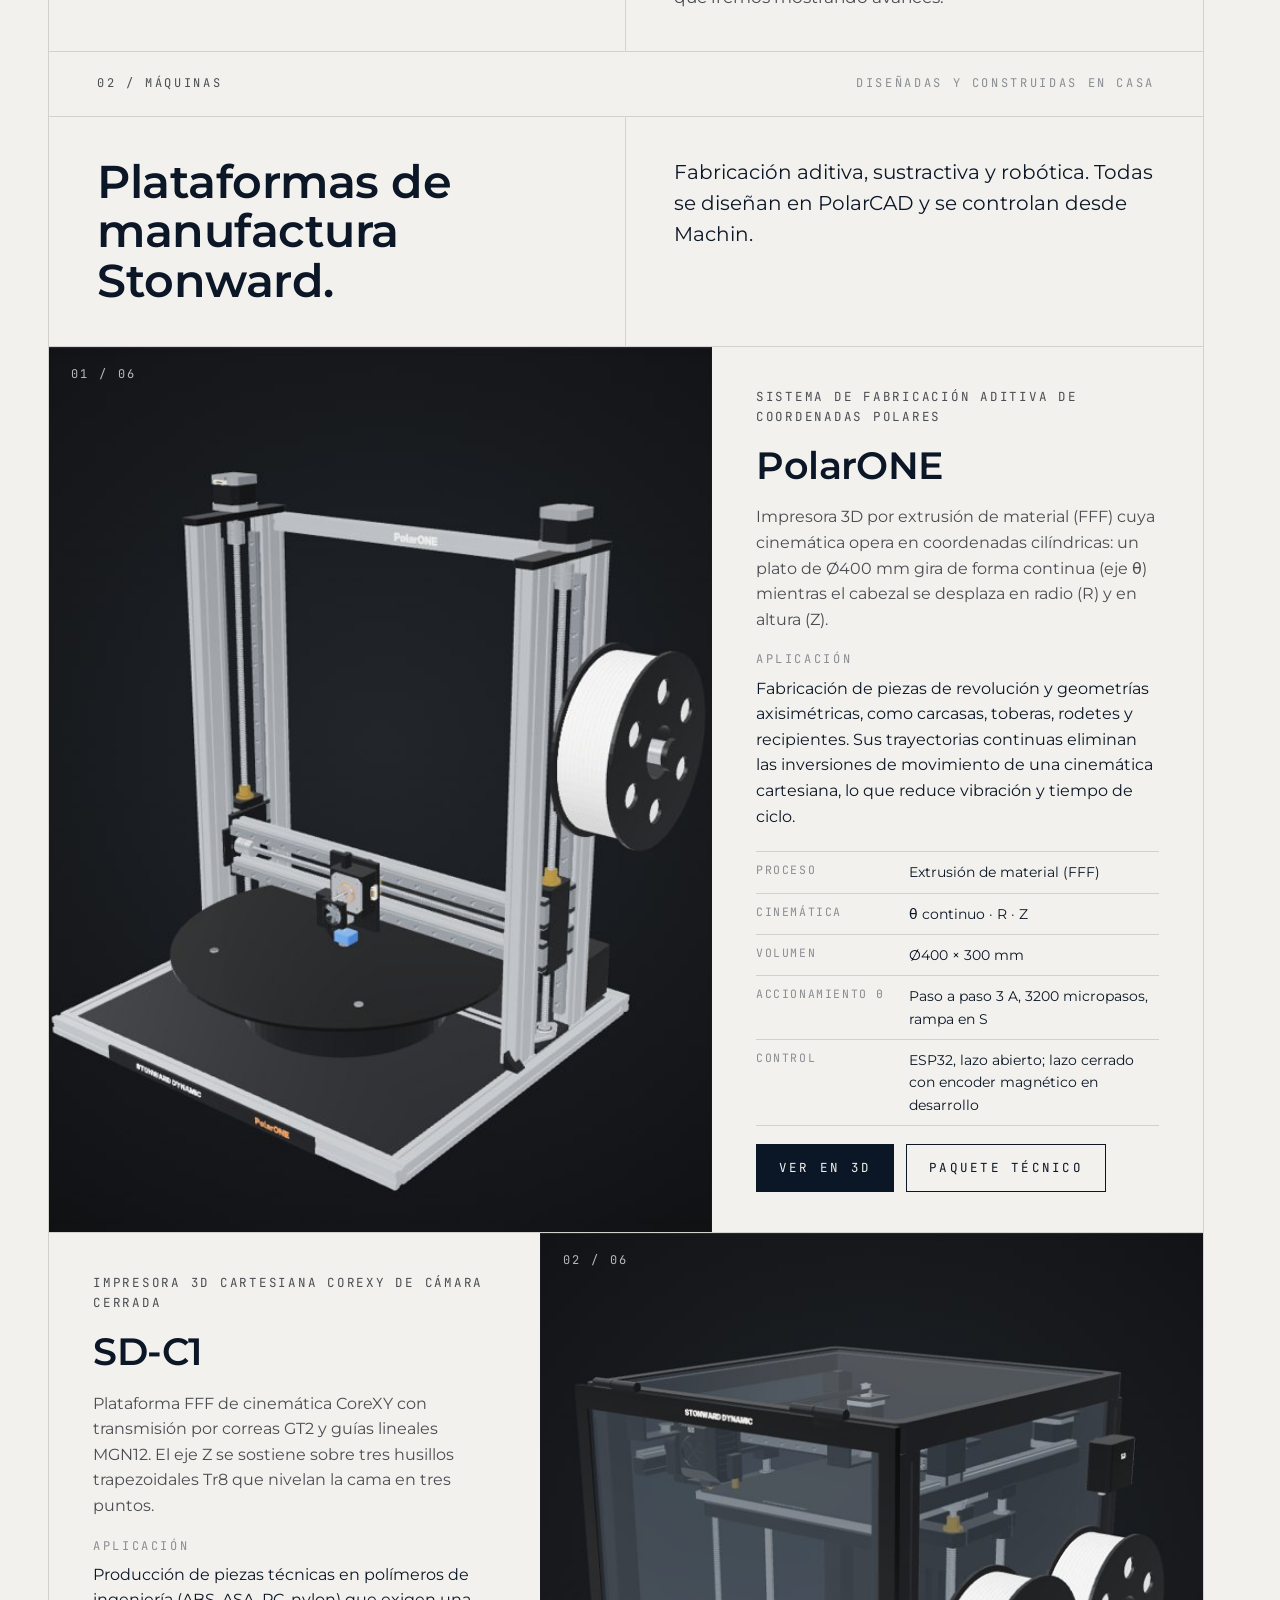
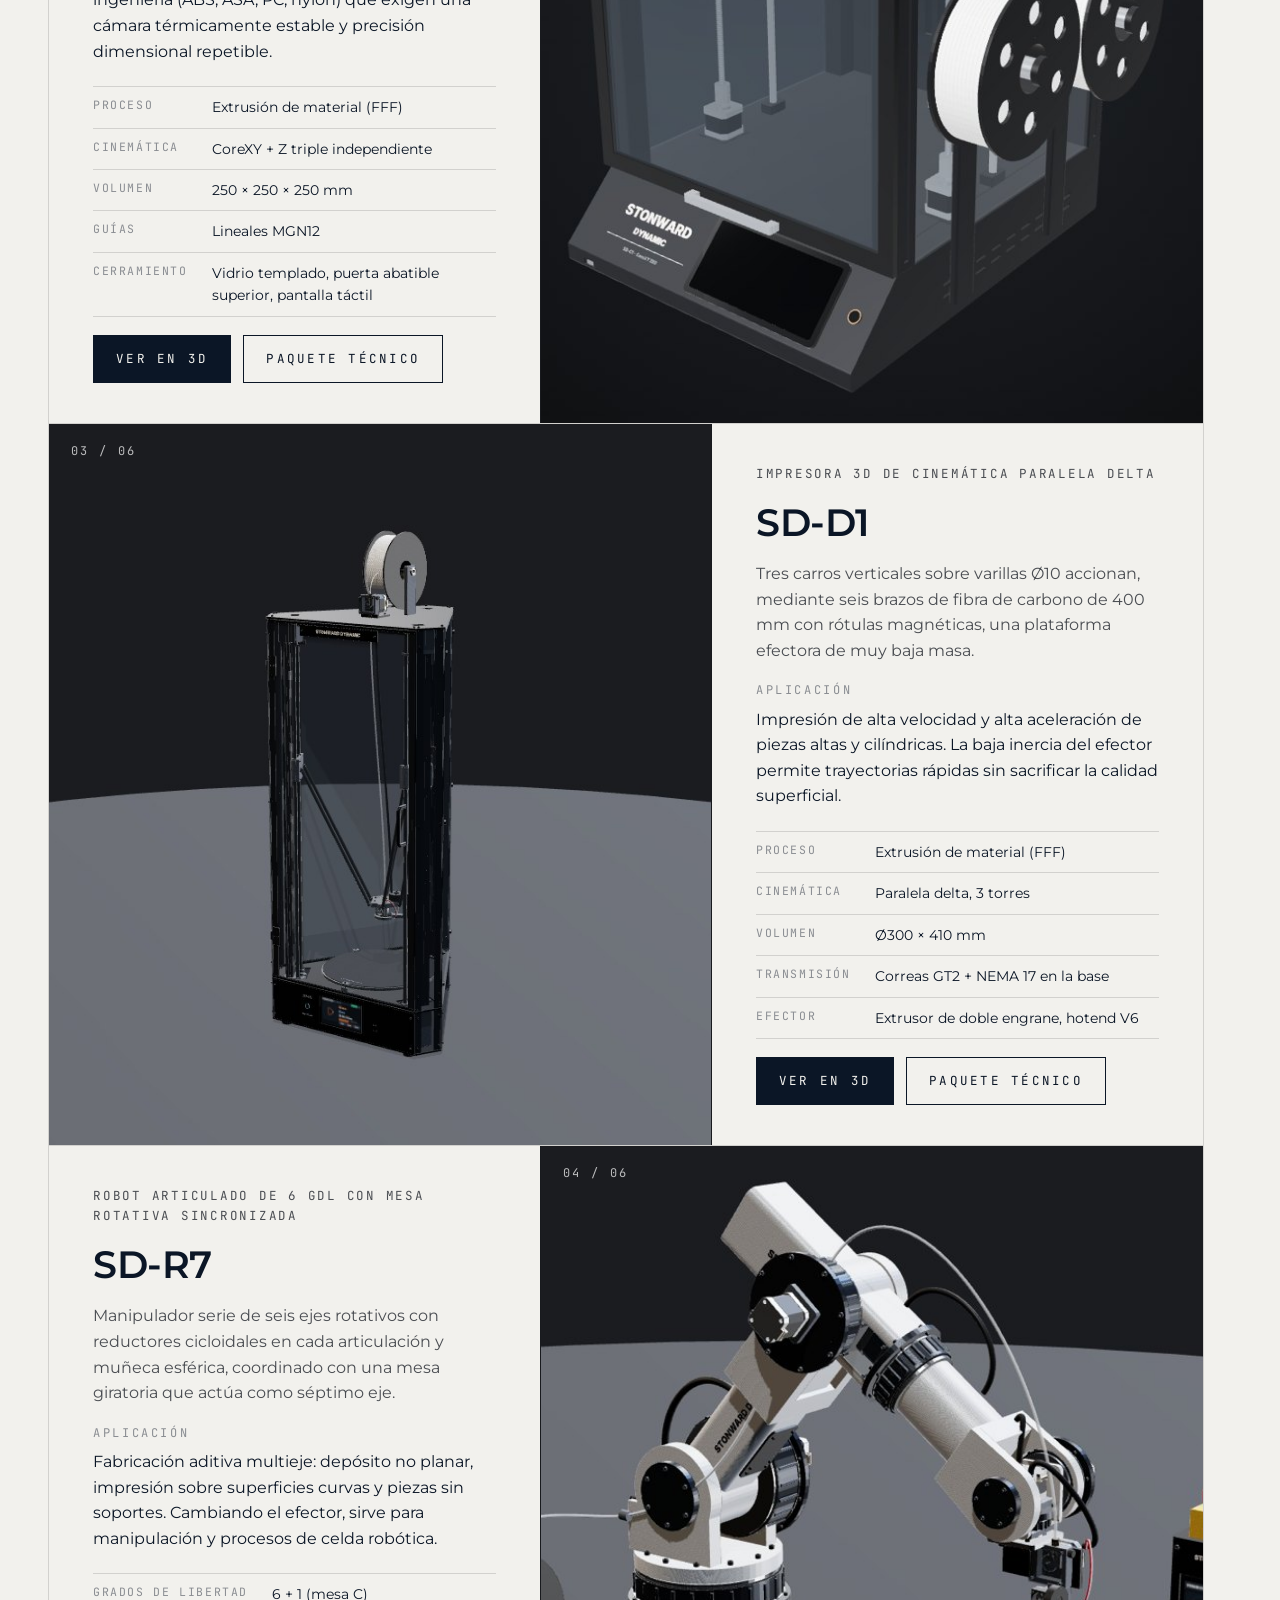
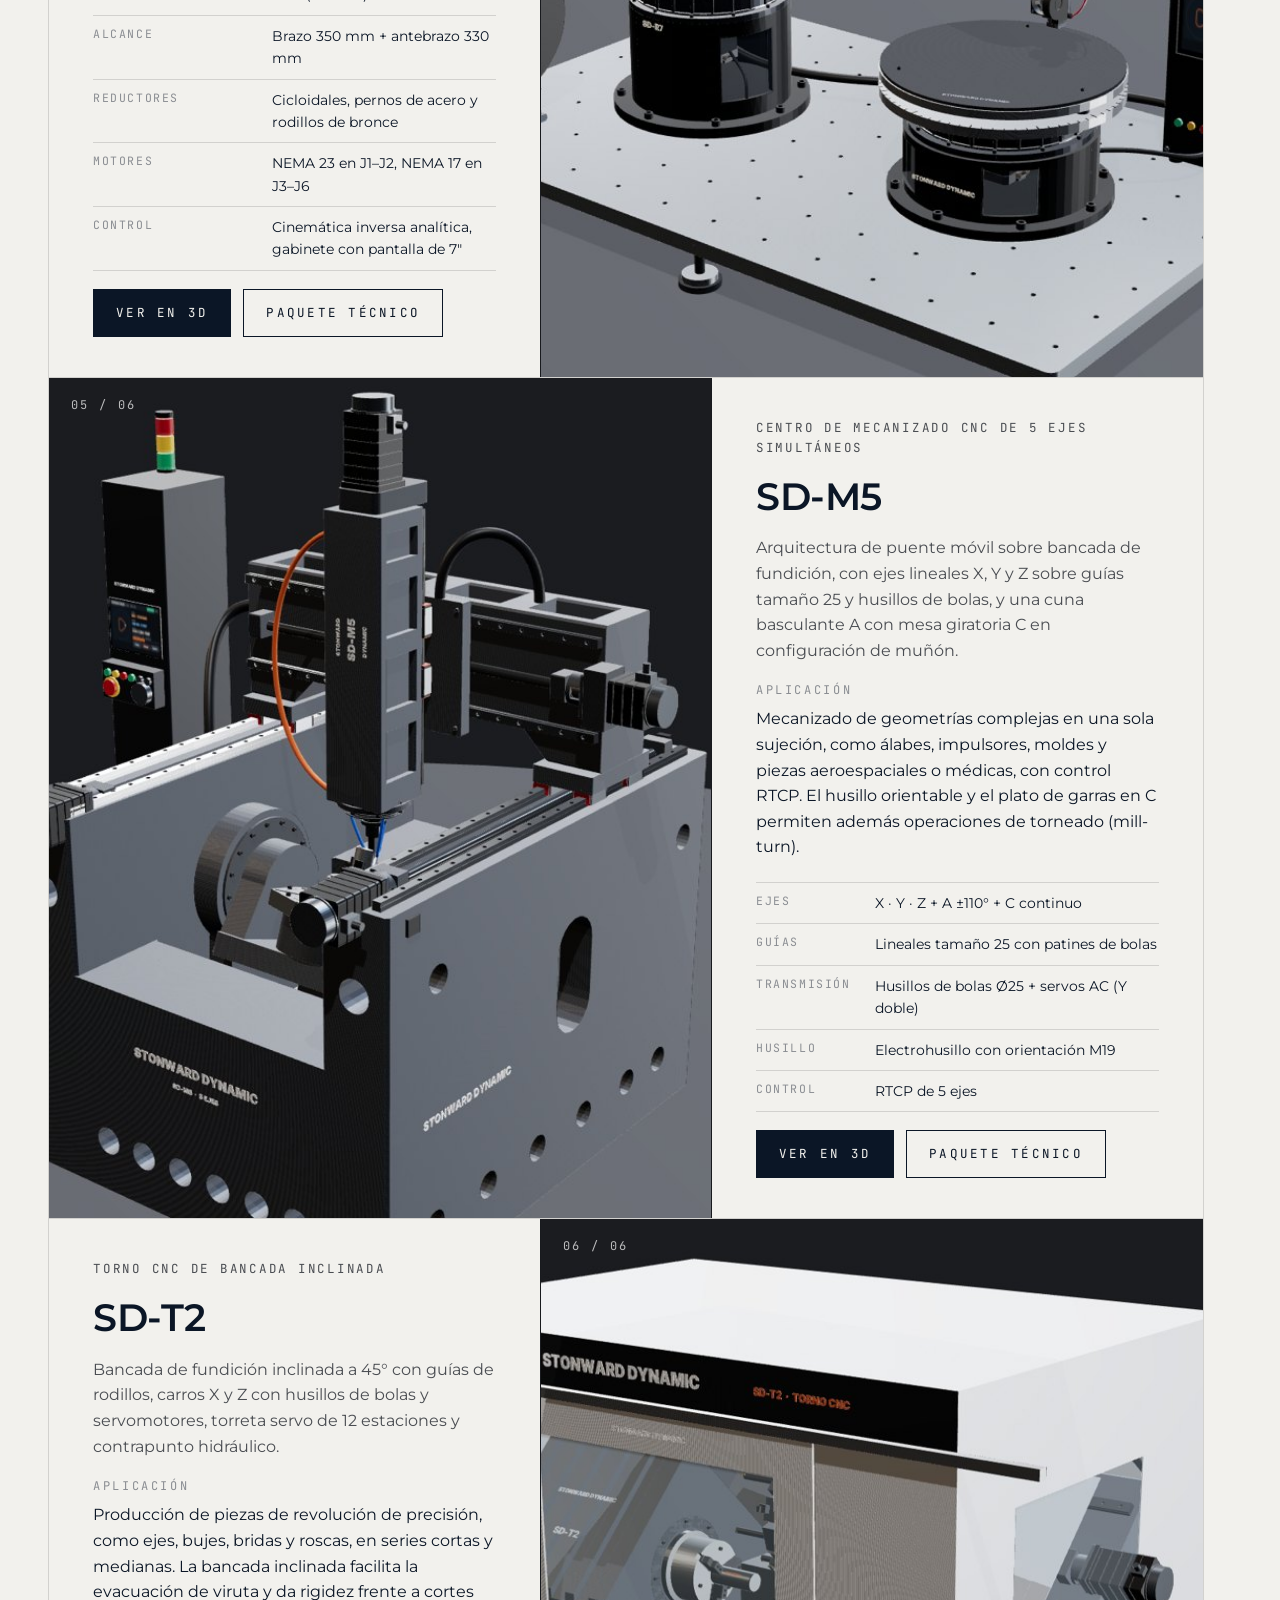
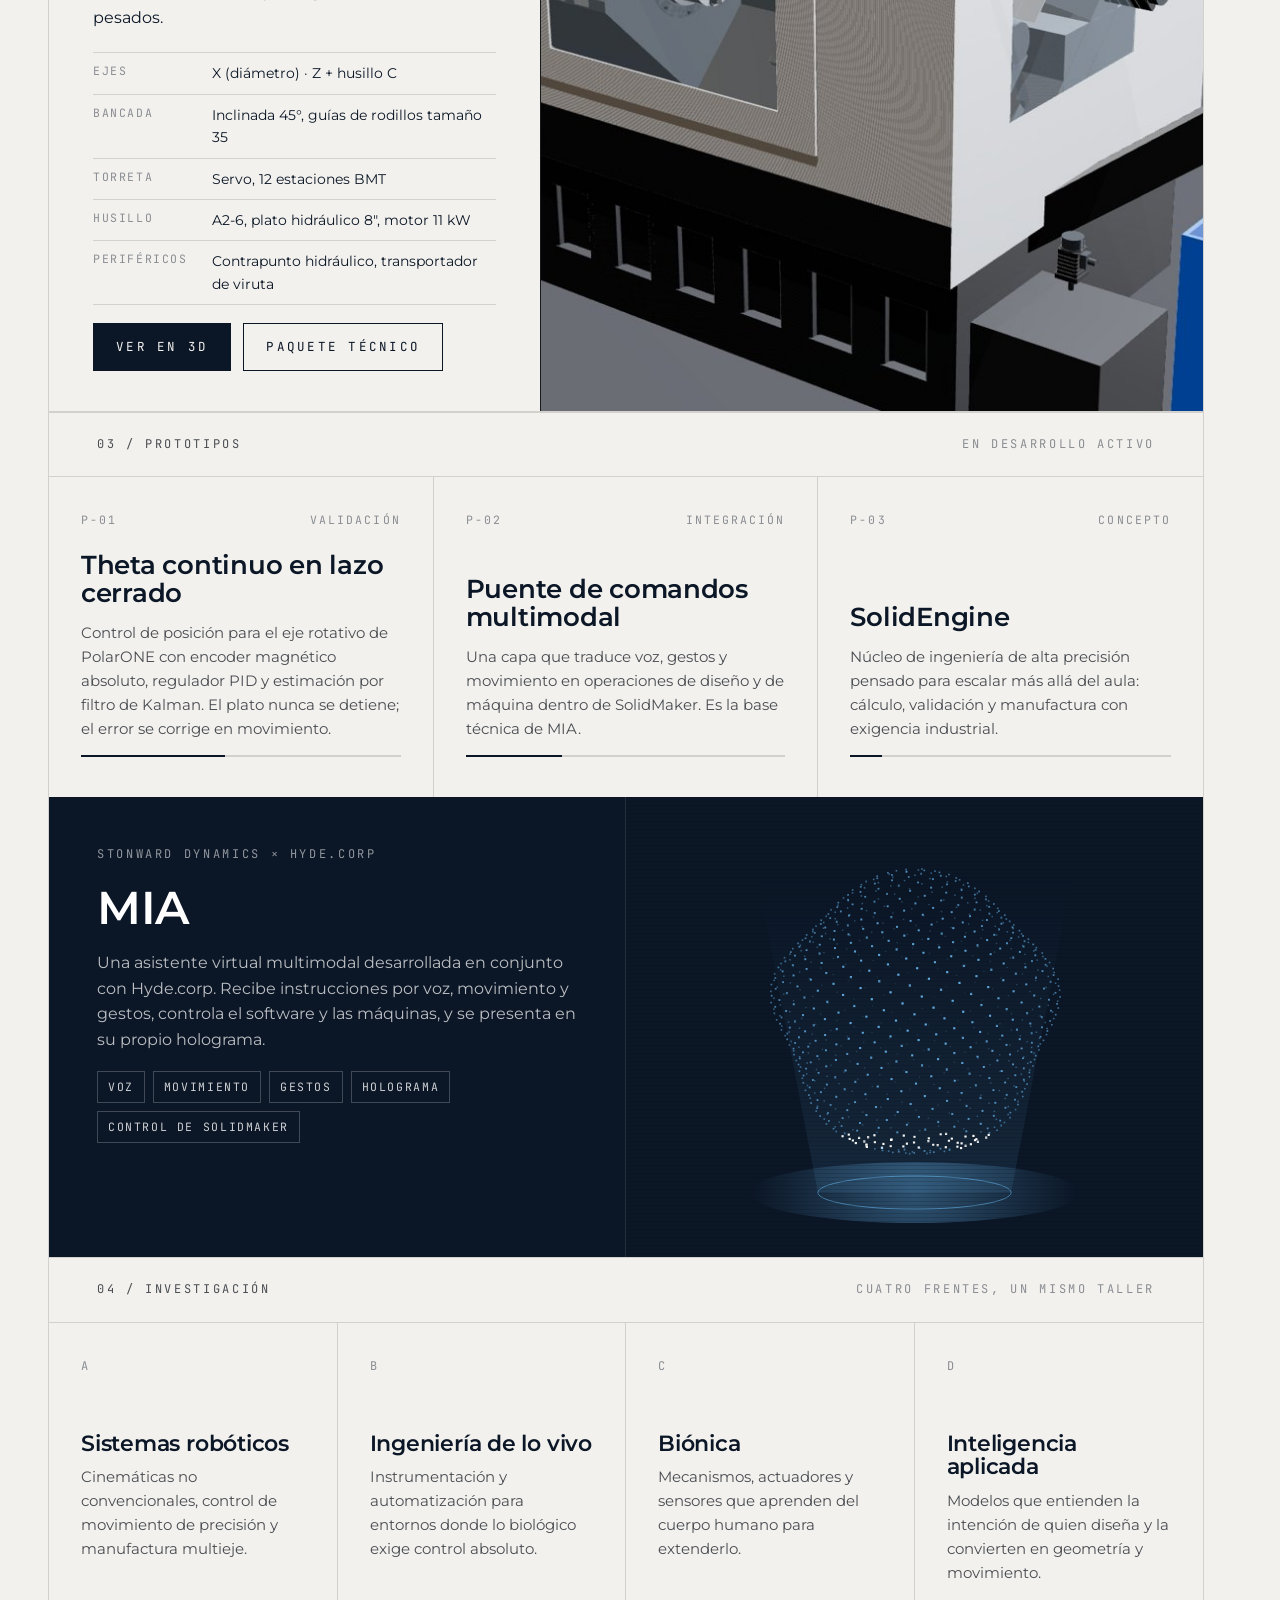
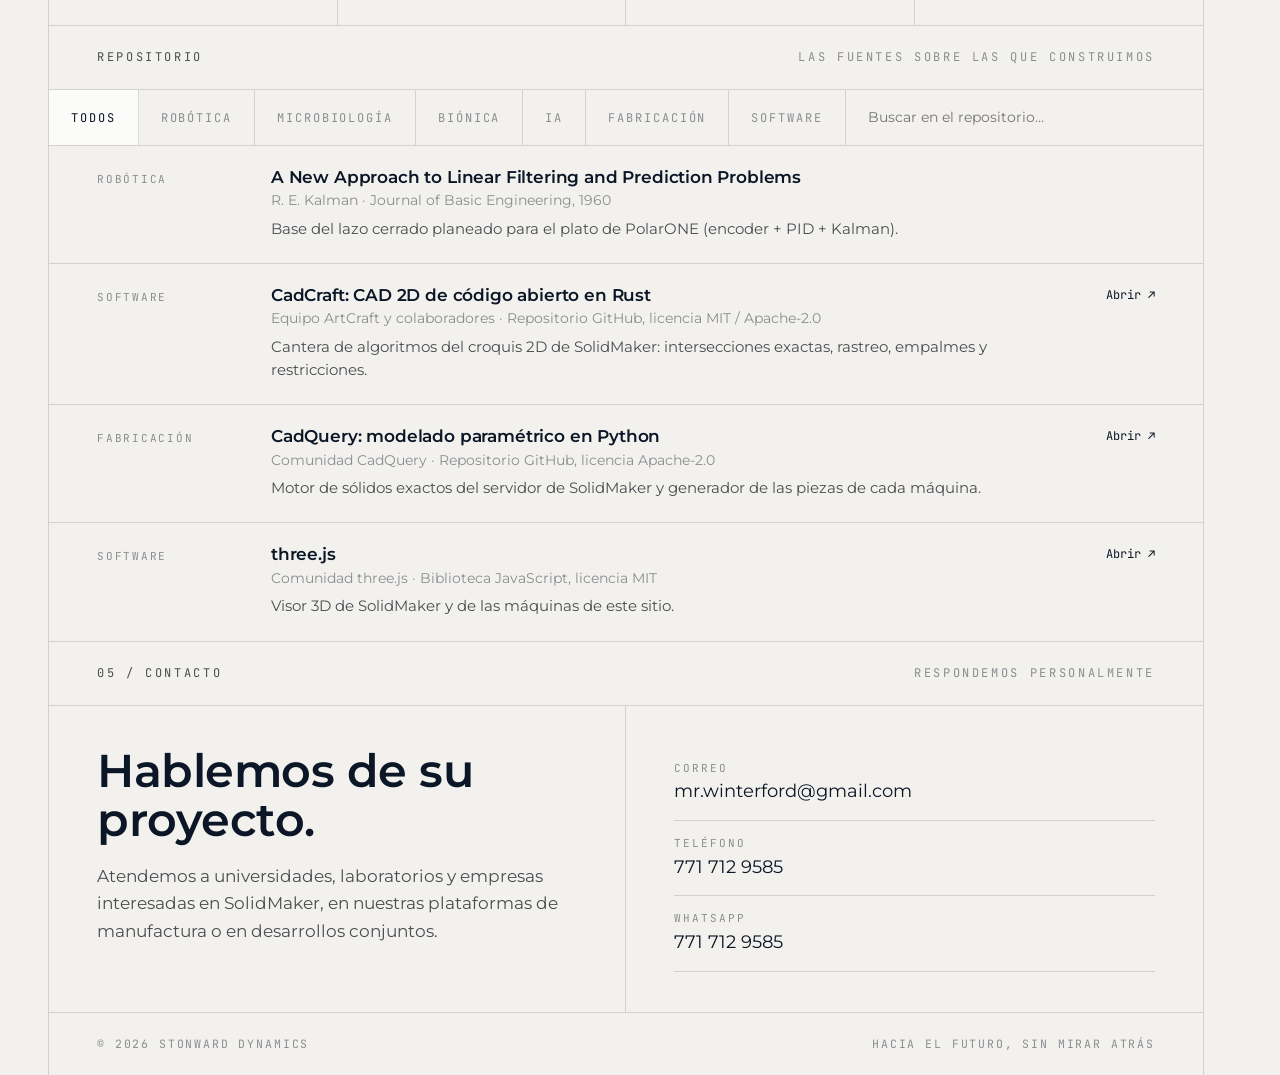
==== commit 671a3eaa: "Educación: rutas de aprendizaje con lecciones paso a paso enlazadas al manual; Educación en el menú " ====
--- a/index.html
+++ b/index.html
@@ -25,6 +25,7 @@
     <a href="#prototipos">Prototipos</a>
     <a href="#investigacion">Investigación</a>
     <a href="manual.html">Manual</a>
+    <a href="educacion.html">Educación</a>
     <a href="#contacto">Contacto</a>
   </div>
   <span class="relleno"></span>
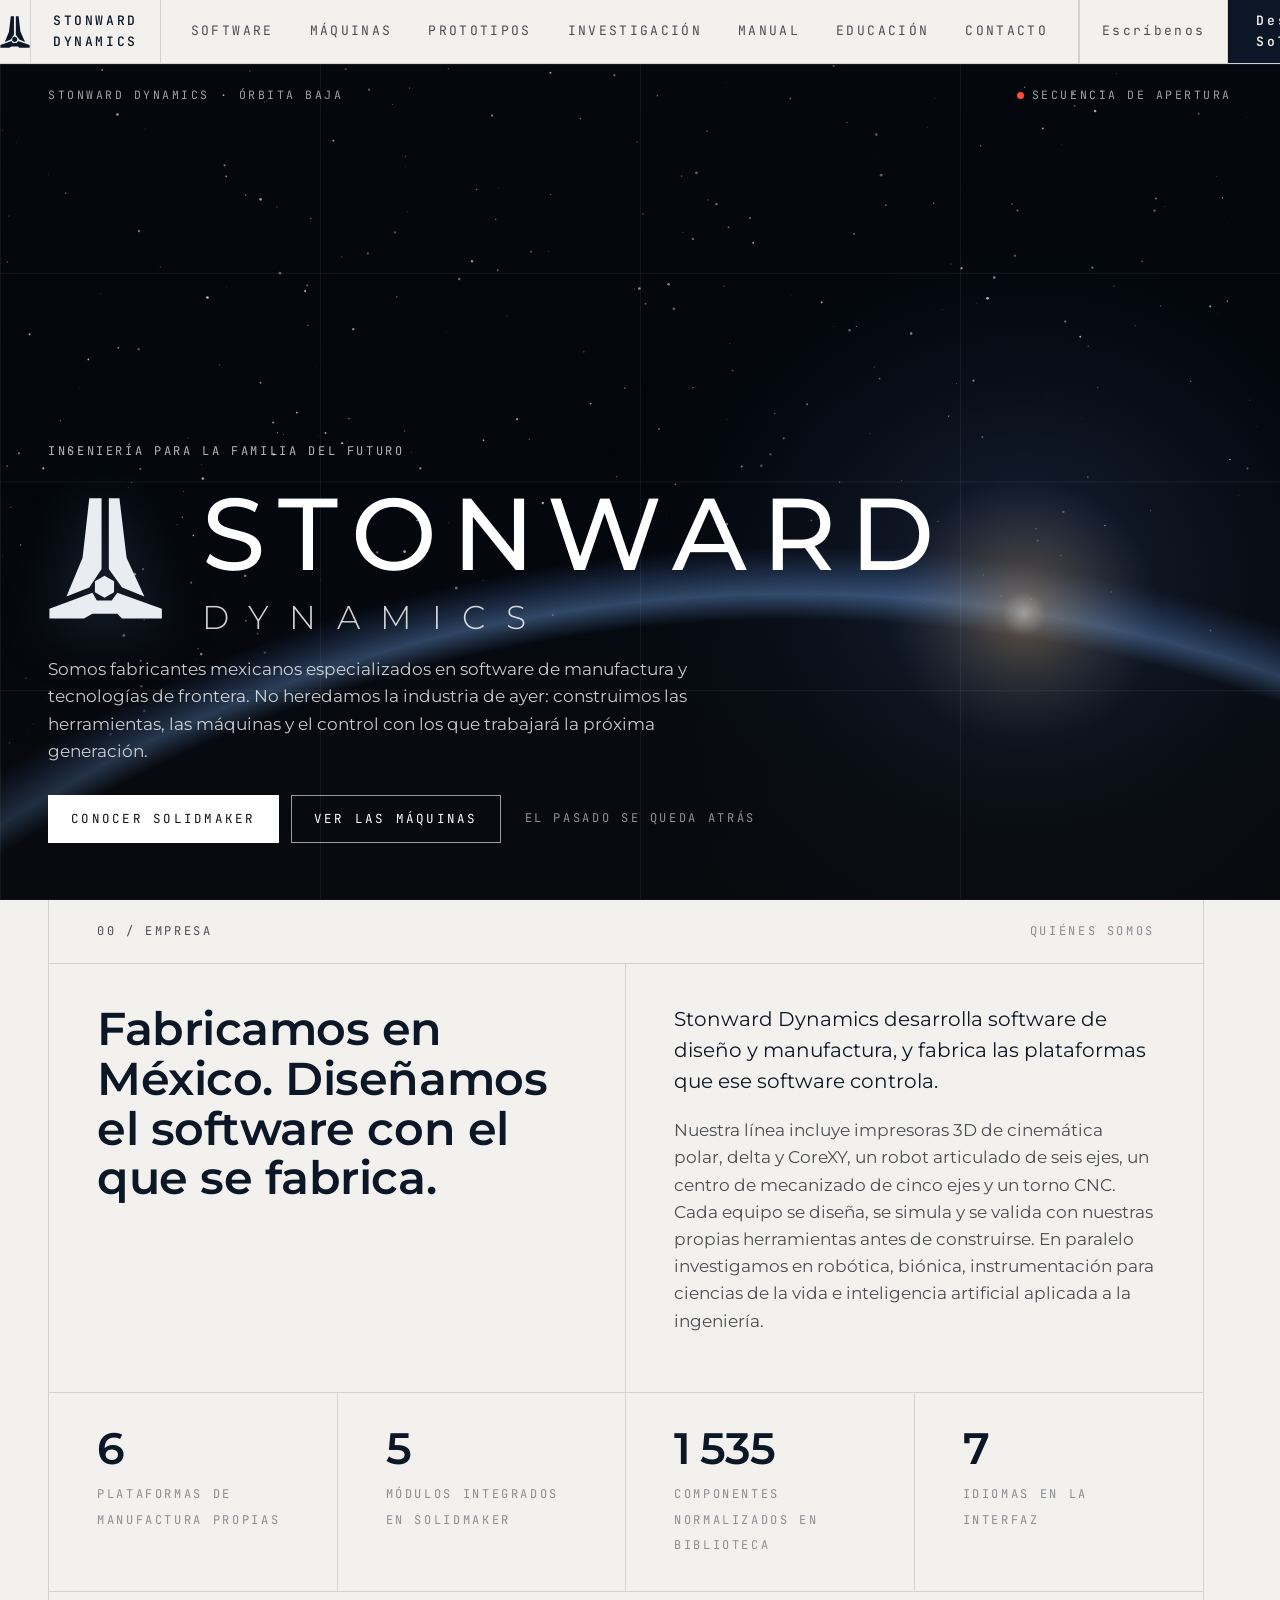
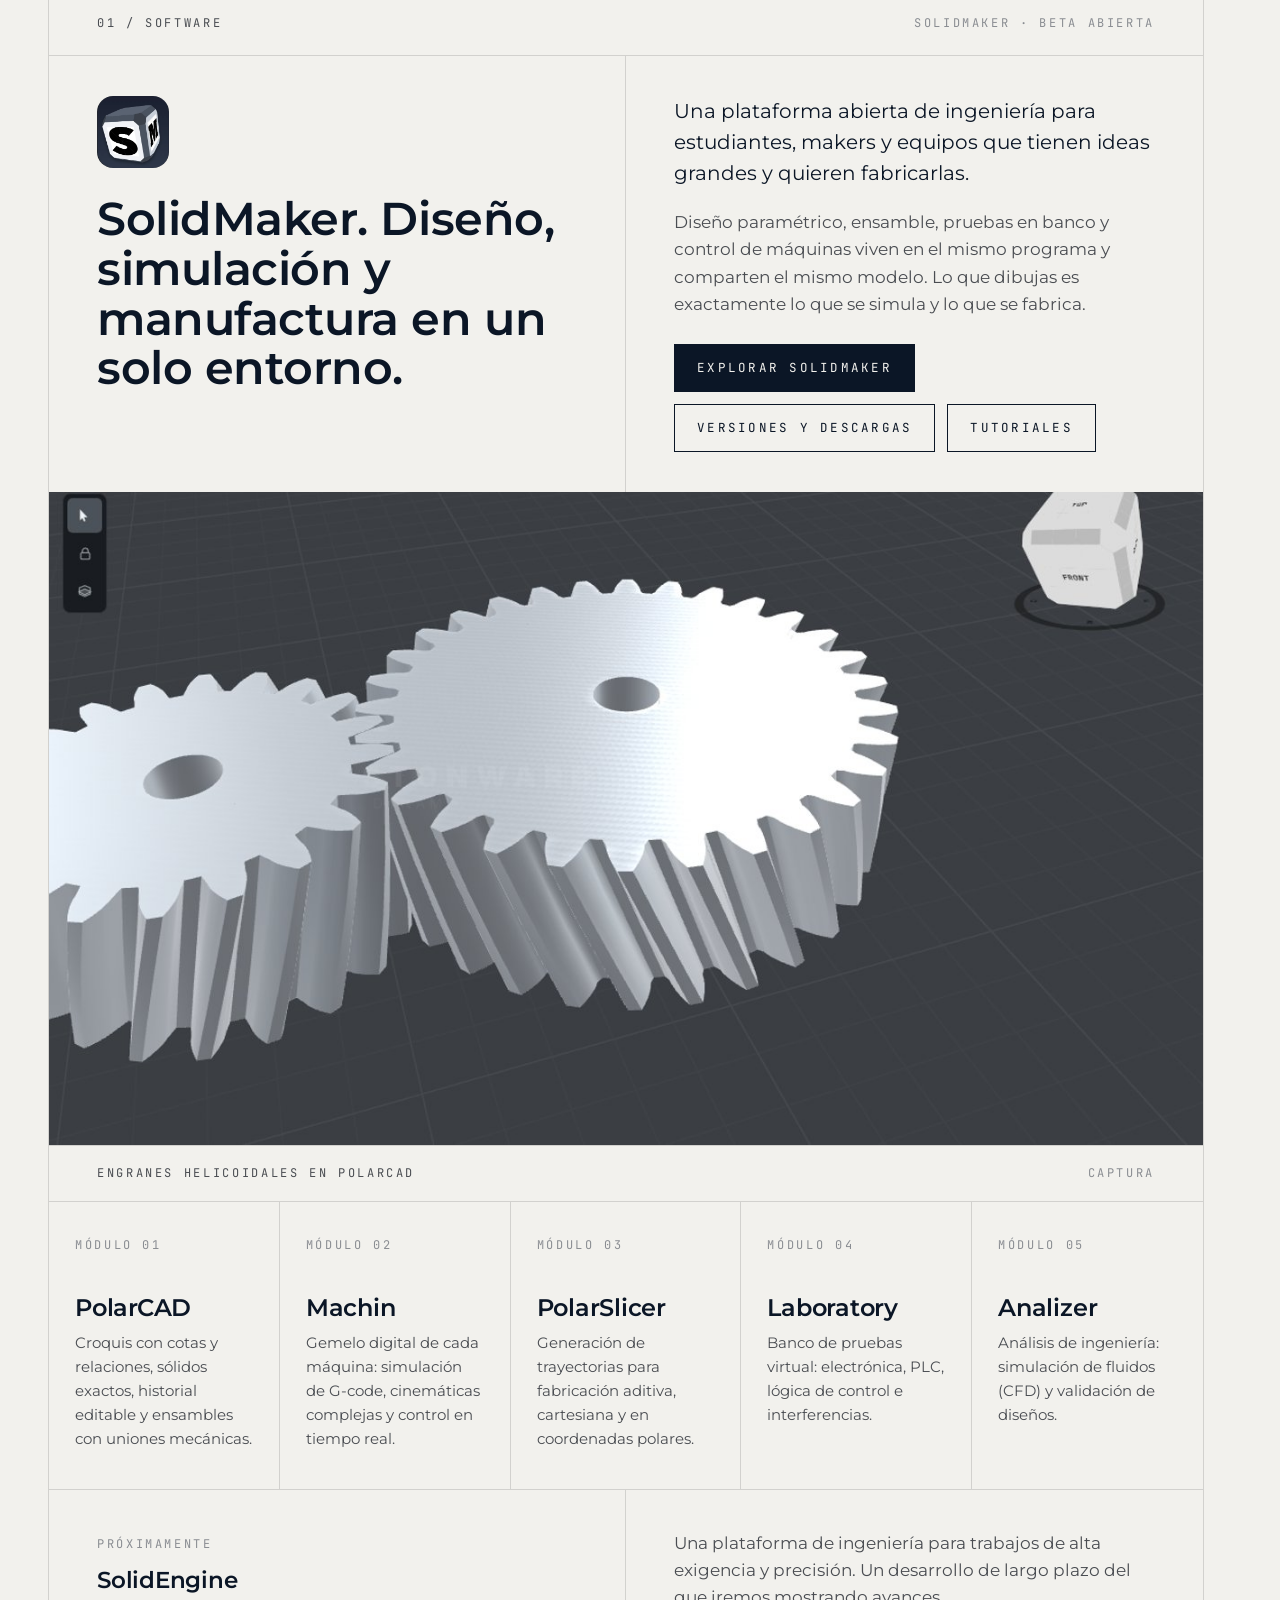
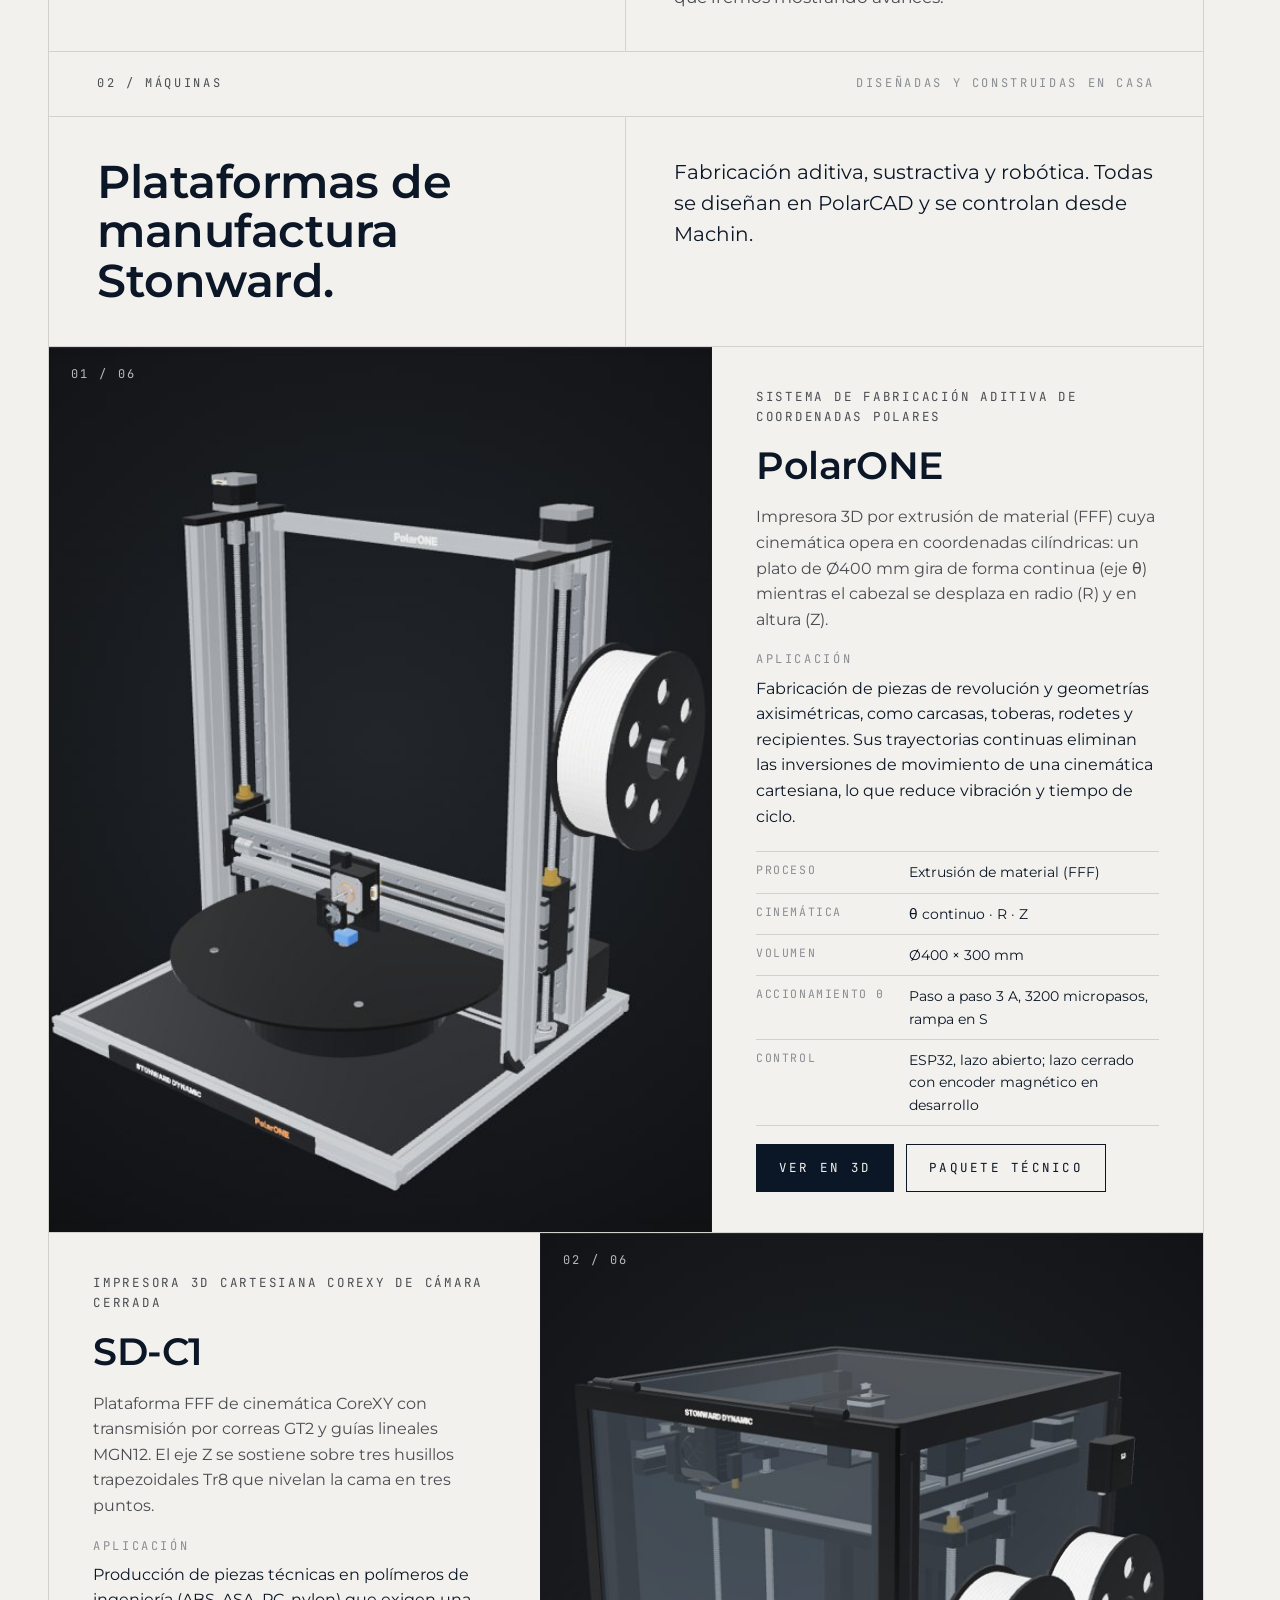
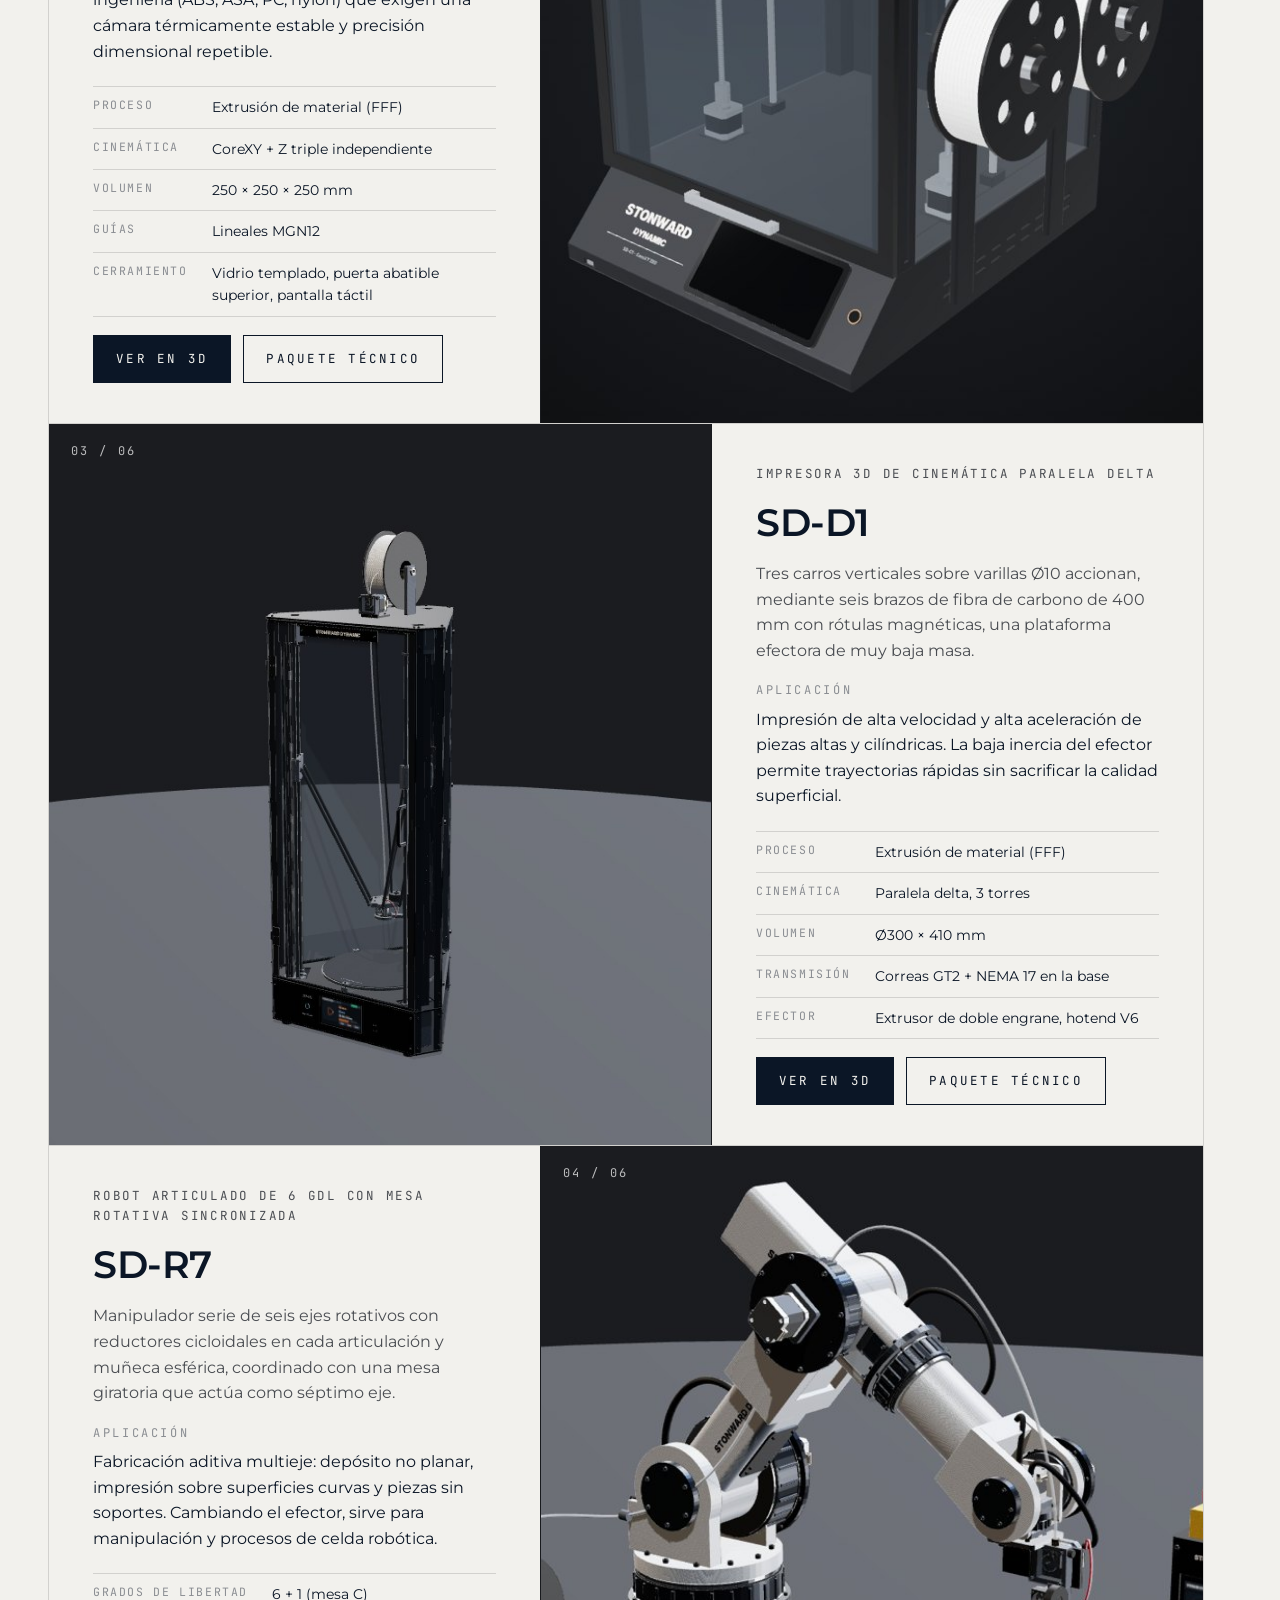
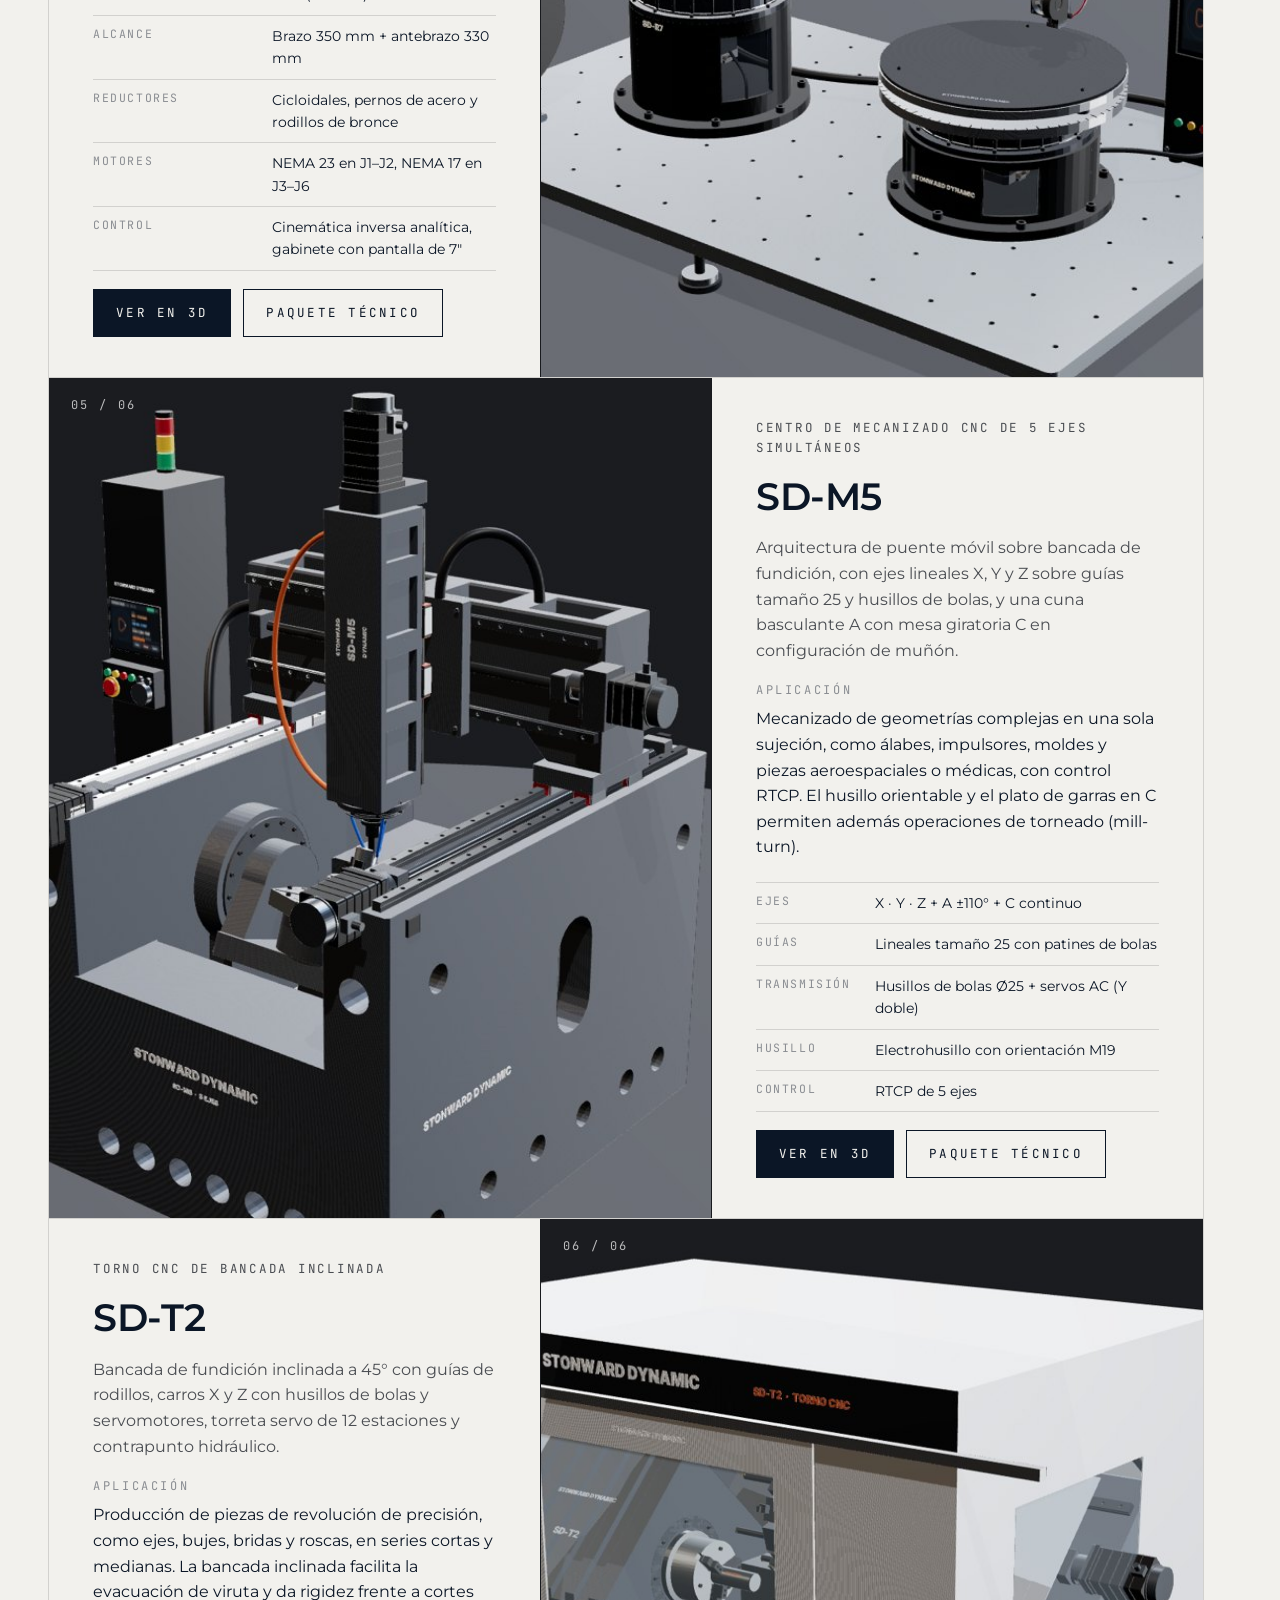
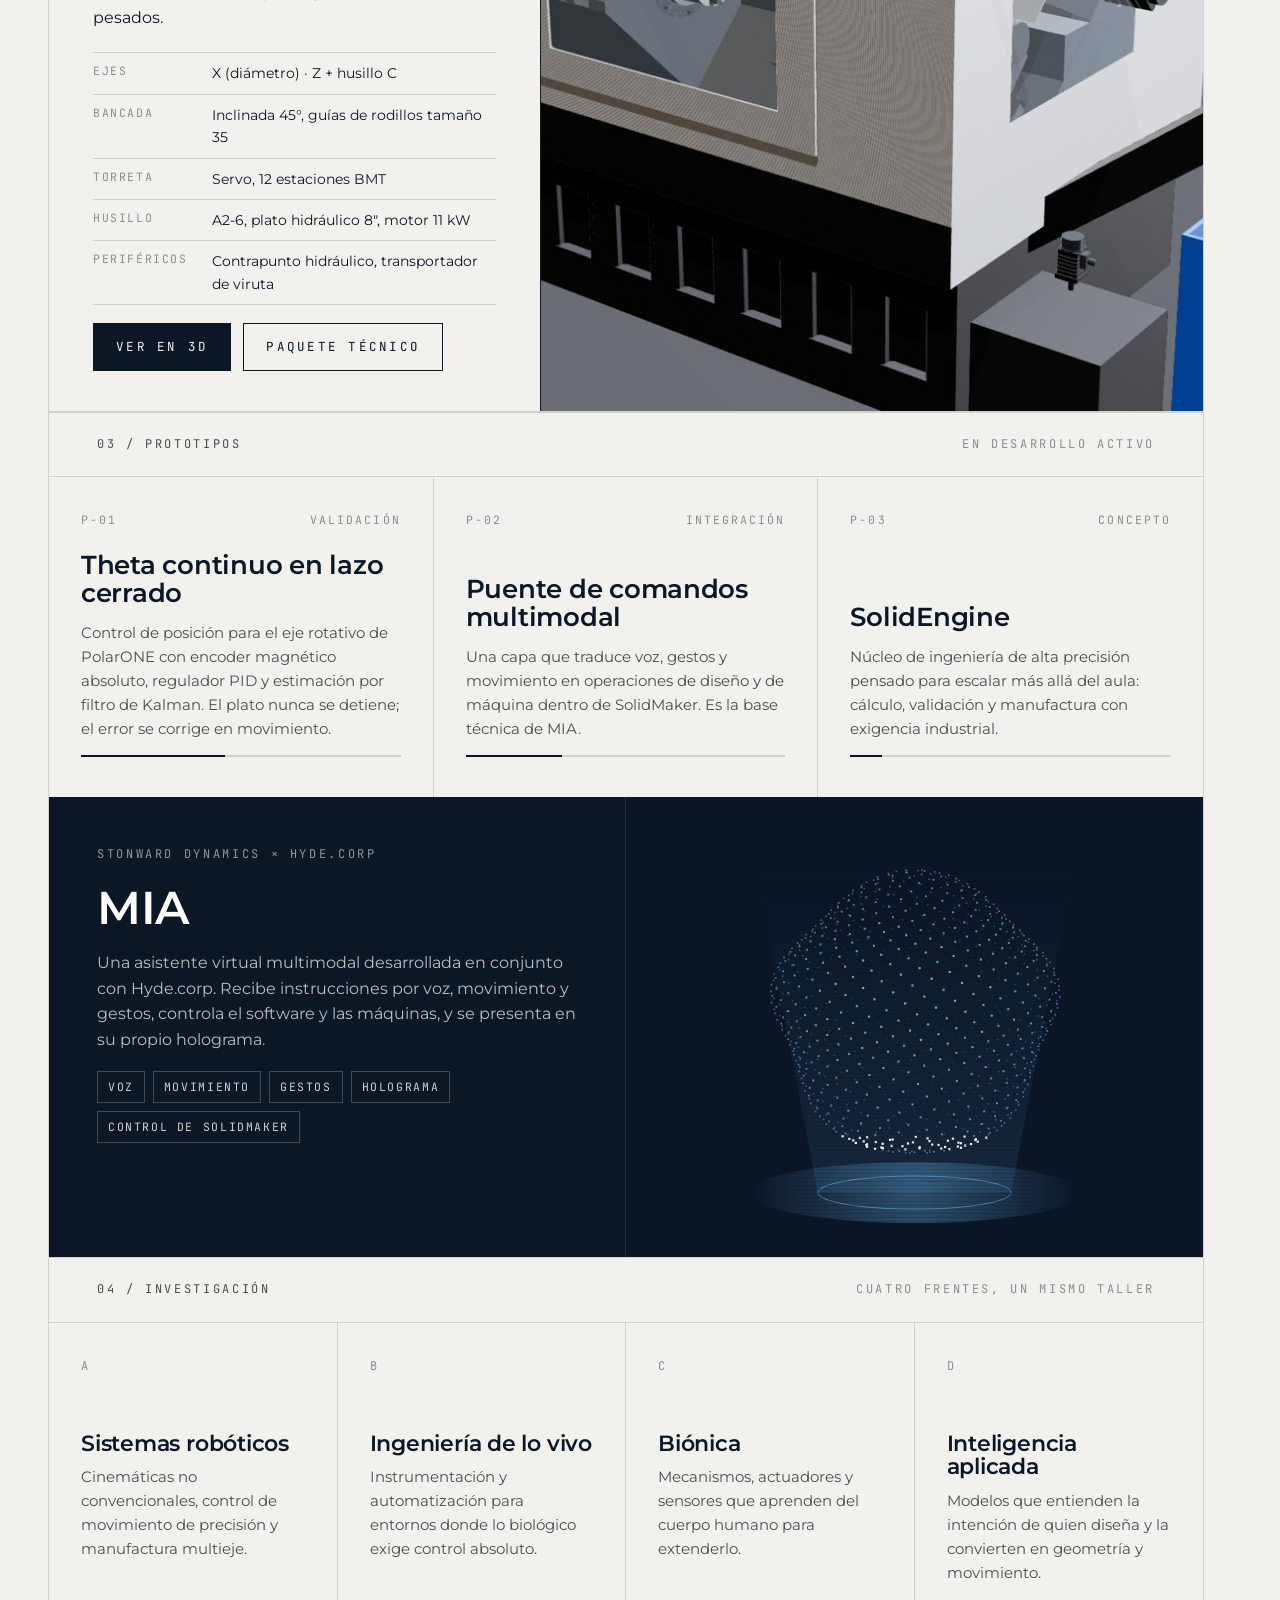
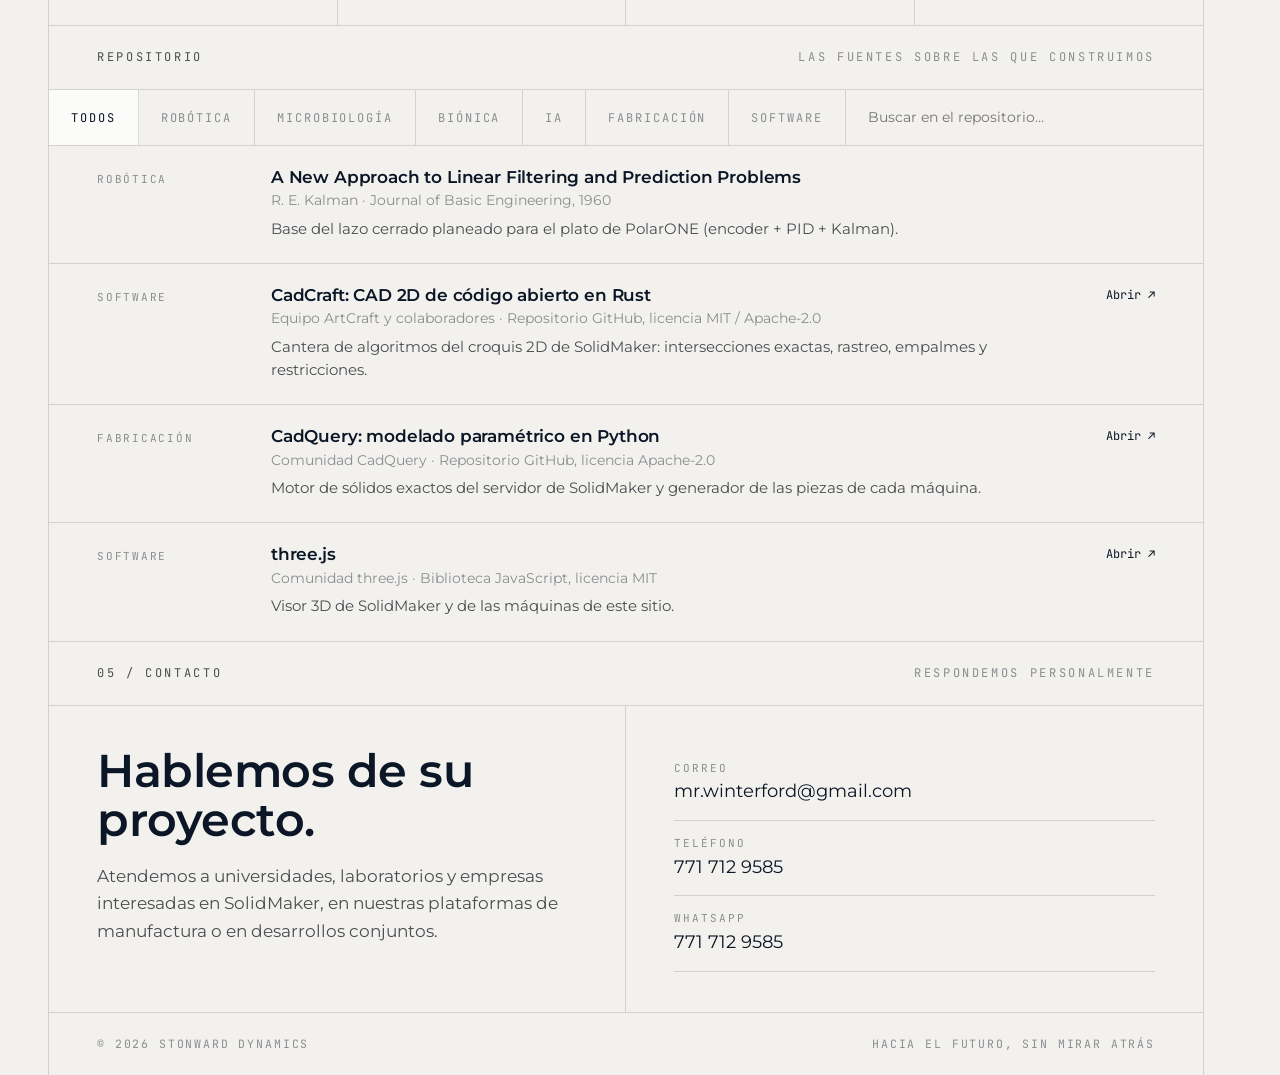
==== commit 160a119f: "Educación: lecciones de Piezas clásicas y Ensambles; botón Tutoriales en Software Co-Authored-By: Cl" ====
--- a/index.html
+++ b/index.html
@@ -98,6 +98,7 @@
       <div class="acciones" style="margin-top:26px">
         <a class="btn lleno" href="solidmaker.html">Explorar SolidMaker</a>
         <a class="btn" href="solidmaker.html#descargas">Versiones y descargas</a>
+        <a class="btn" href="educacion.html">Tutoriales</a>
       </div>
     </div>
   </div>
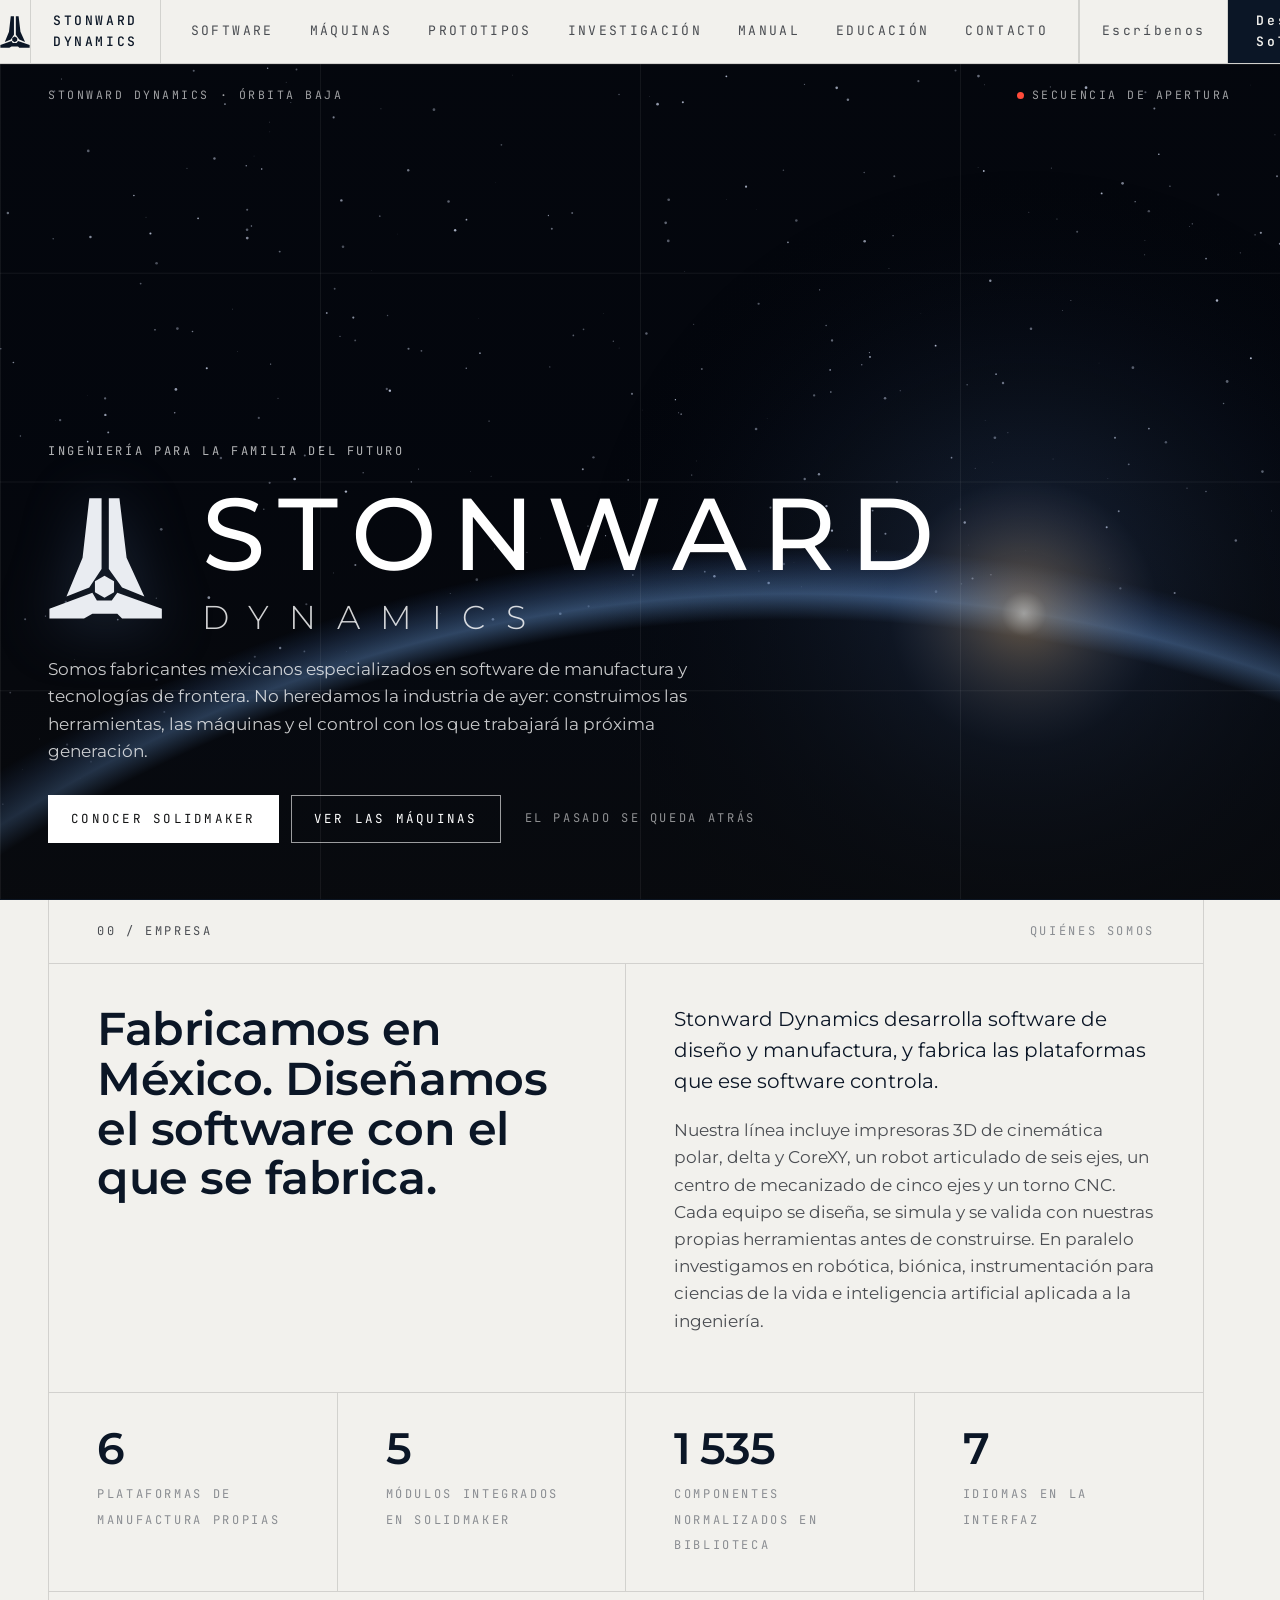
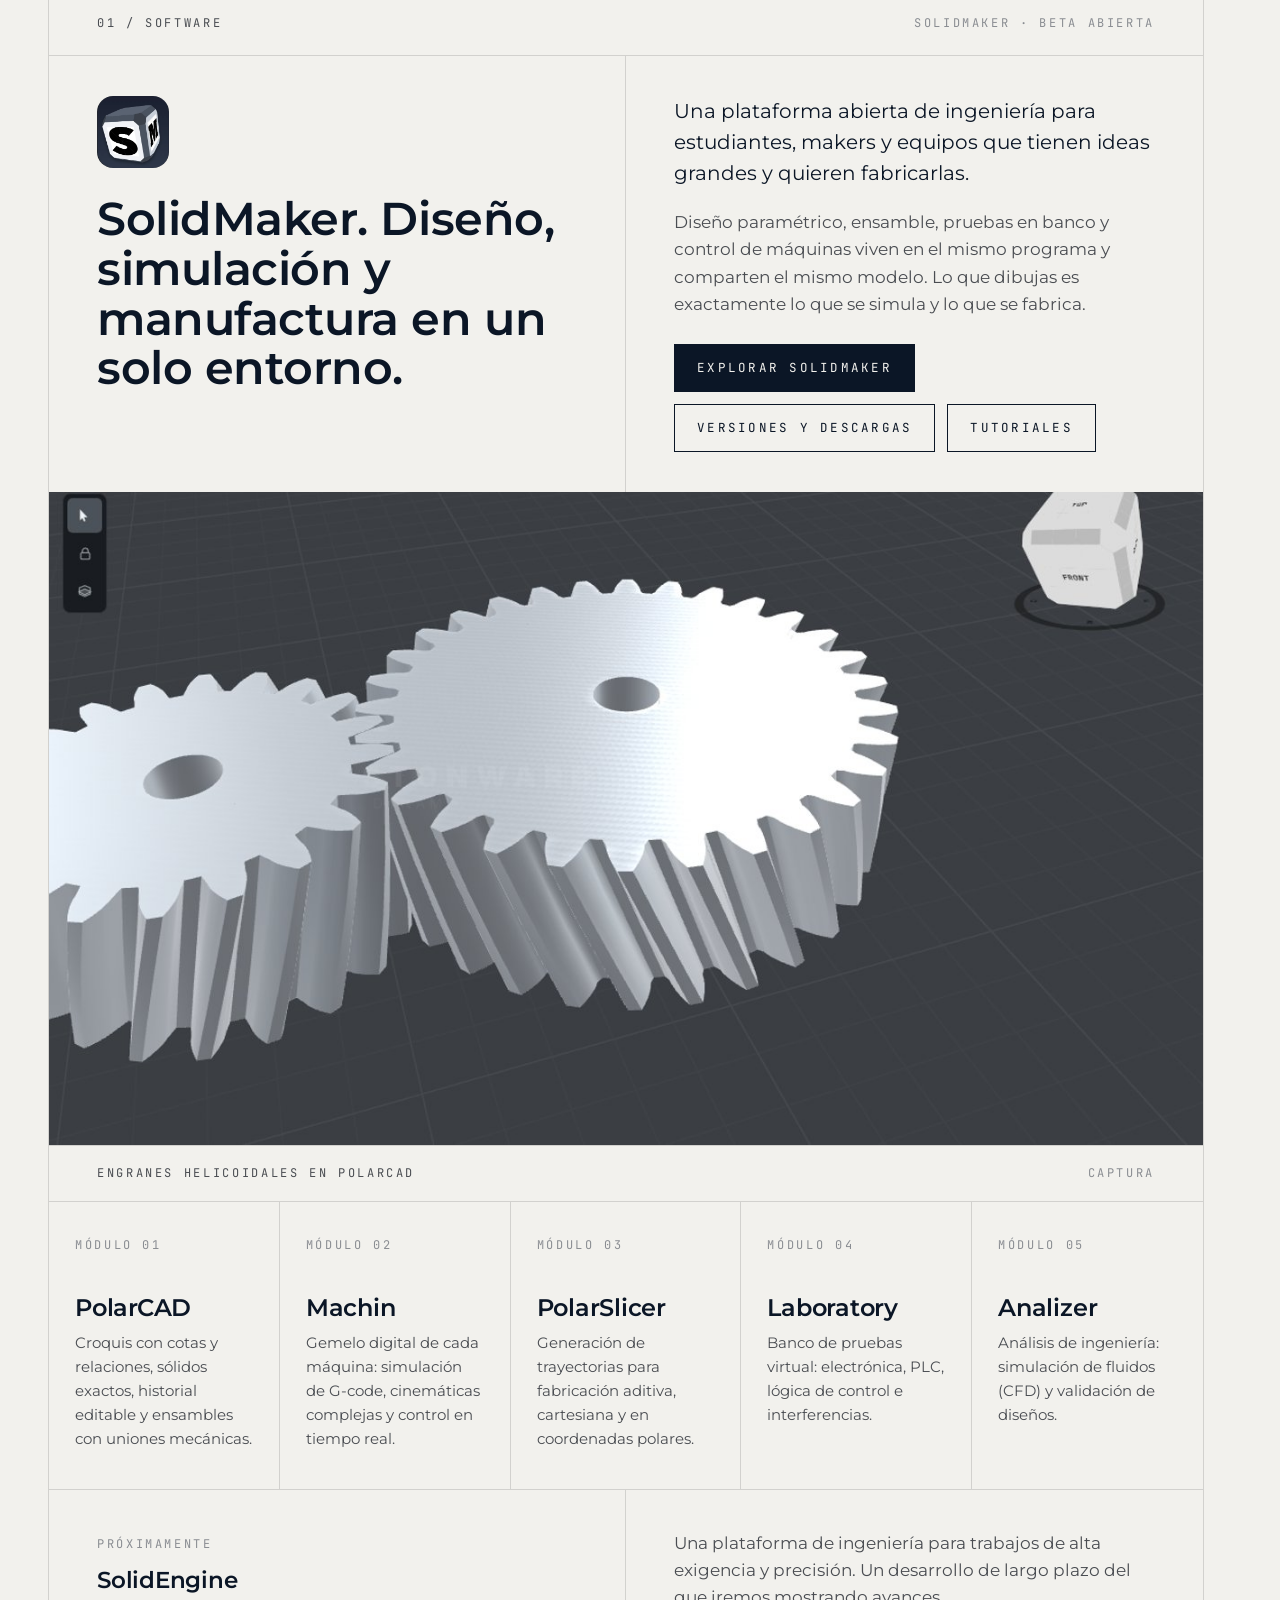
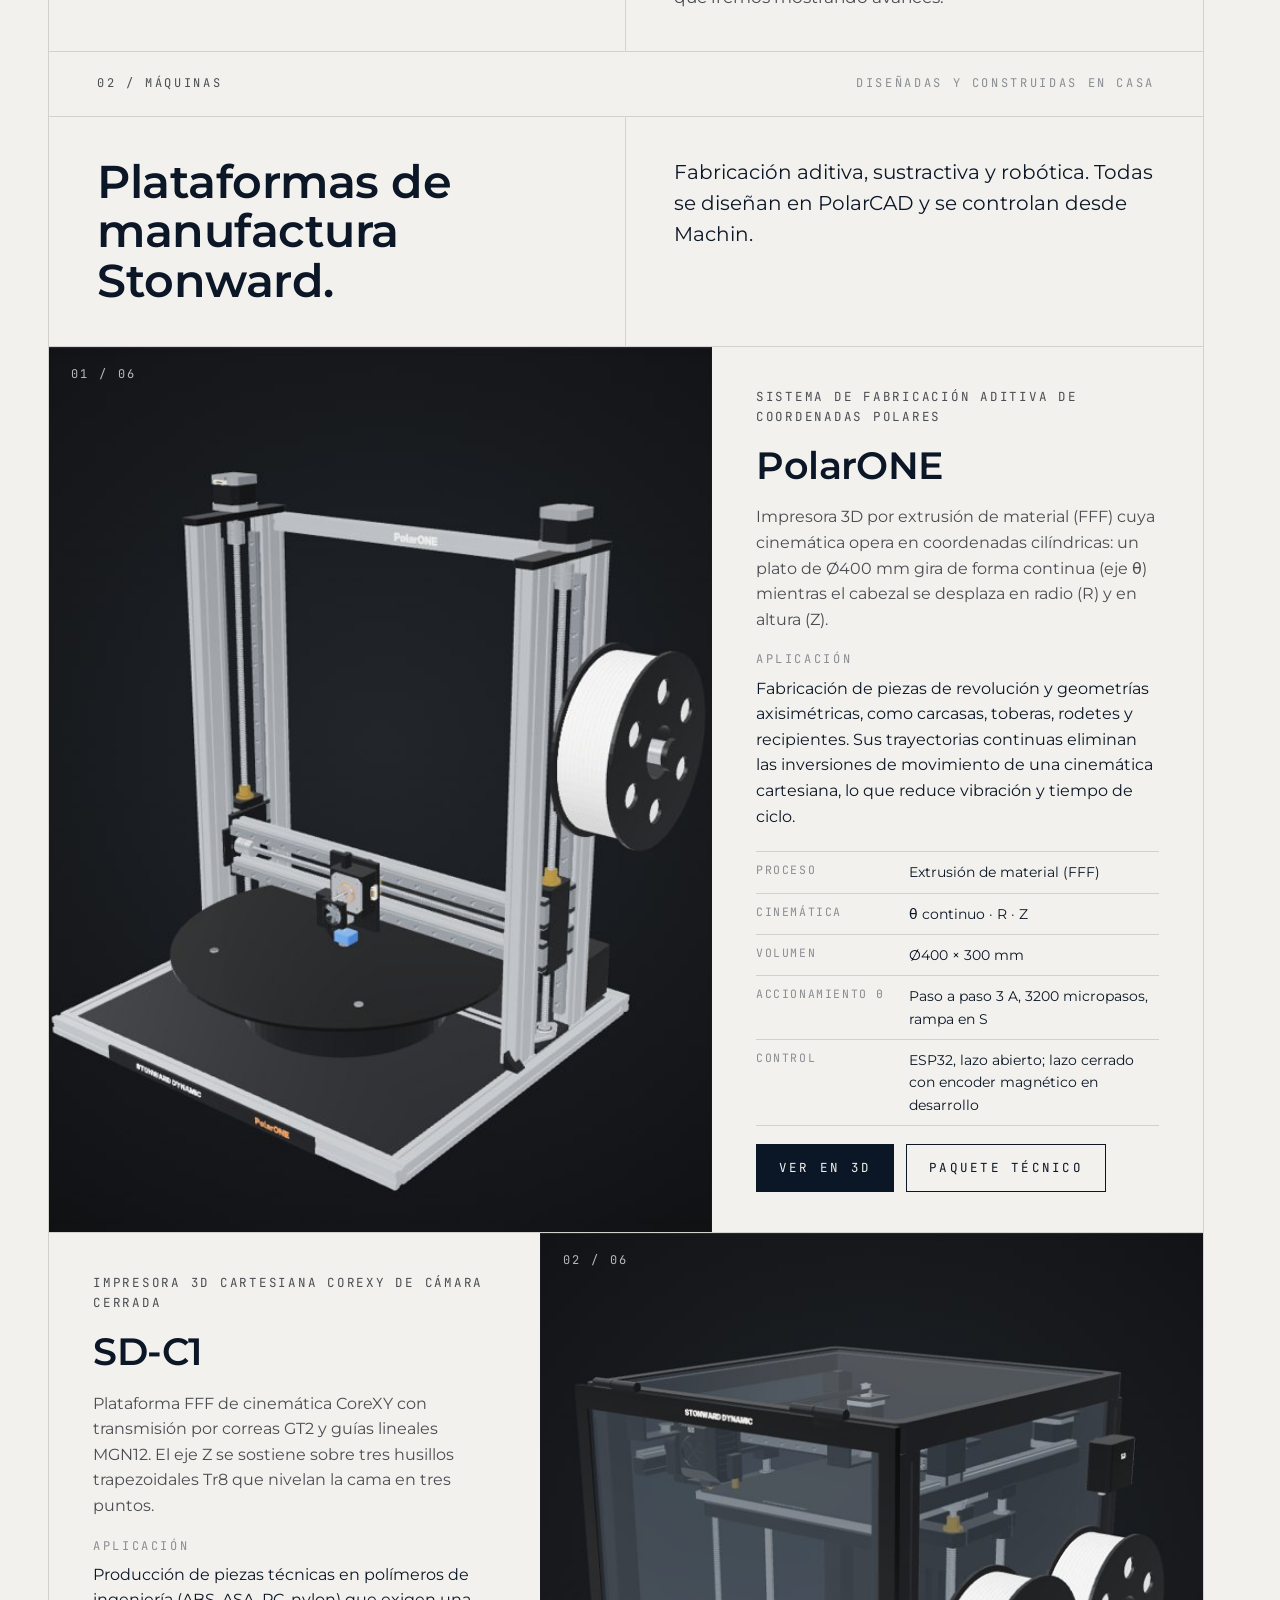
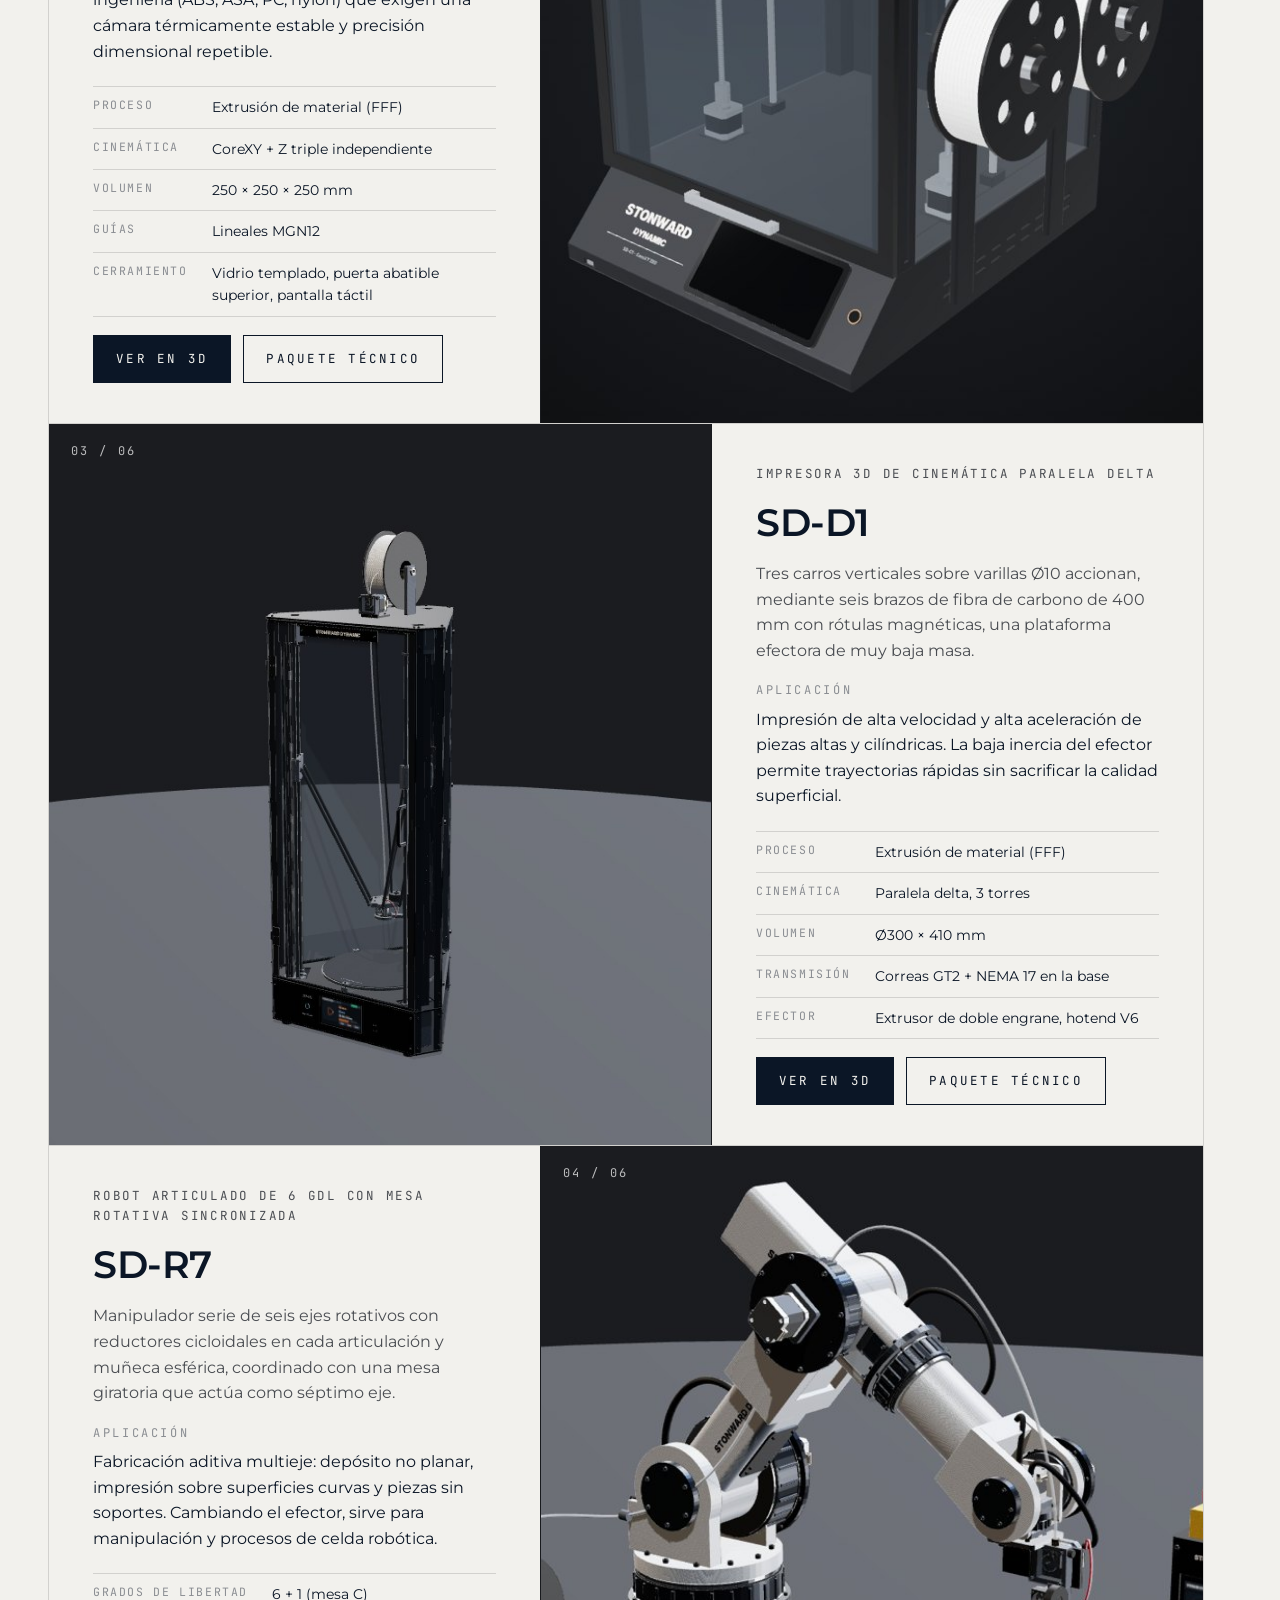
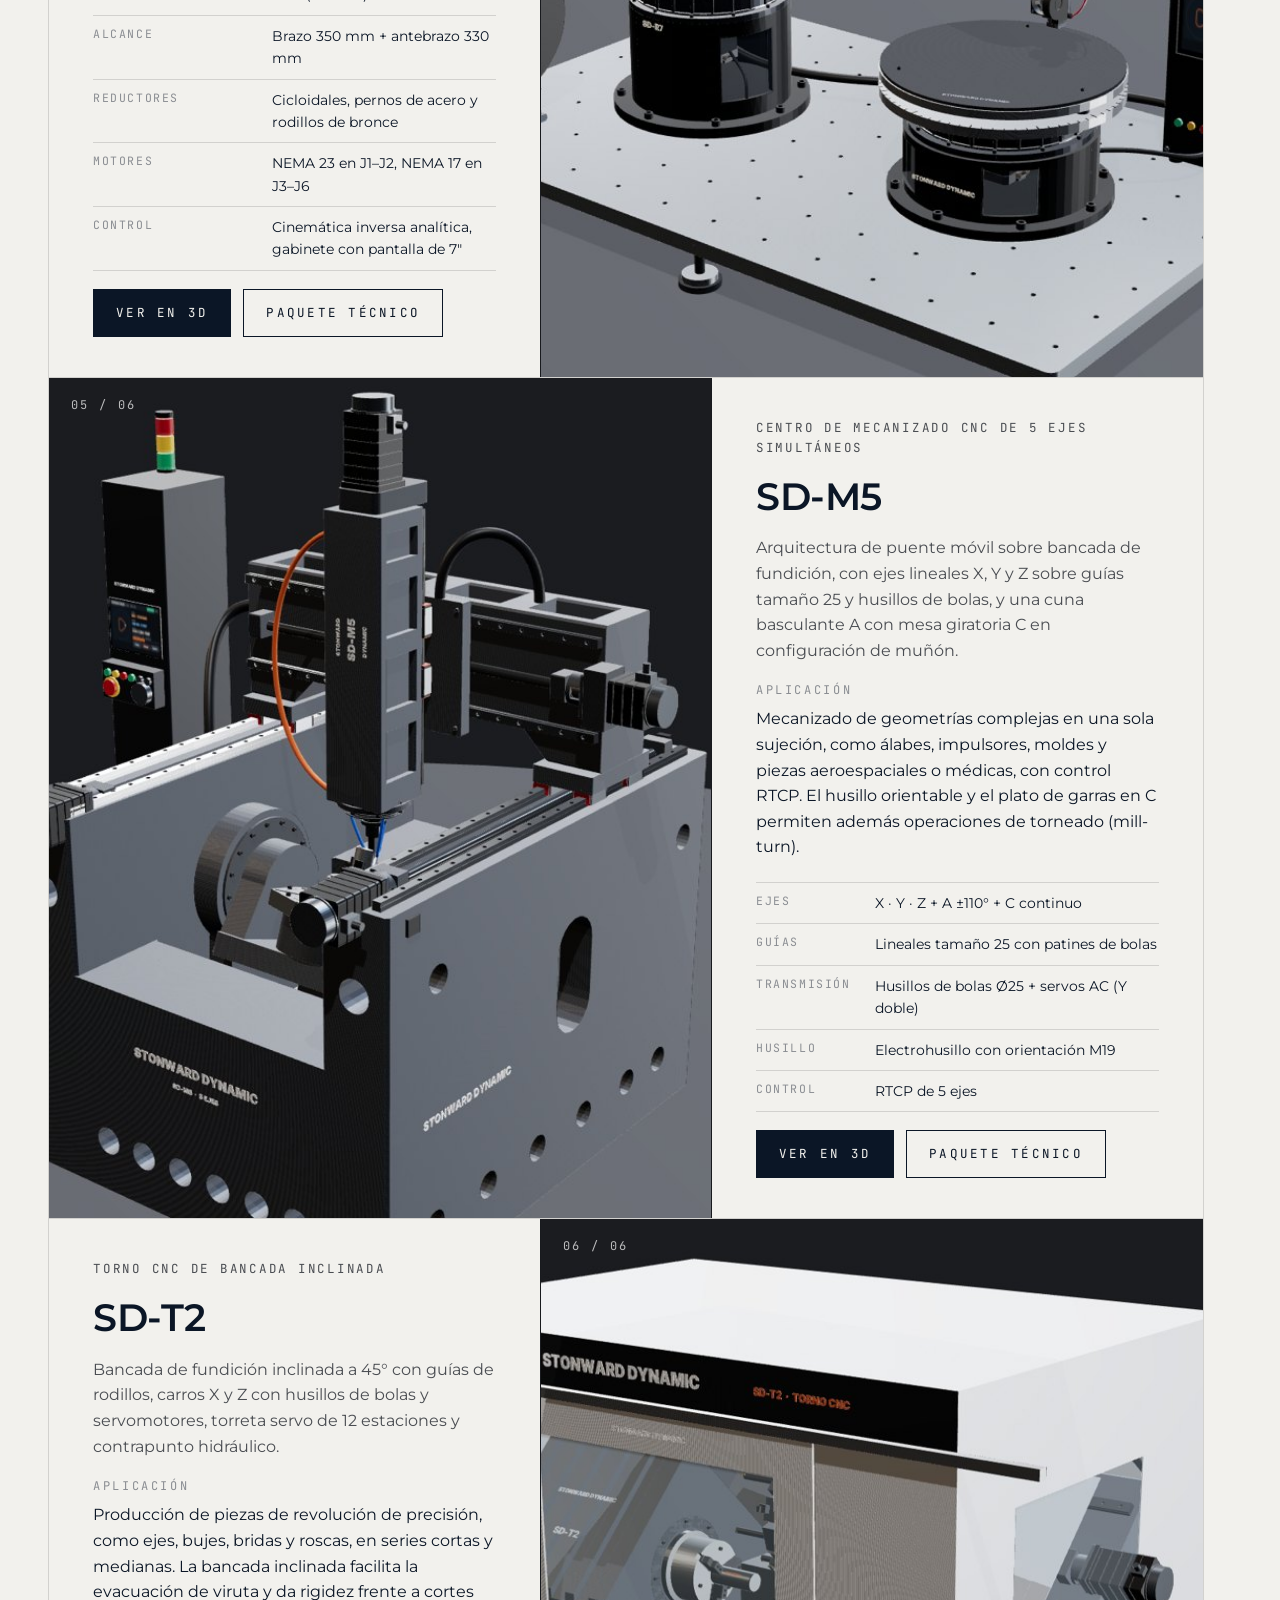
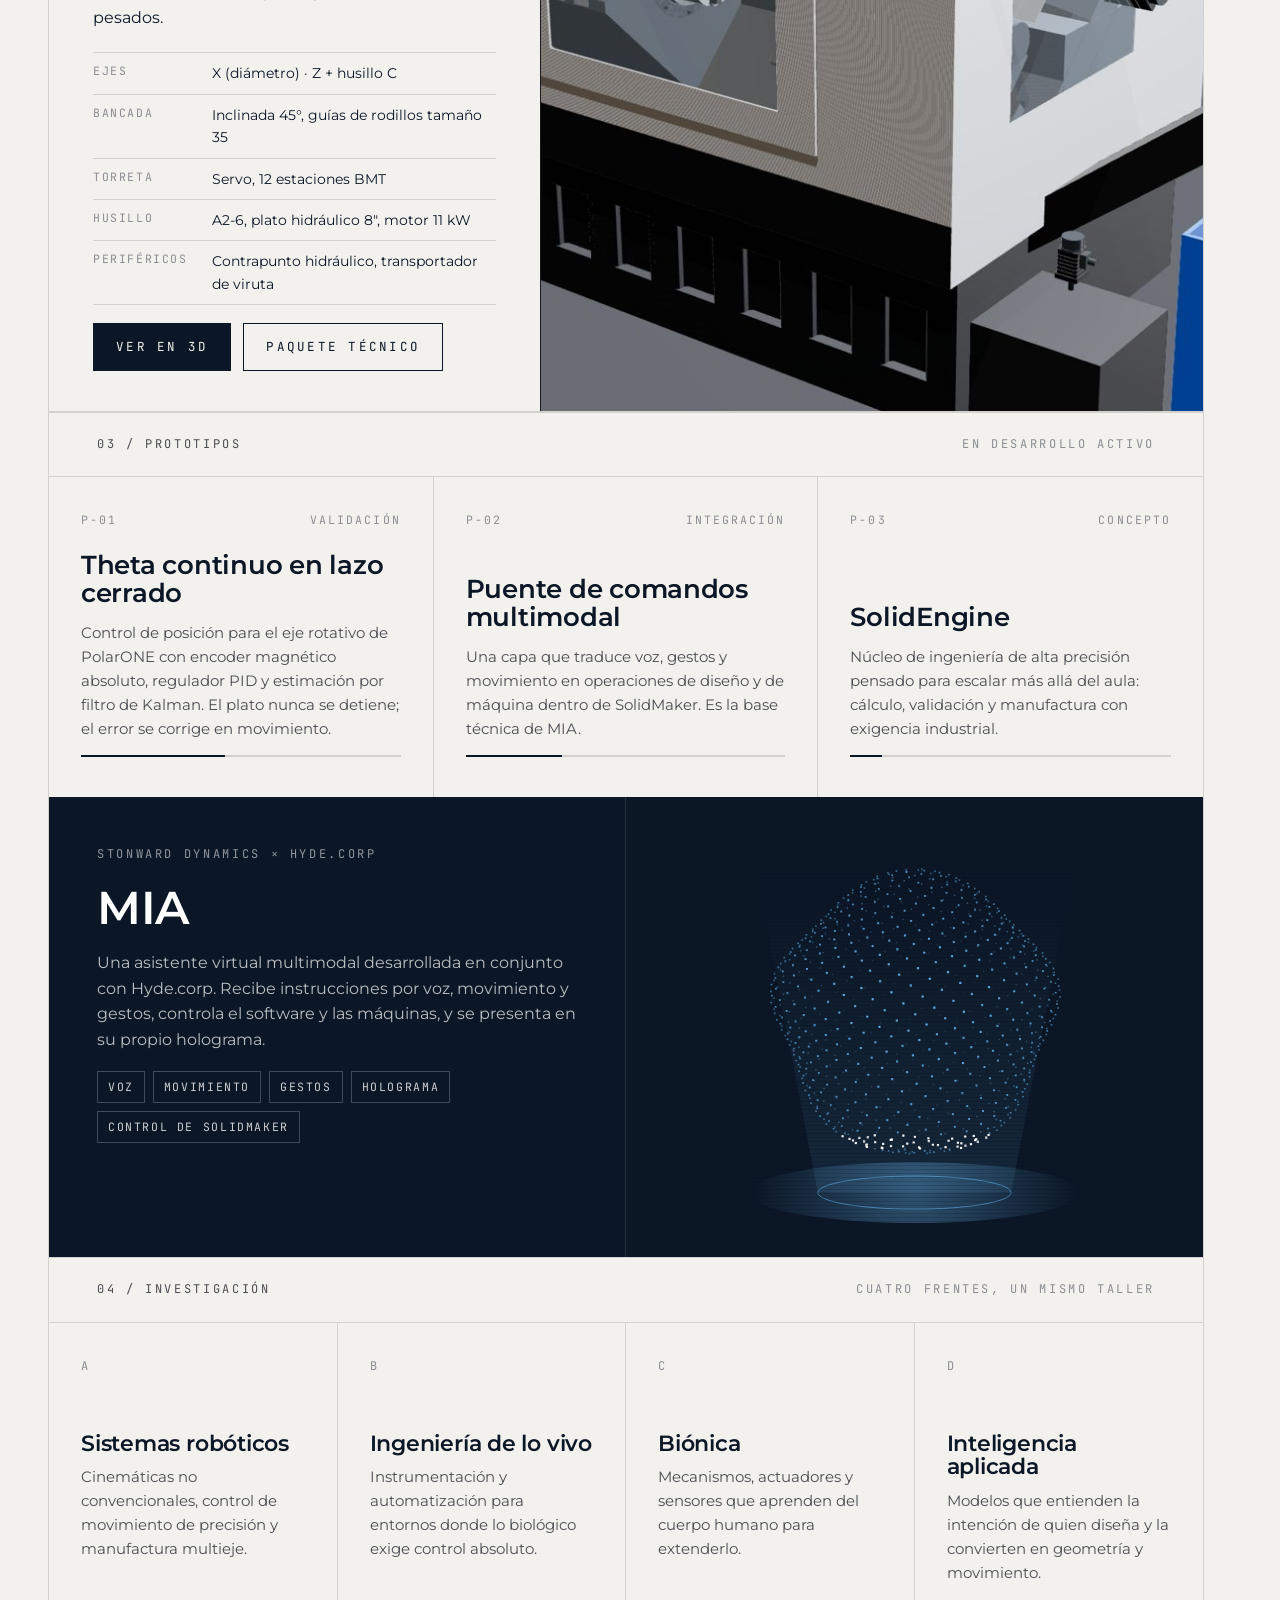
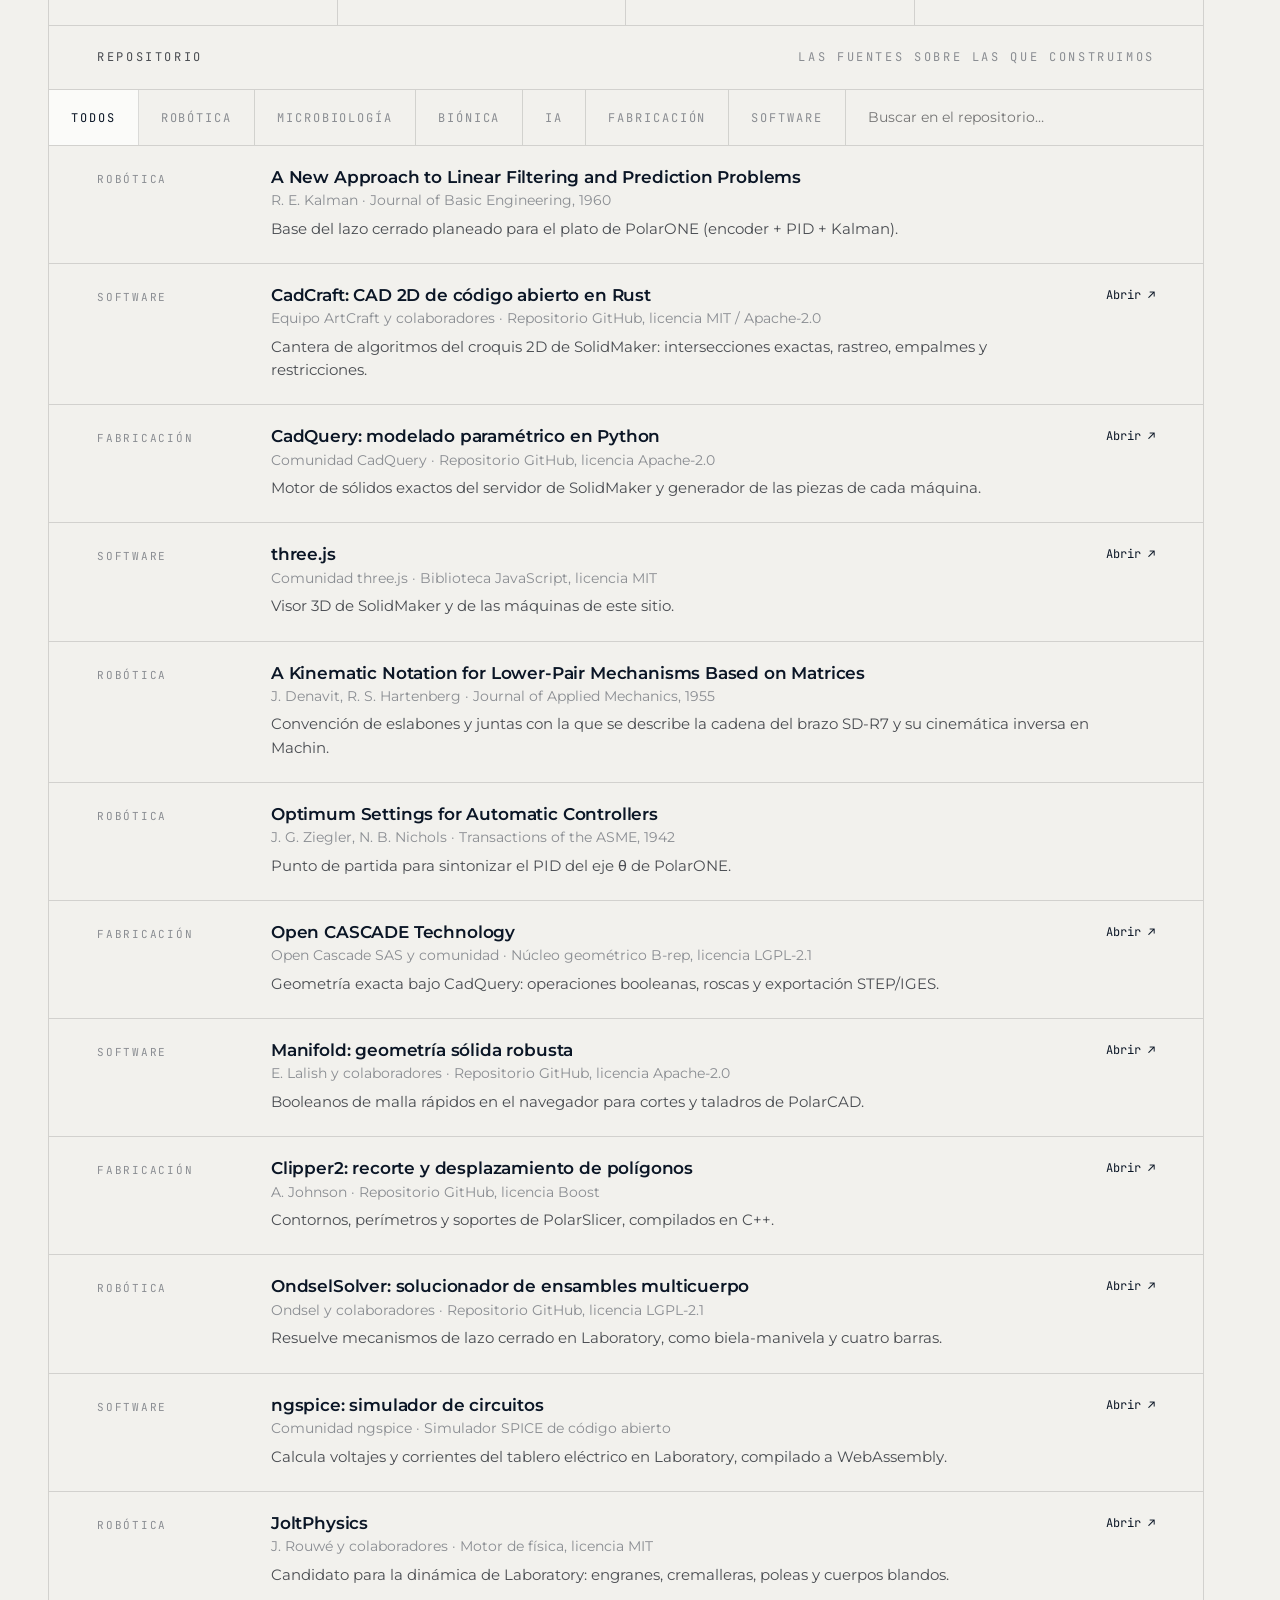
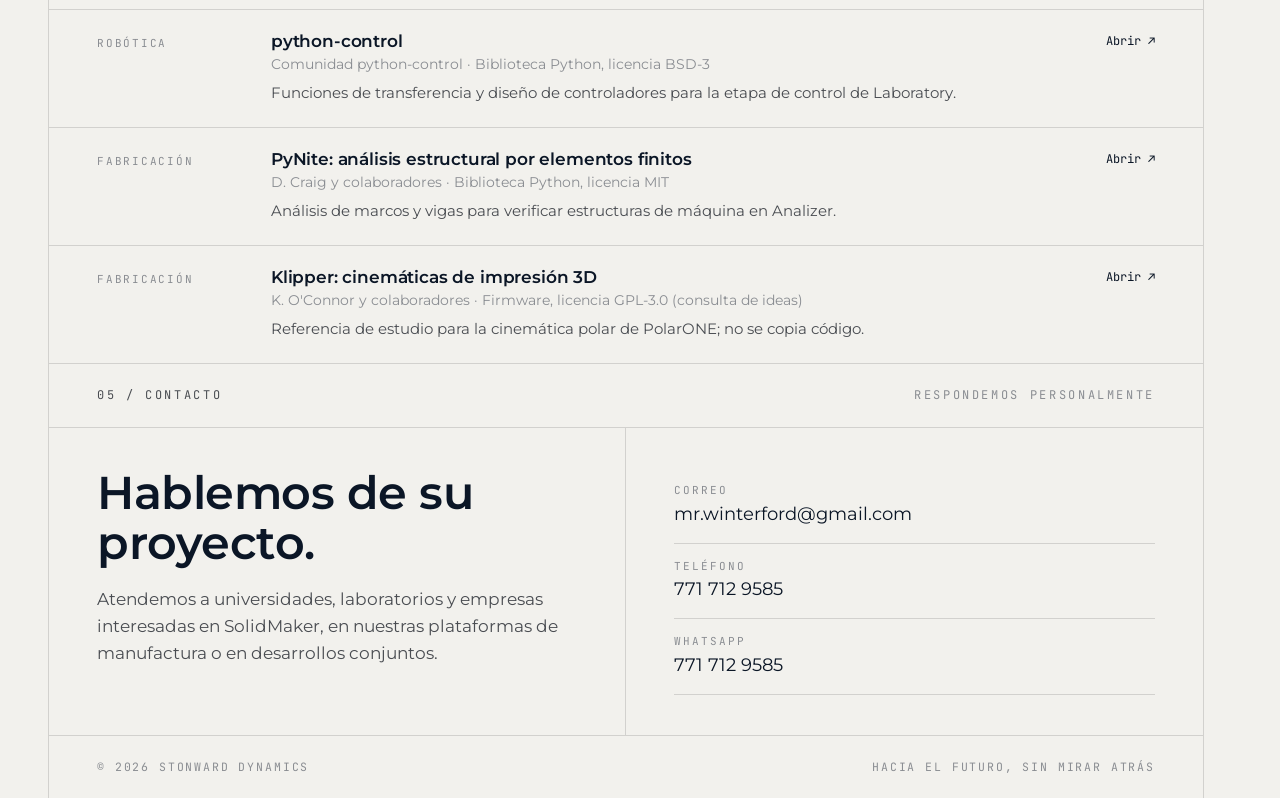
==== commit 0248b354: "Sitio: metadatos para compartir en redes, sitemap, robots y página 404 Co-Authored-By: Claude Opus 5" ====
--- a/index.html
+++ b/index.html
@@ -5,6 +5,13 @@
 <meta name="viewport" content="width=device-width, initial-scale=1">
 <title>Stonward Dynamics</title>
 <meta name="description" content="Stonward Dynamics: casa de ingeniería que diseña su propio software, construye sus propias máquinas e investiga en la frontera entre la mecánica, lo vivo y la inteligencia artificial.">
+<meta property="og:type" content="website">
+<meta property="og:site_name" content="Stonward Dynamics">
+<meta property="og:title" content="Stonward Dynamics">
+<meta property="og:description" content="Stonward Dynamics: casa de ingeniería que diseña su propio software, construye sus propias máquinas e investiga en la frontera entre la mecánica, lo vivo y la inteligencia artificial.">
+<meta property="og:image" content="https://docwinterford.github.io/stonward-dynamic/img/sd-r7.jpg">
+<meta property="og:url" content="https://docwinterford.github.io/stonward-dynamic/">
+<meta name="twitter:card" content="summary_large_image">
 <meta name="theme-color" content="#0b1626">
 <link rel="icon" href="img/icono.svg" type="image/svg+xml">
 <link rel="preconnect" href="https://fonts.googleapis.com">
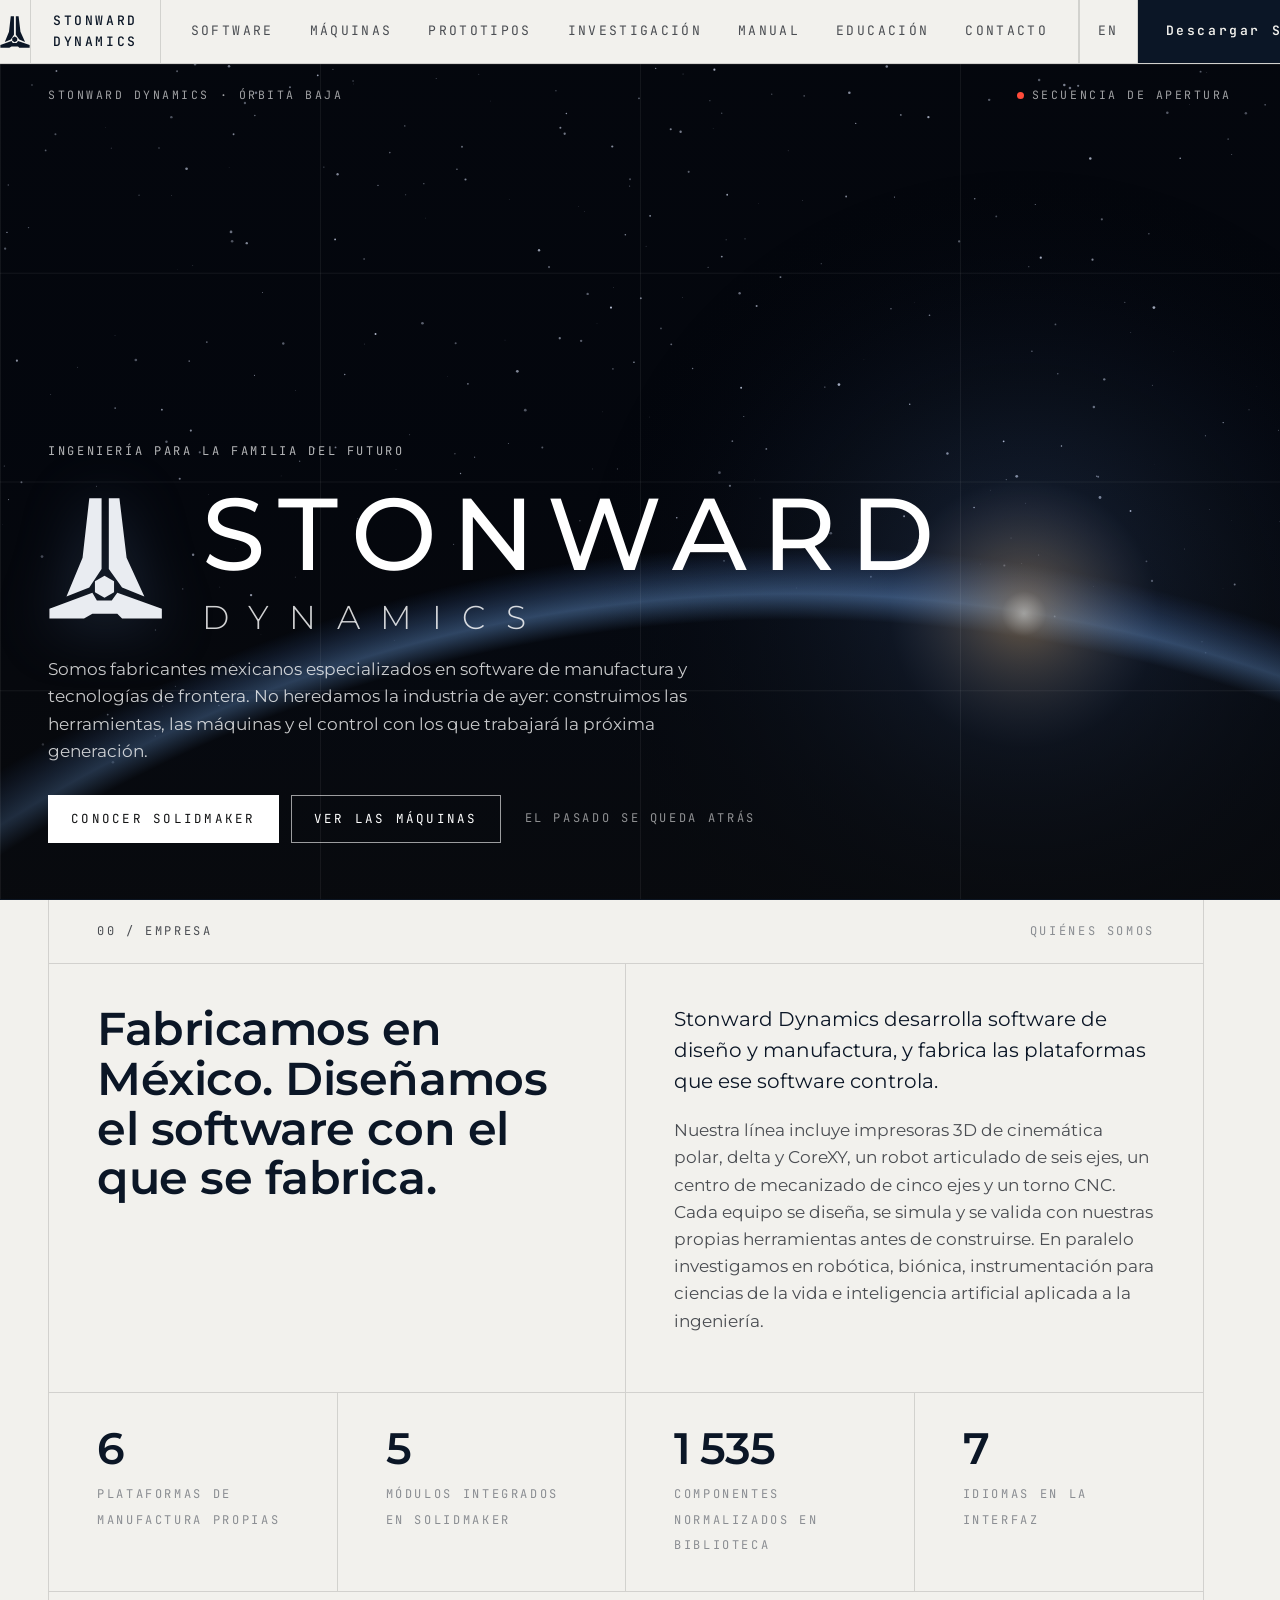
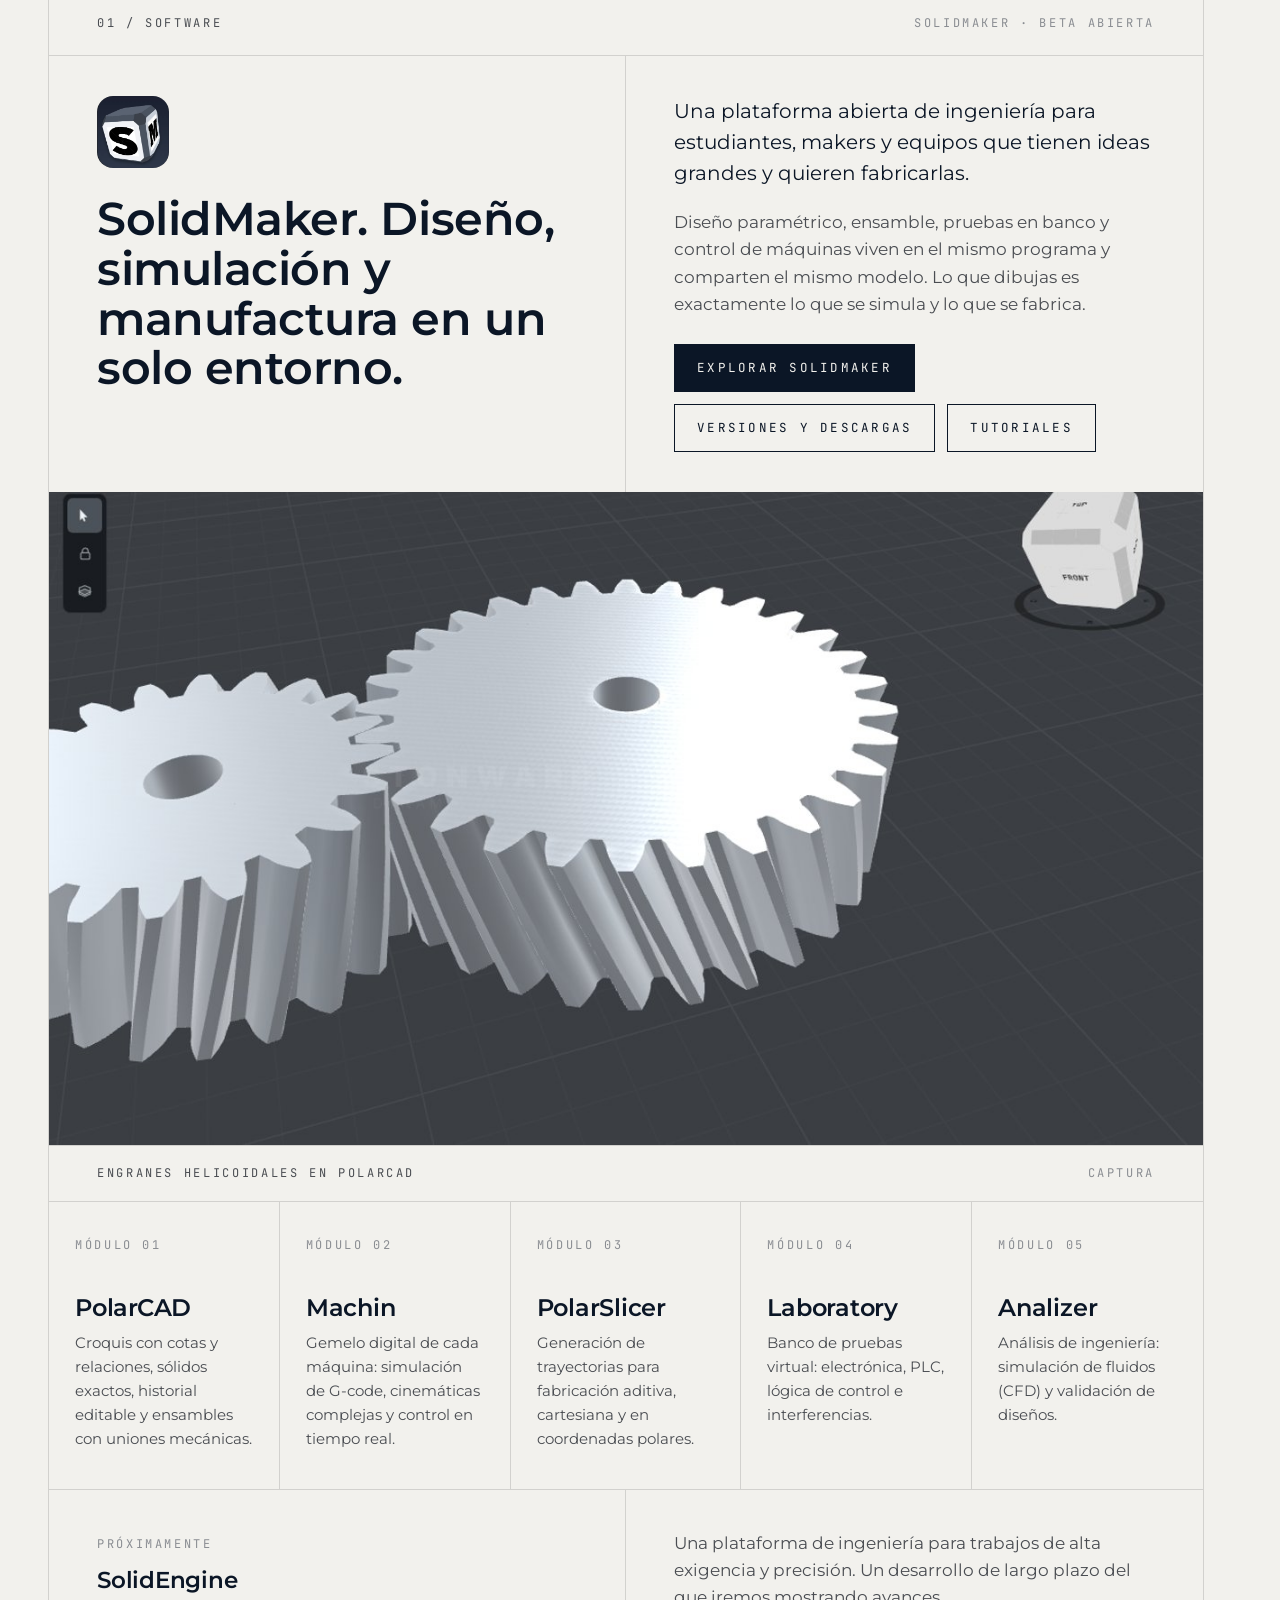
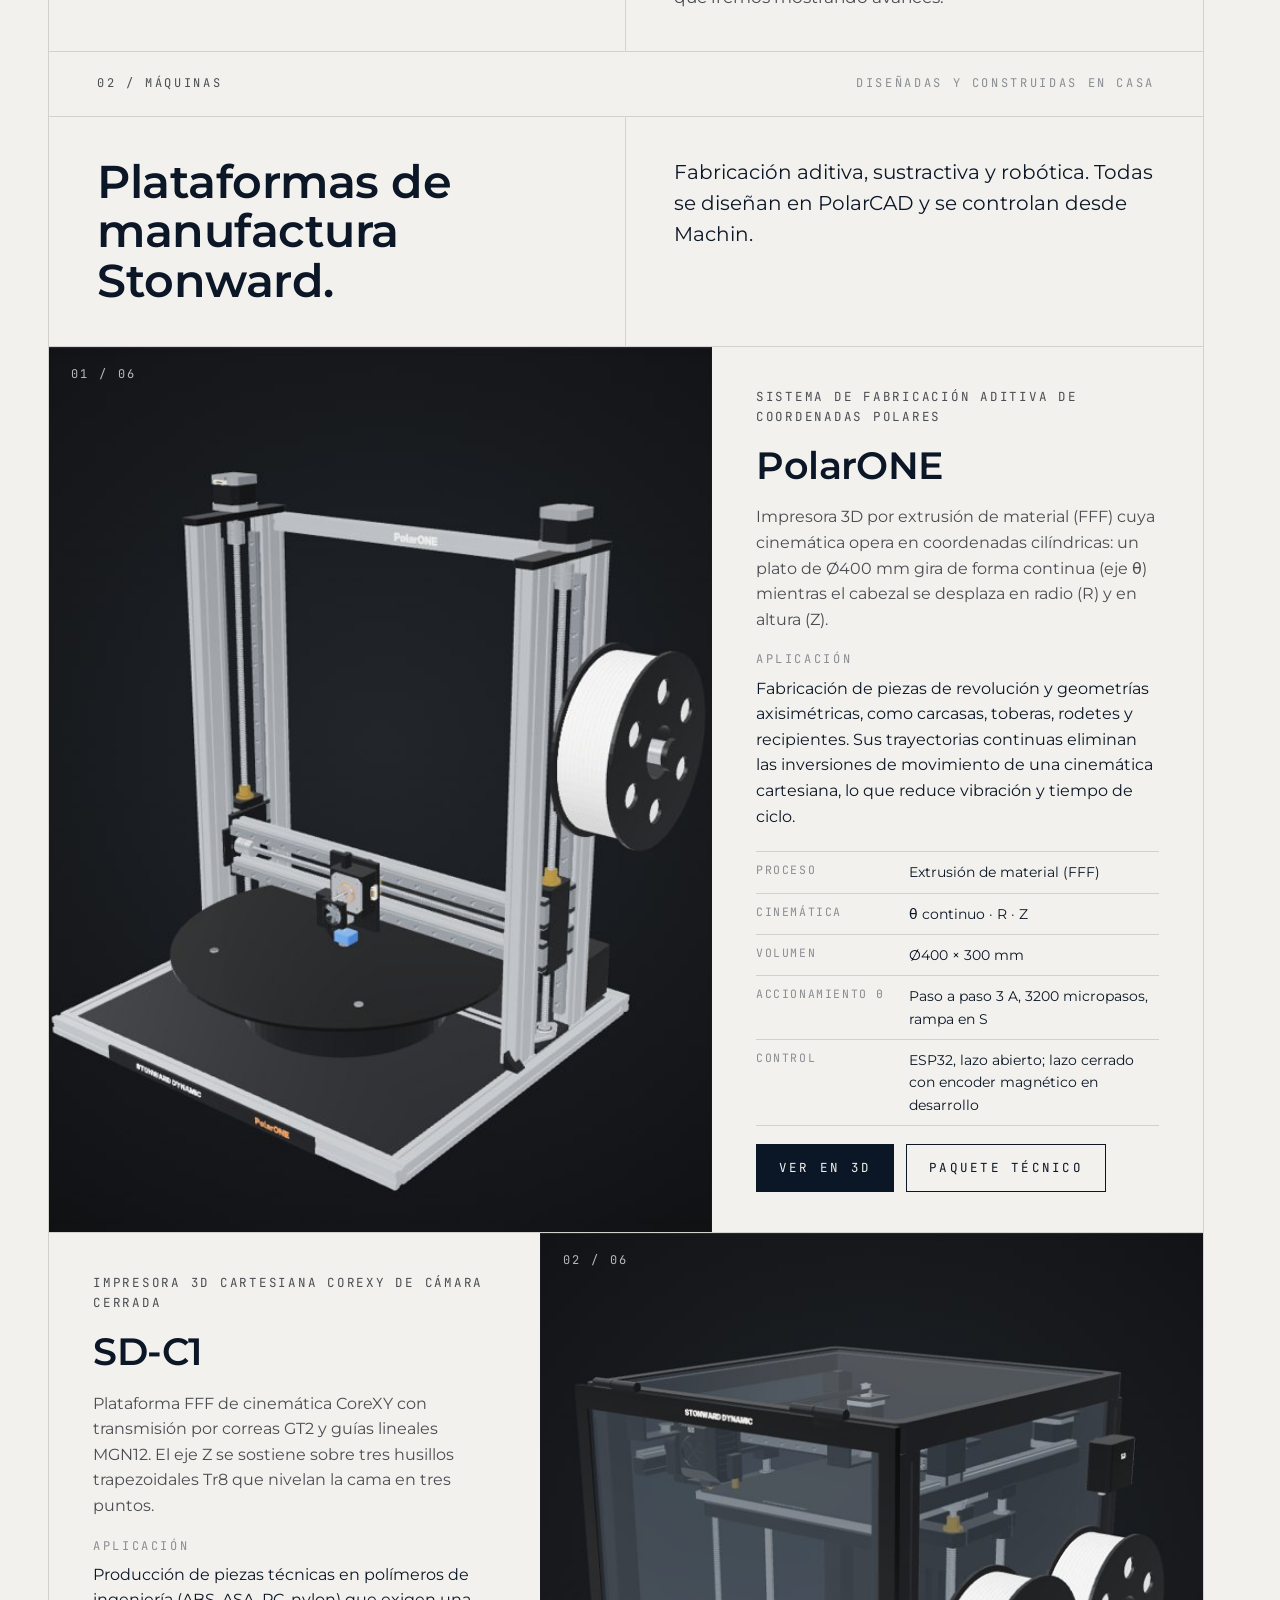
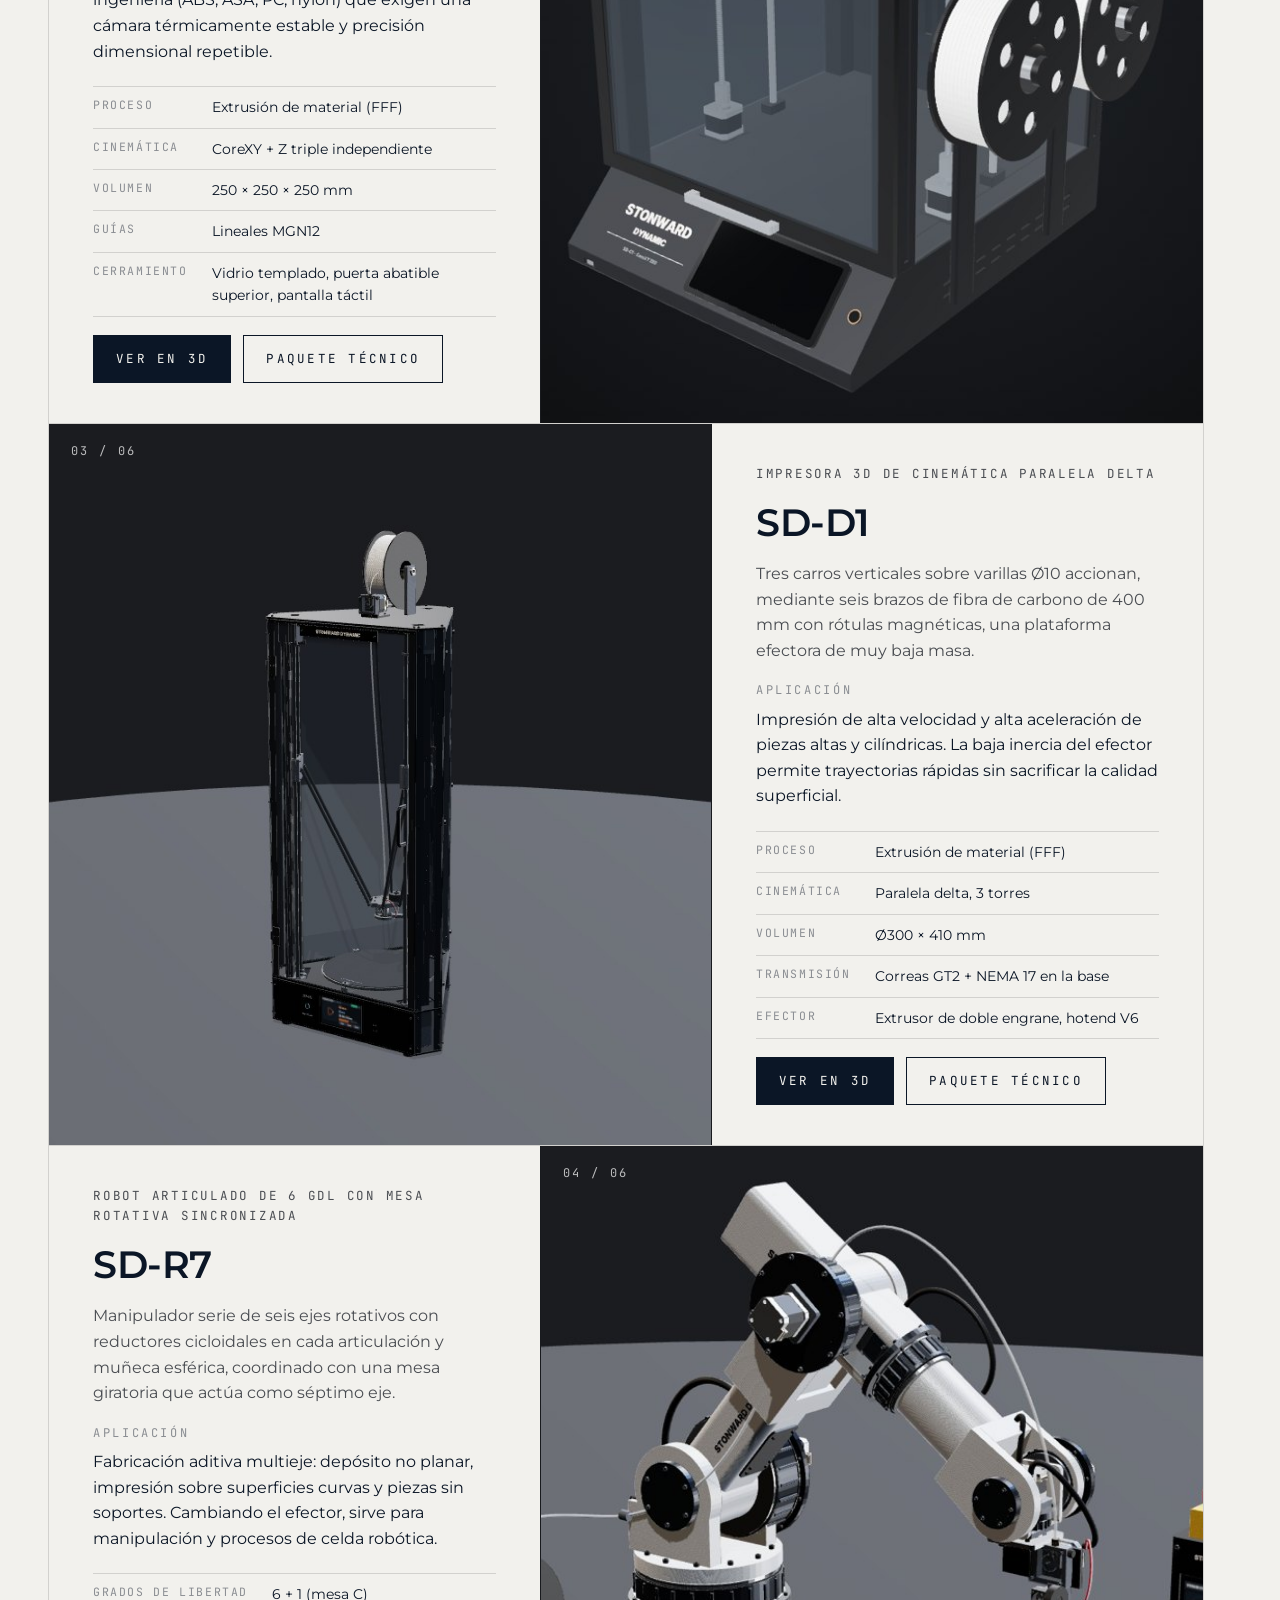
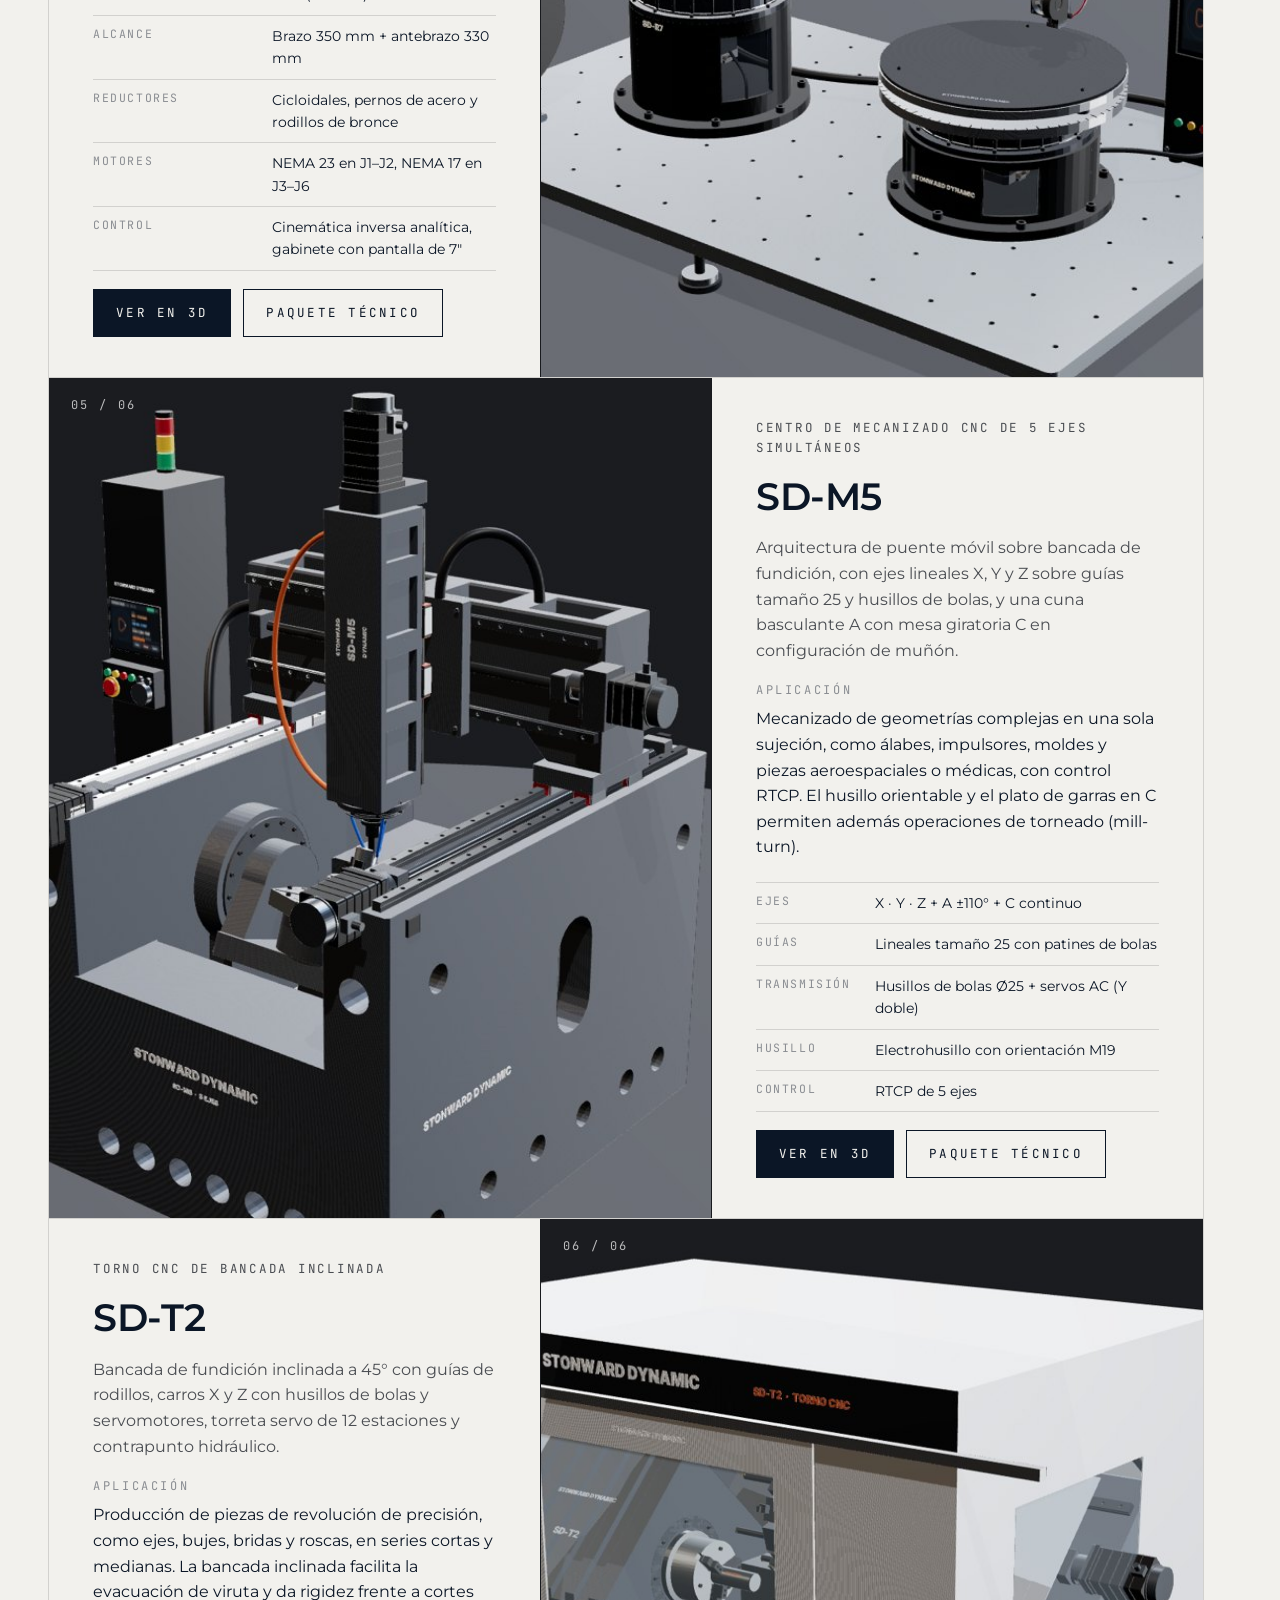
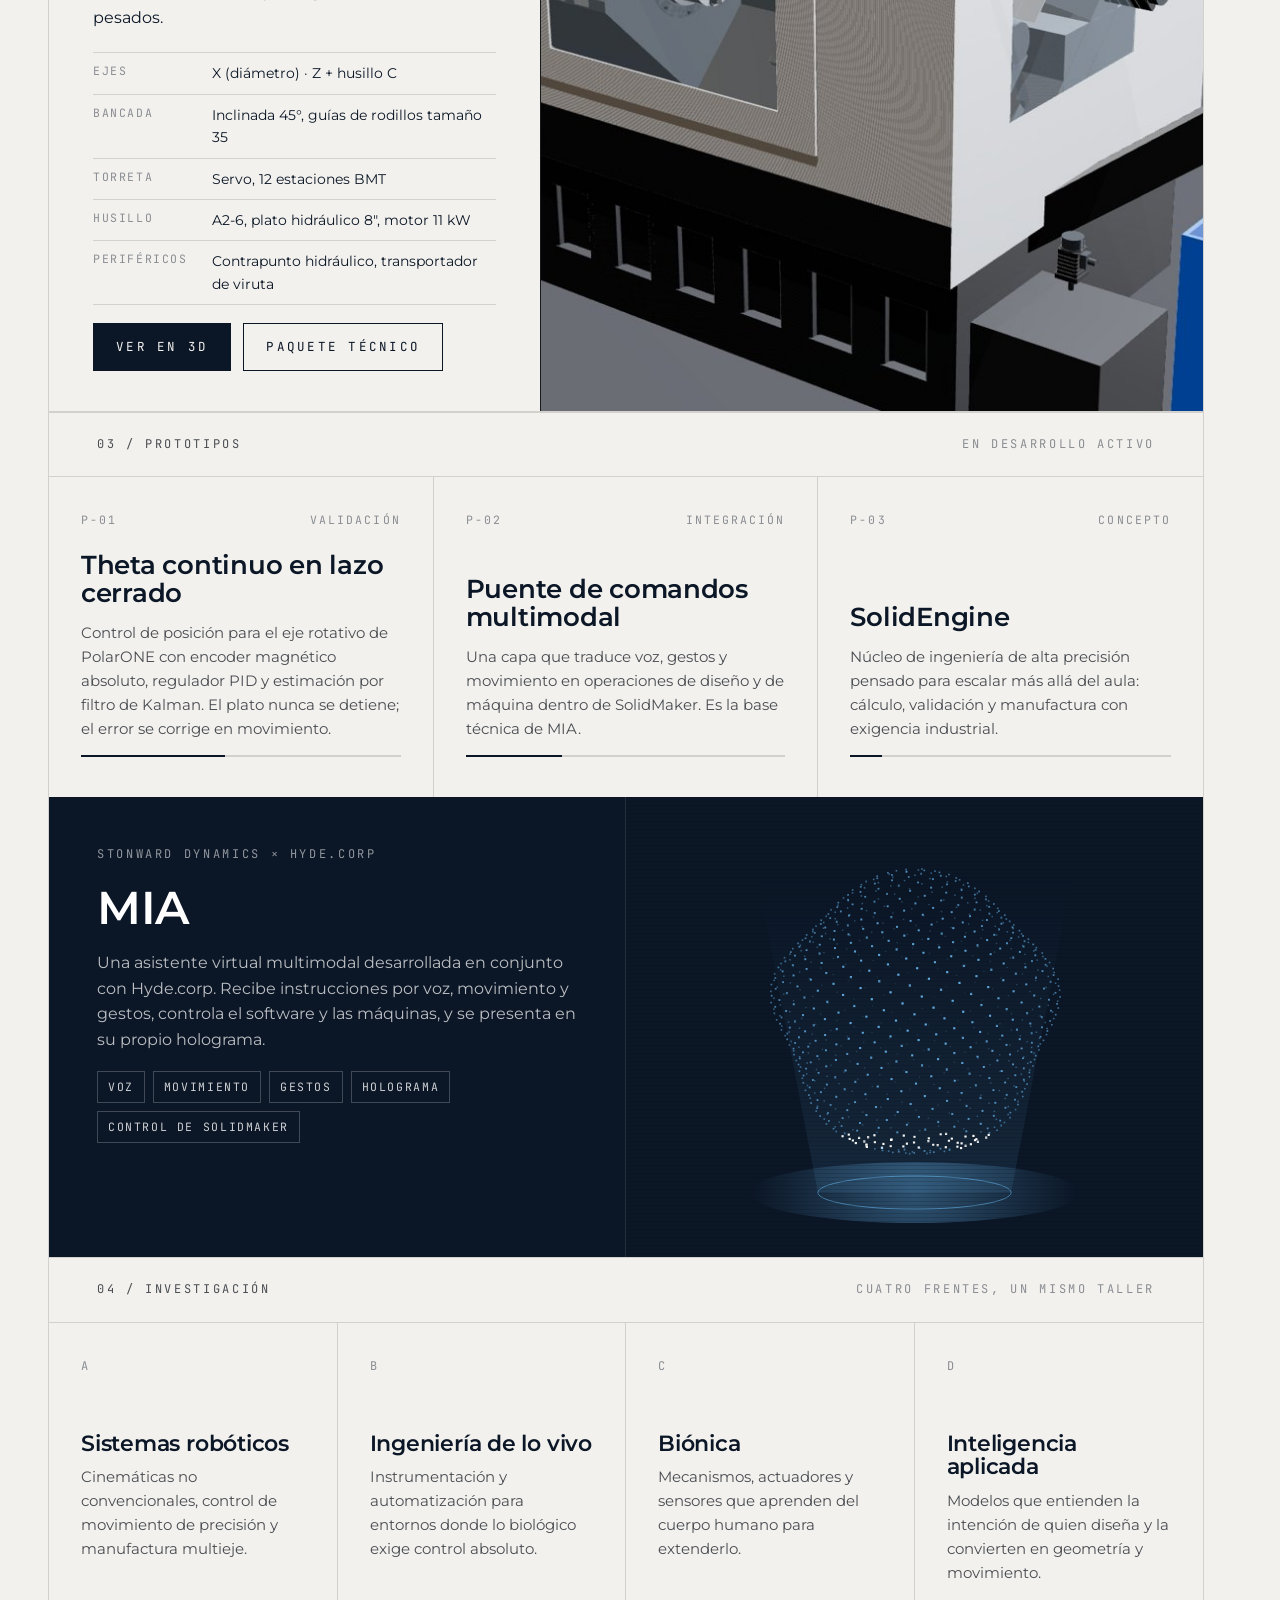
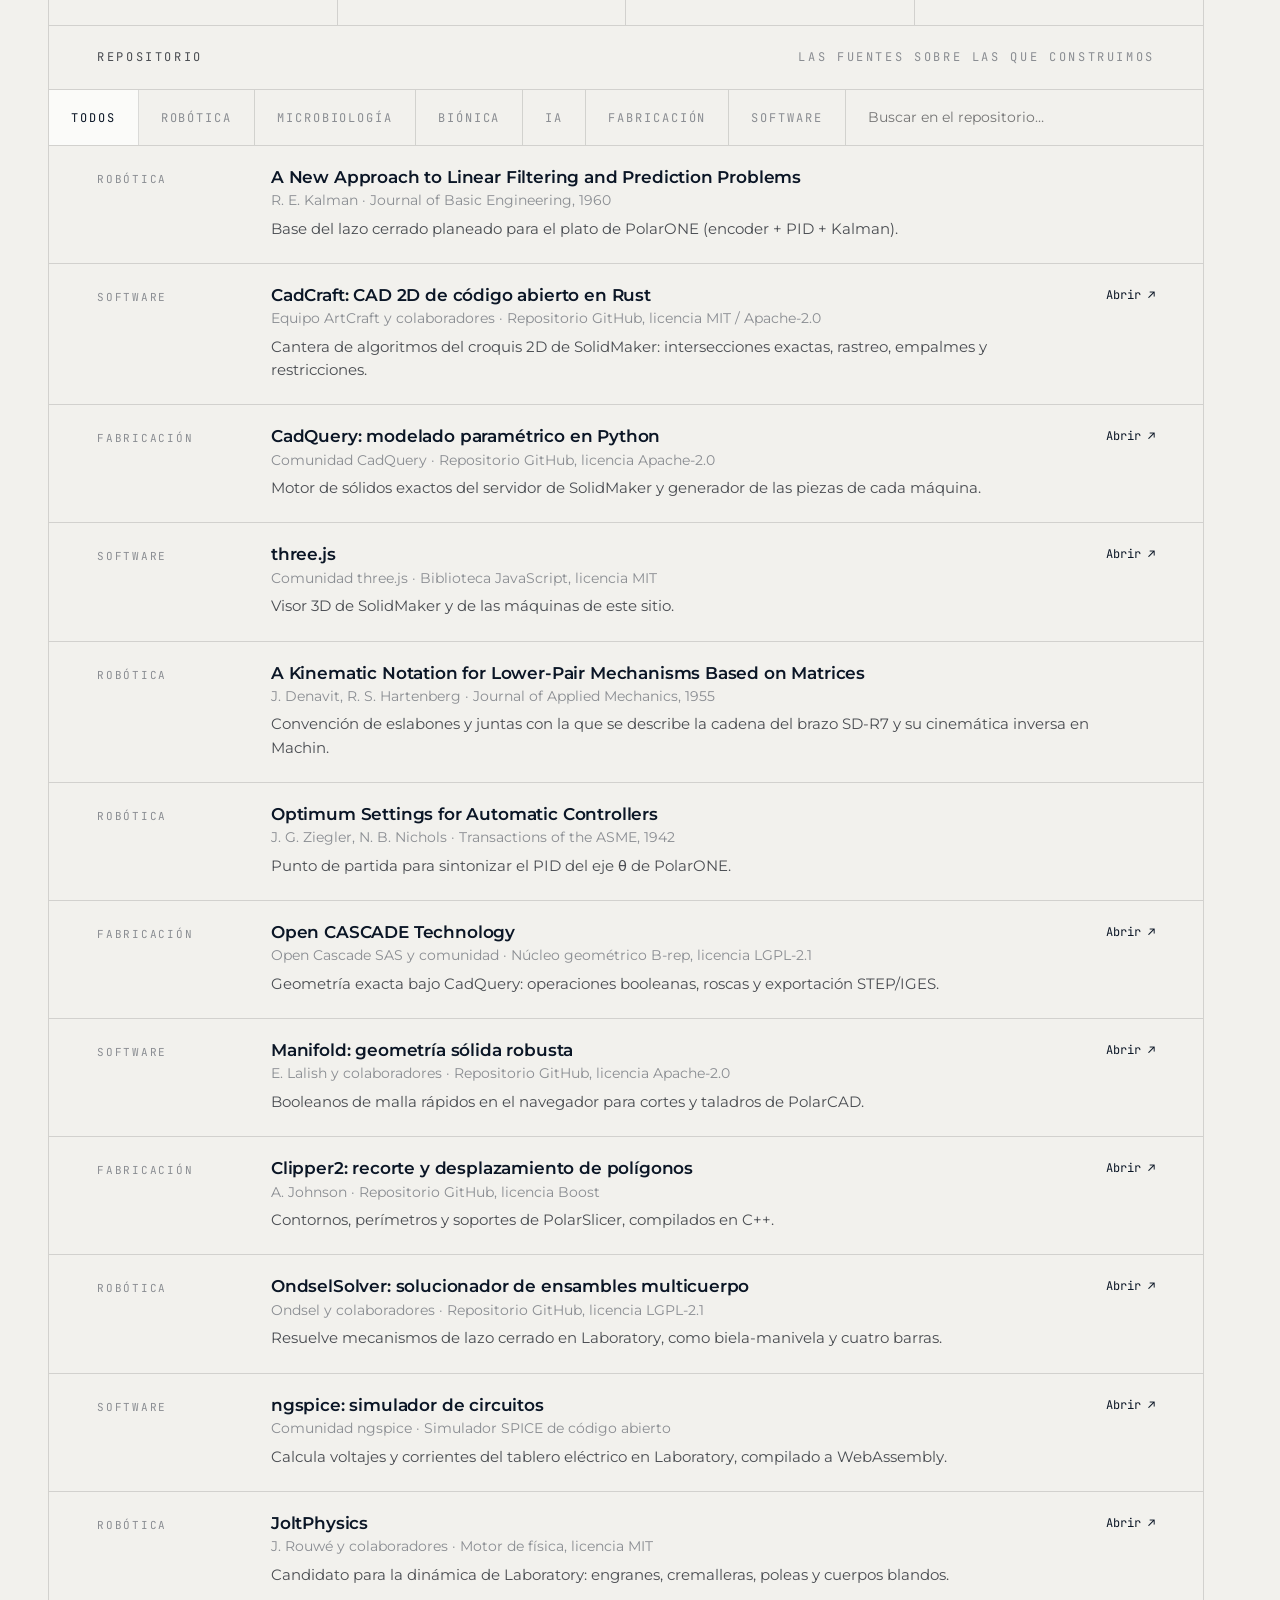
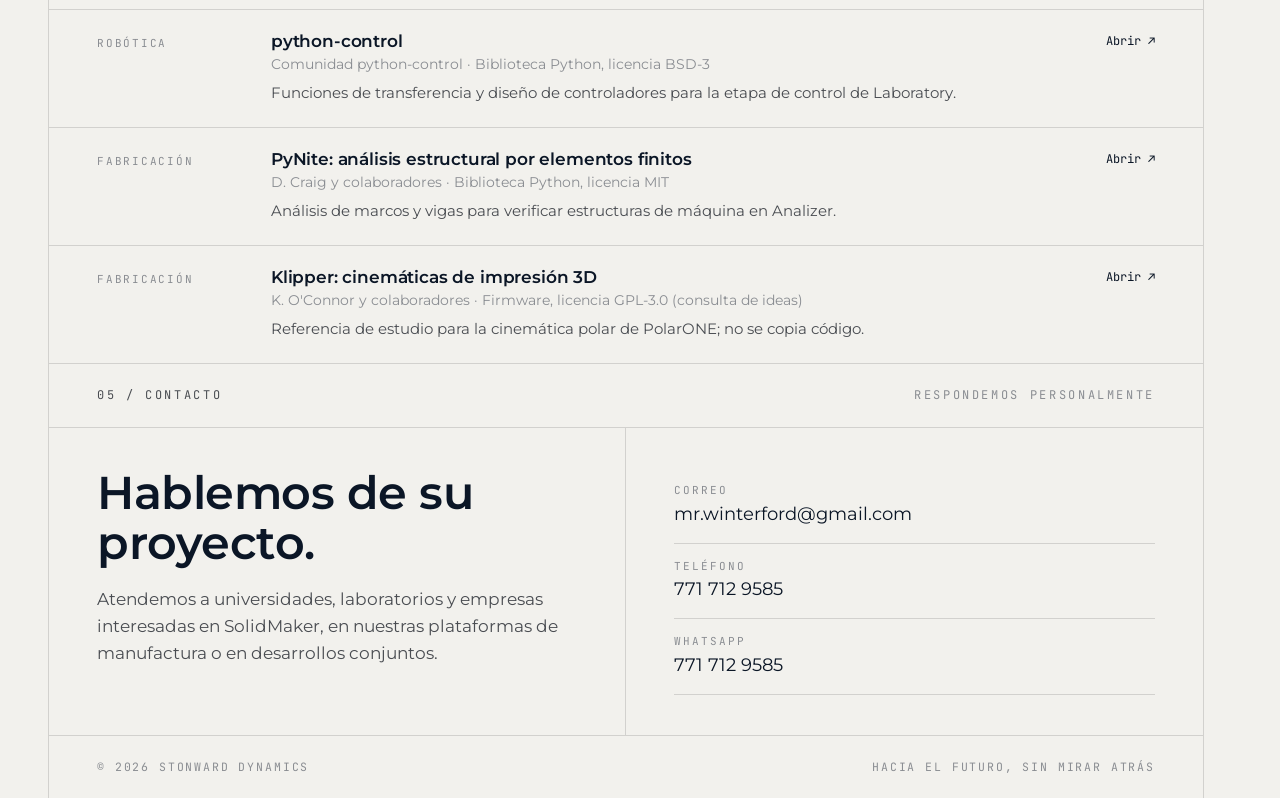
==== commit c15c0438: "Sitio en inglés: inicio y SolidMaker, con selector ES/EN en el menú Co-Authored-By: Claude Opus 5.5 " ====
--- a/index.html
+++ b/index.html
@@ -4,6 +4,7 @@
 <meta charset="utf-8">
 <meta name="viewport" content="width=device-width, initial-scale=1">
 <title>Stonward Dynamics</title>
+<link rel="alternate" hreflang="en" href="https://docwinterford.github.io/stonward-dynamic/index-en.html">
 <meta name="description" content="Stonward Dynamics: casa de ingeniería que diseña su propio software, construye sus propias máquinas e investiga en la frontera entre la mecánica, lo vivo y la inteligencia artificial.">
 <meta property="og:type" content="website">
 <meta property="og:site_name" content="Stonward Dynamics">
@@ -36,6 +37,7 @@
     <a href="#contacto">Contacto</a>
   </div>
   <span class="relleno"></span>
+  <a class="idioma" href="index-en.html" hreflang="en" lang="en">EN</a>
   <a class="contacto-mini" href="mailto:mr.winterford@gmail.com">Escríbenos</a>
   <a class="cta" href="solidmaker.html#descargas">Descargar SolidMaker</a>
   <button class="hamb" id="nav-menu" aria-label="Menú">≡</button>
--- a/css/claro.css
+++ b/css/claro.css
@@ -38,6 +38,8 @@
 .barra .menu a:hover, .barra .menu a.activo { color: var(--tinta); }
 .barra .marca-txt { padding: 0 22px; font-family: var(--mono); font-size: 13px; letter-spacing: .2em; font-weight: 500; }
 .barra .relleno { flex: 1; border-right: 1px solid var(--linea); }
+.barra .idioma { padding: 0 18px; font-family: var(--mono); font-size: 13px; letter-spacing: .18em; color: var(--tinta-2); }
+.barra .idioma:hover { color: var(--acento); }
 .barra .contacto-mini { padding: 0 22px; font-family: var(--mono); font-size: 13px; letter-spacing: .18em; color: var(--tinta-2); }
 .barra .cta { background: var(--marino); color: var(--papel); padding: 0 28px; font-family: var(--mono); font-size: 13px; letter-spacing: .2em; font-weight: 600; border-right: 0; transition: background .2s; }
 .barra .cta:hover { background: #2a2c30; }
@@ -203,7 +205,8 @@
 
 /* ---------- pantallas medianas y celular ---------- */
 @media (max-width: 1280px) { :root { --margen: 48px; --regla: 76px; } .etiquetas-r { display: none; } }
-@media (max-width: 1100px) { .barra .contacto-mini { display: none; } }
+@media (max-width: 1500px) { .barra .contacto-mini { display: none; } }
+.barra .cta, .barra .idioma { white-space: nowrap; }
 @media (max-width: 900px) {
   :root { --margen: 0px; --regla: 0px; }
   .regla { display: none; }
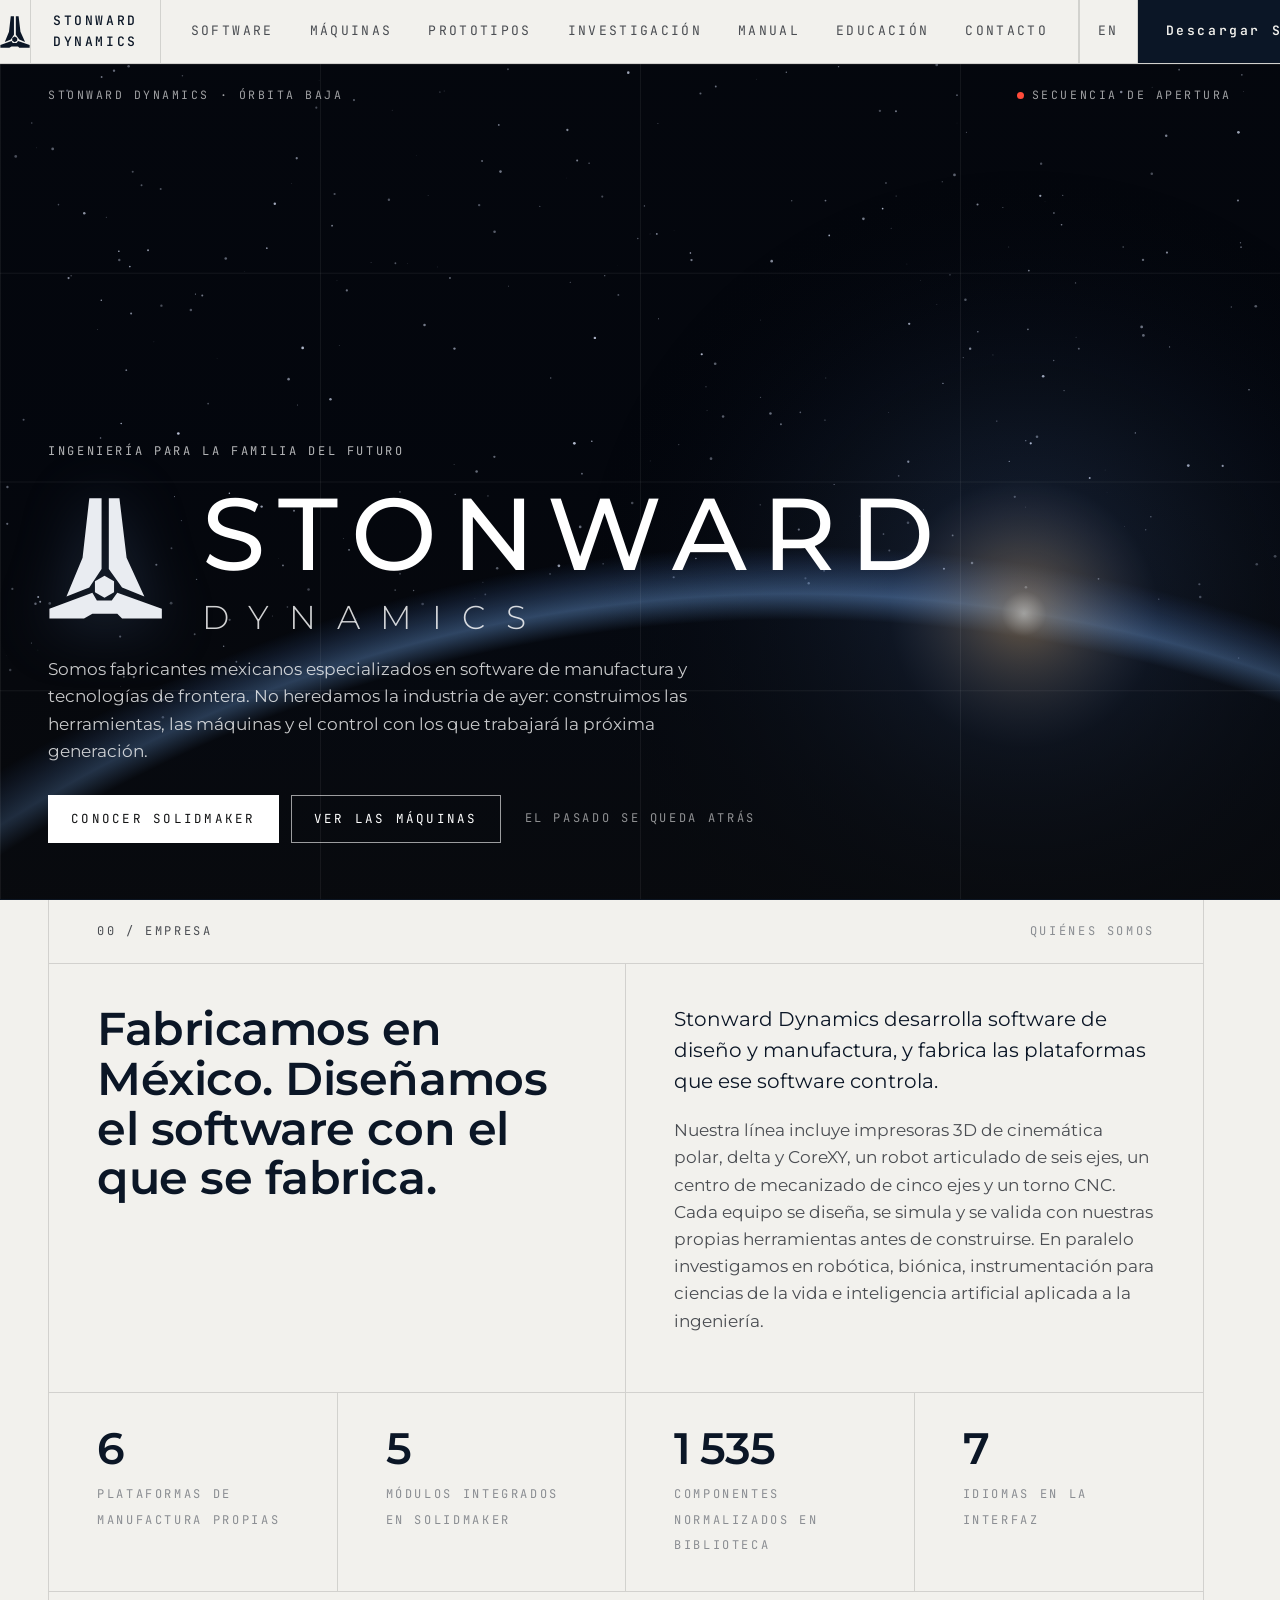
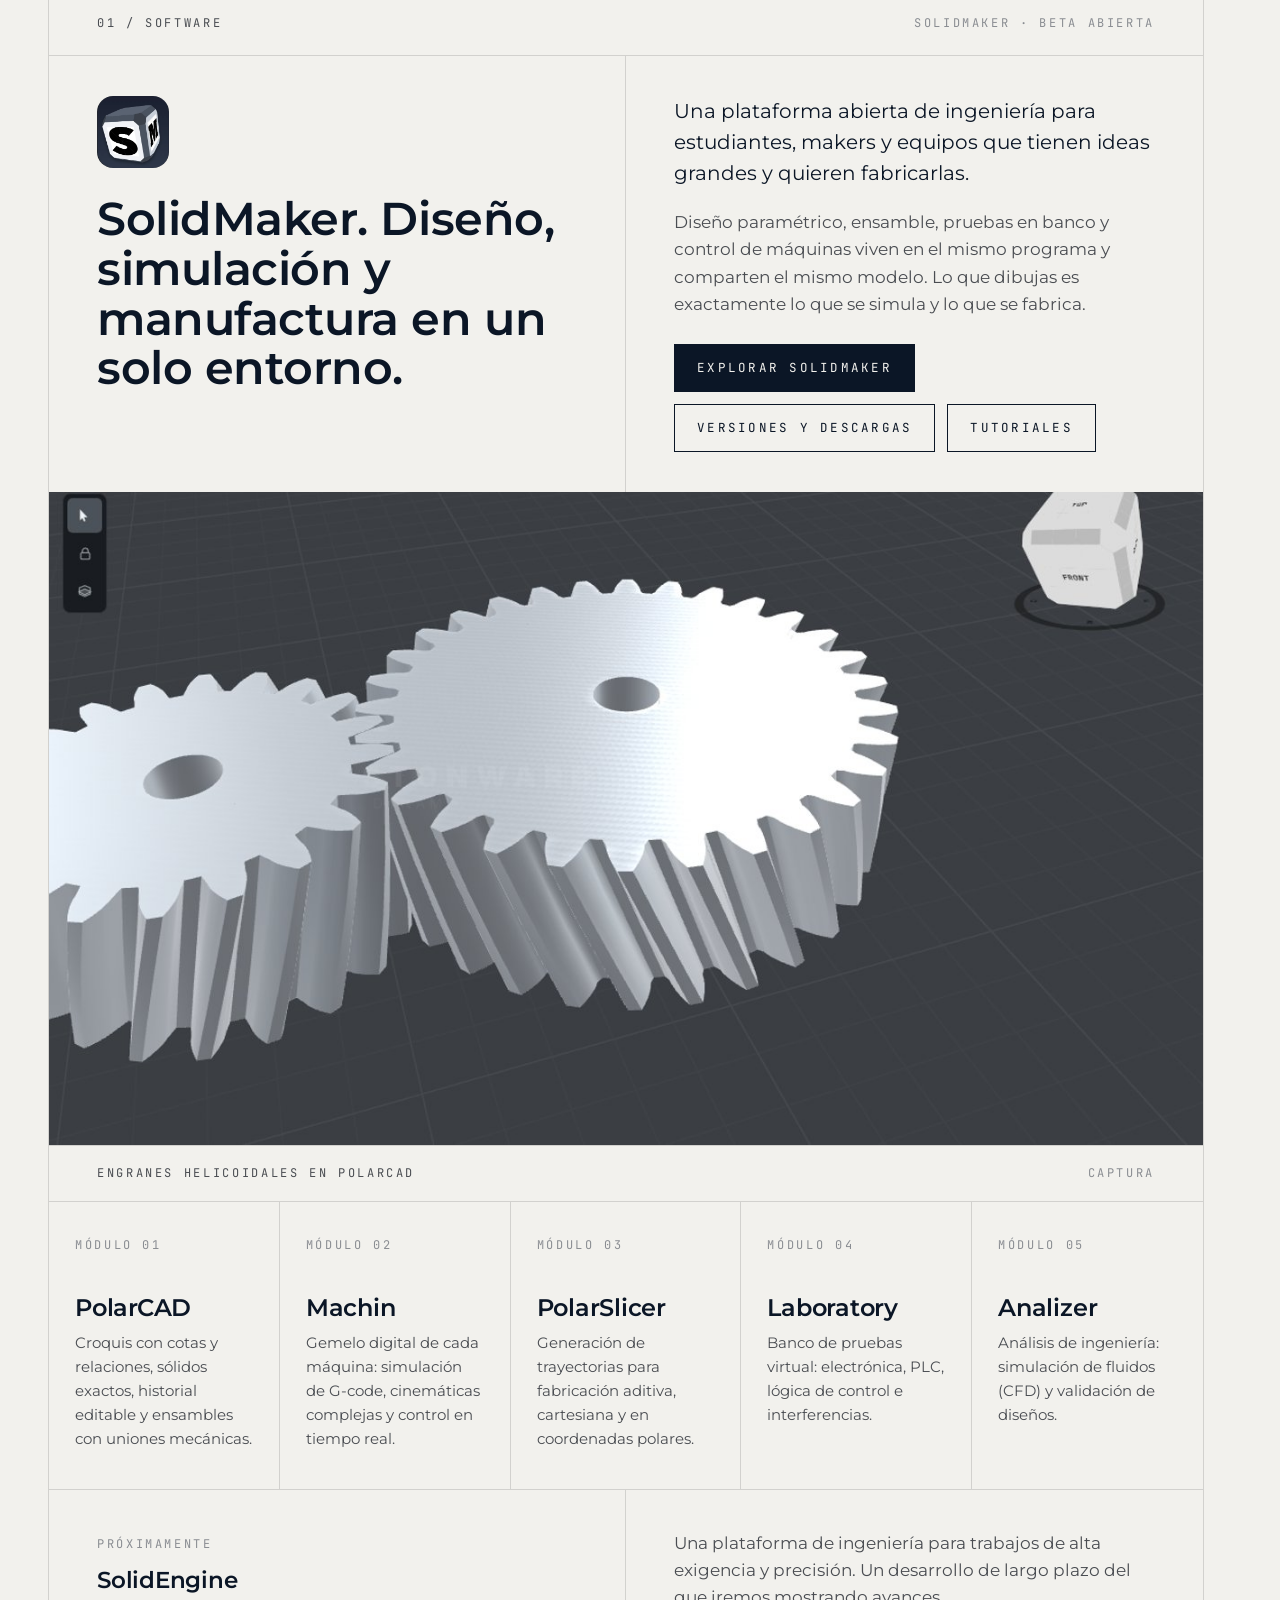
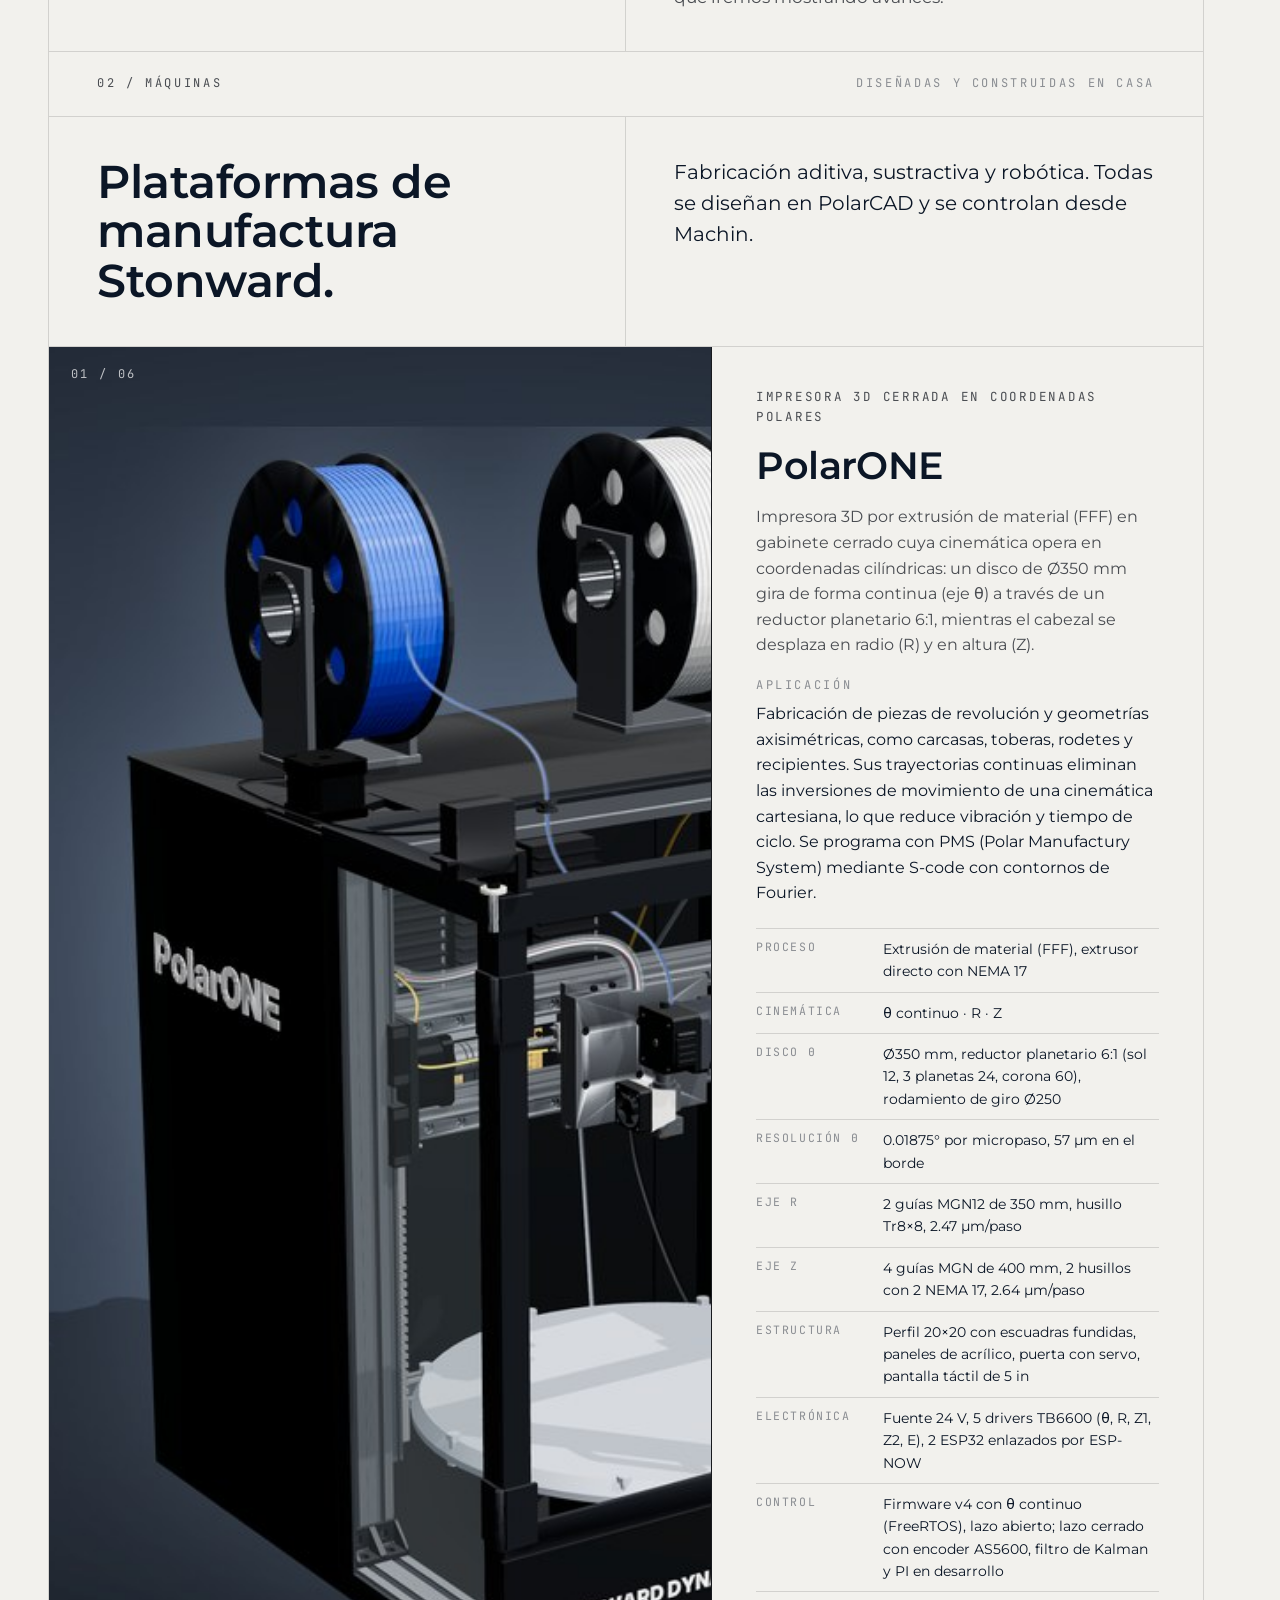
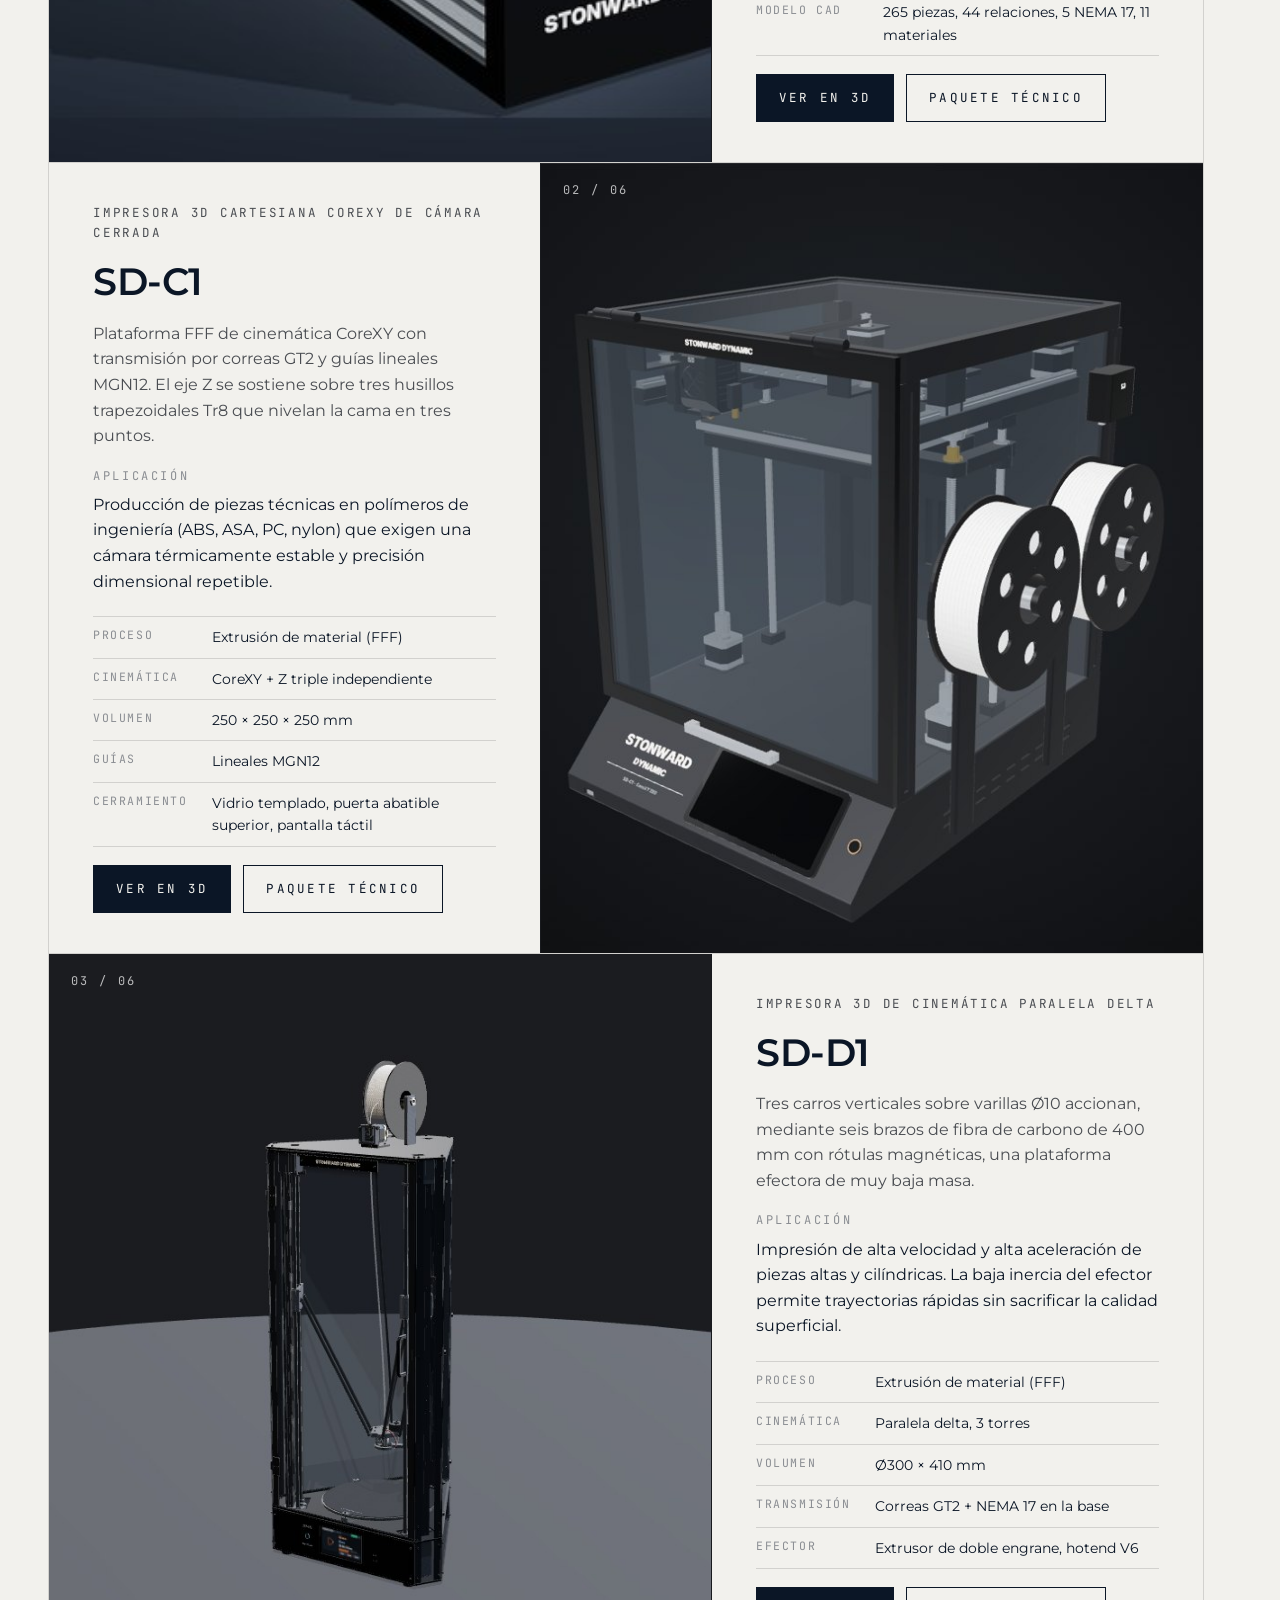
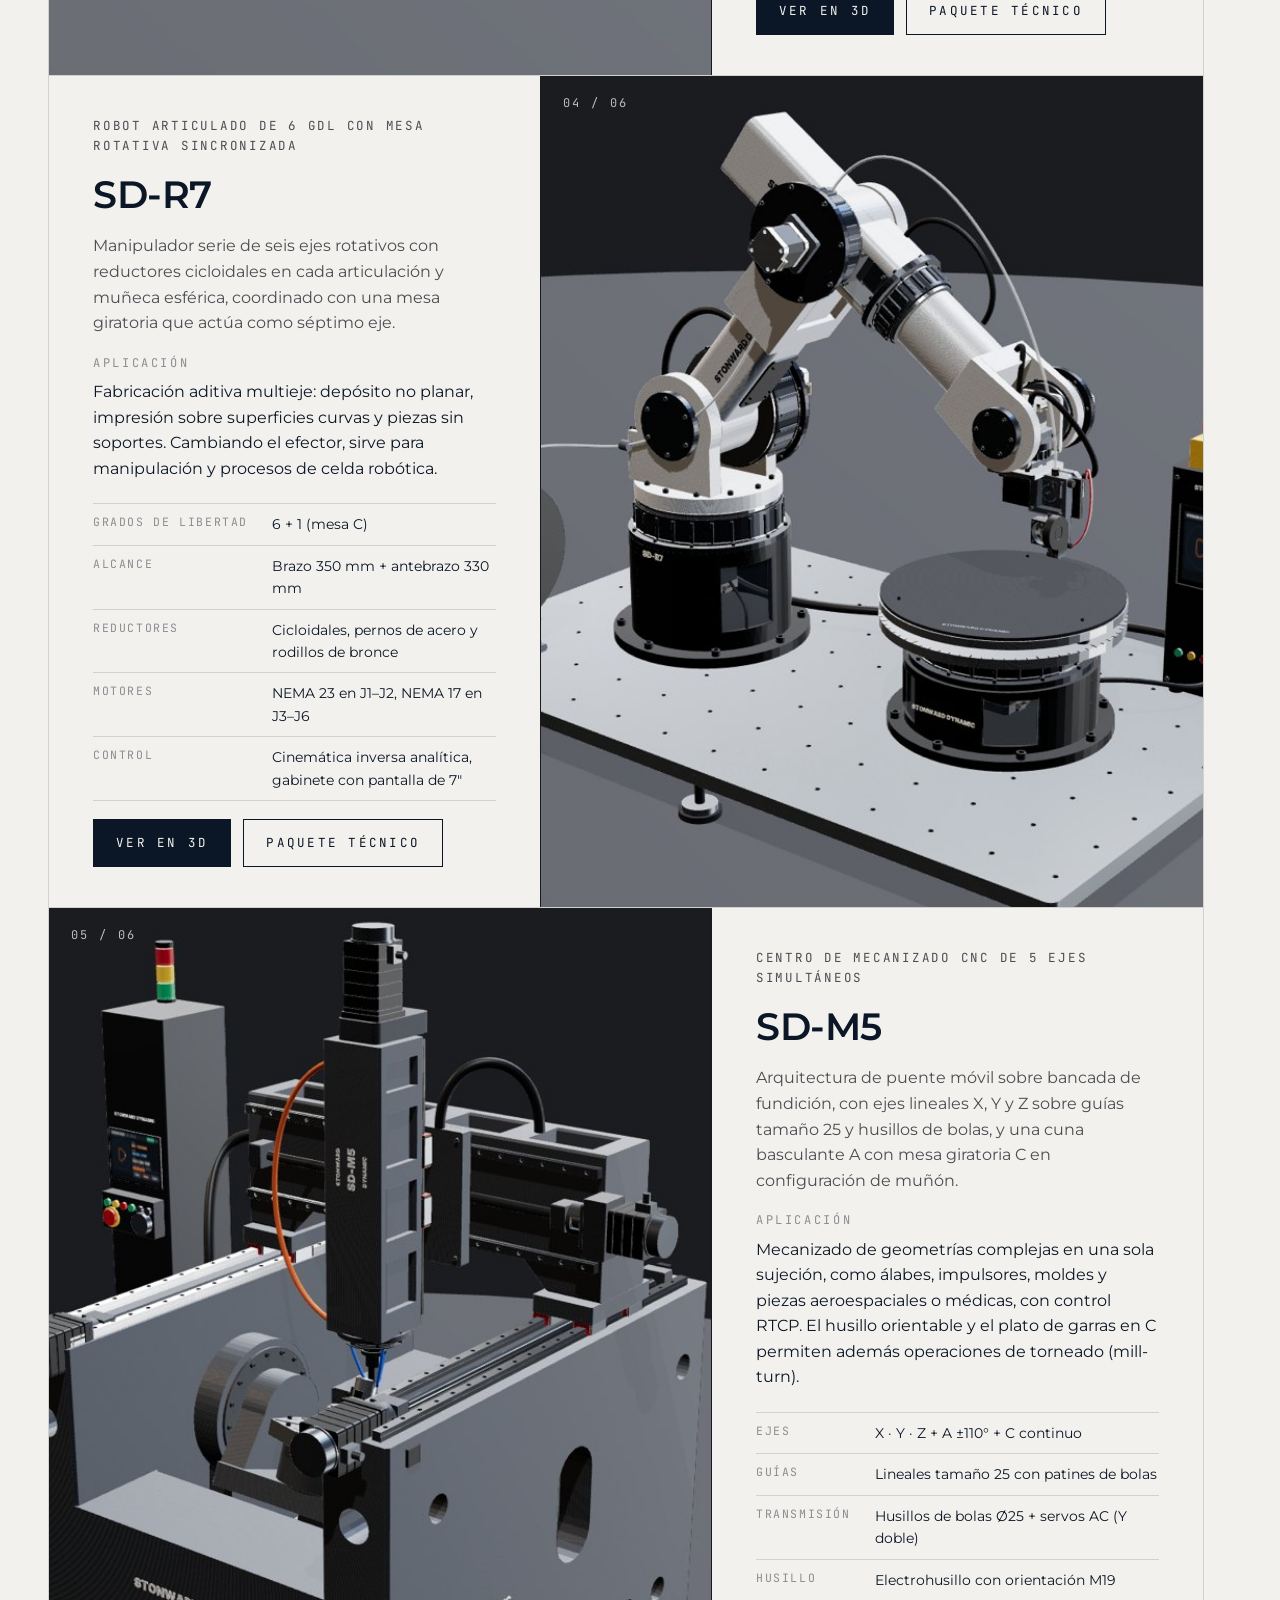
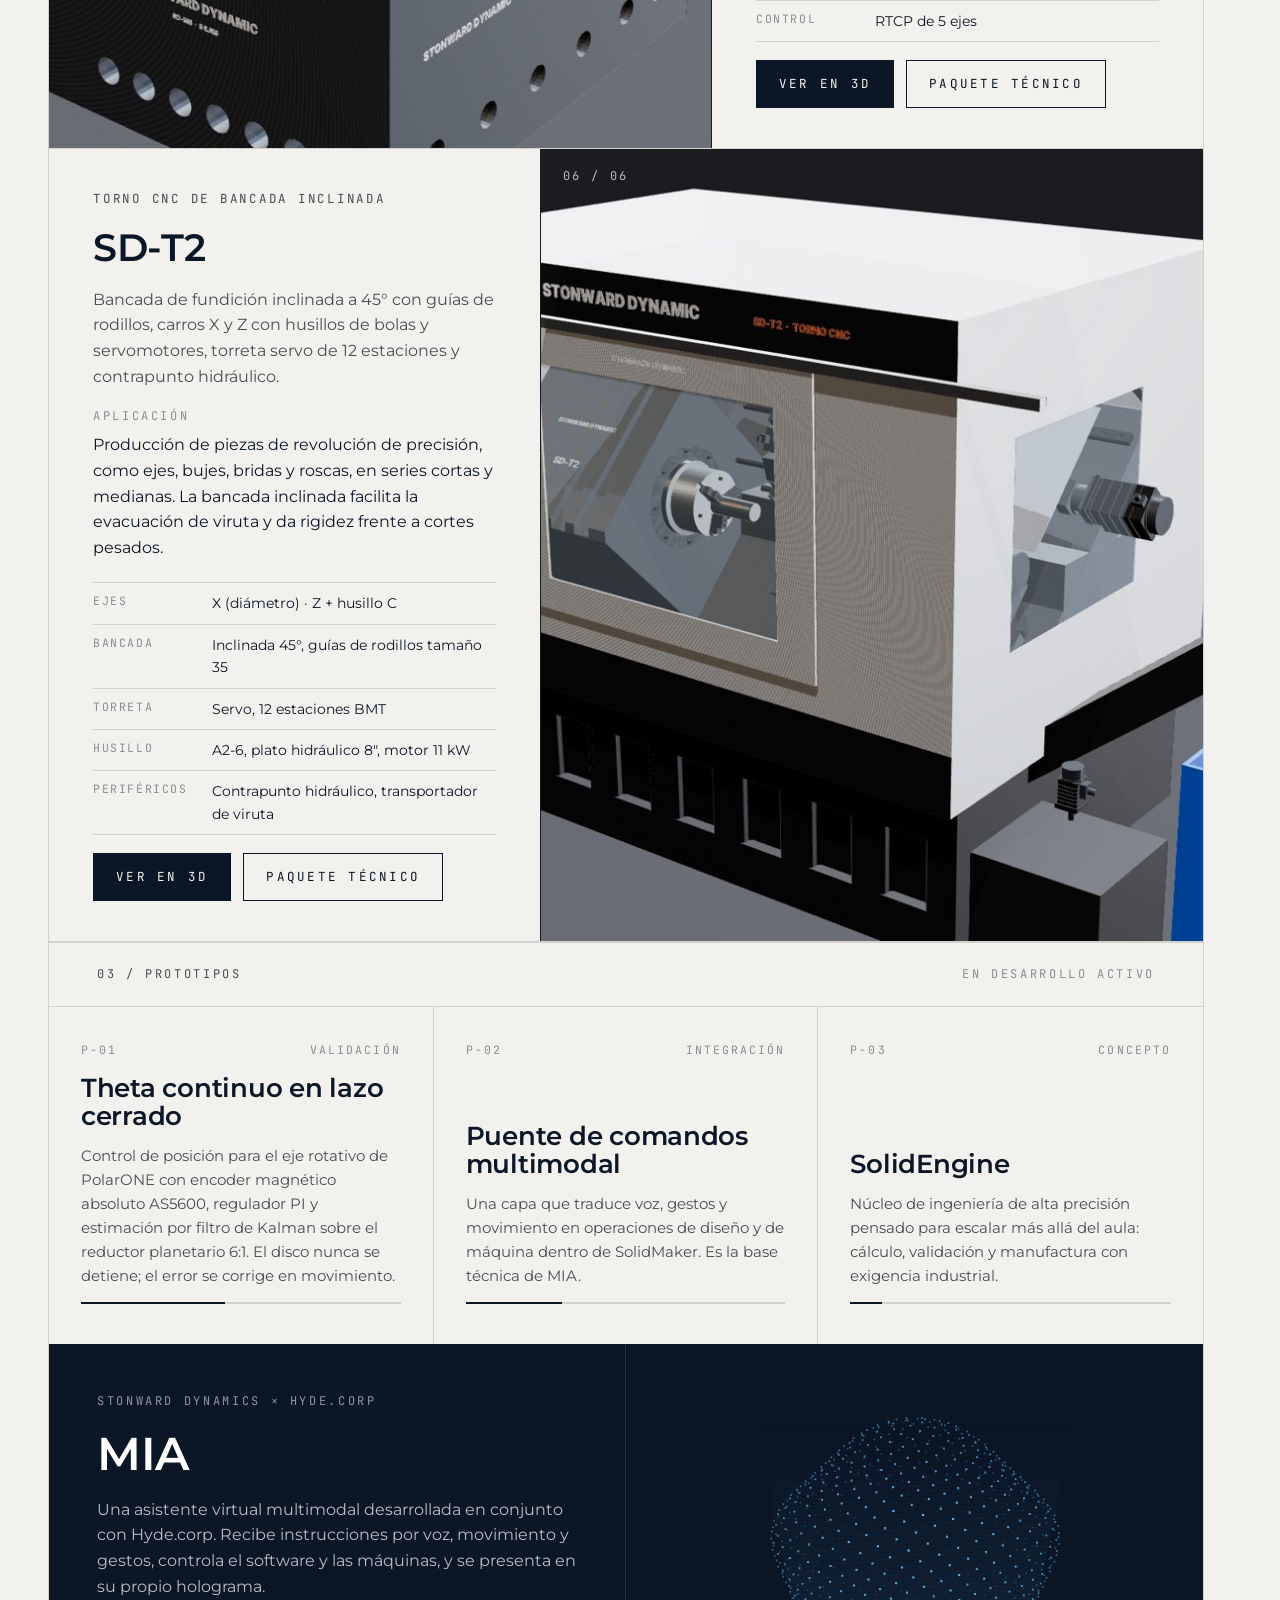
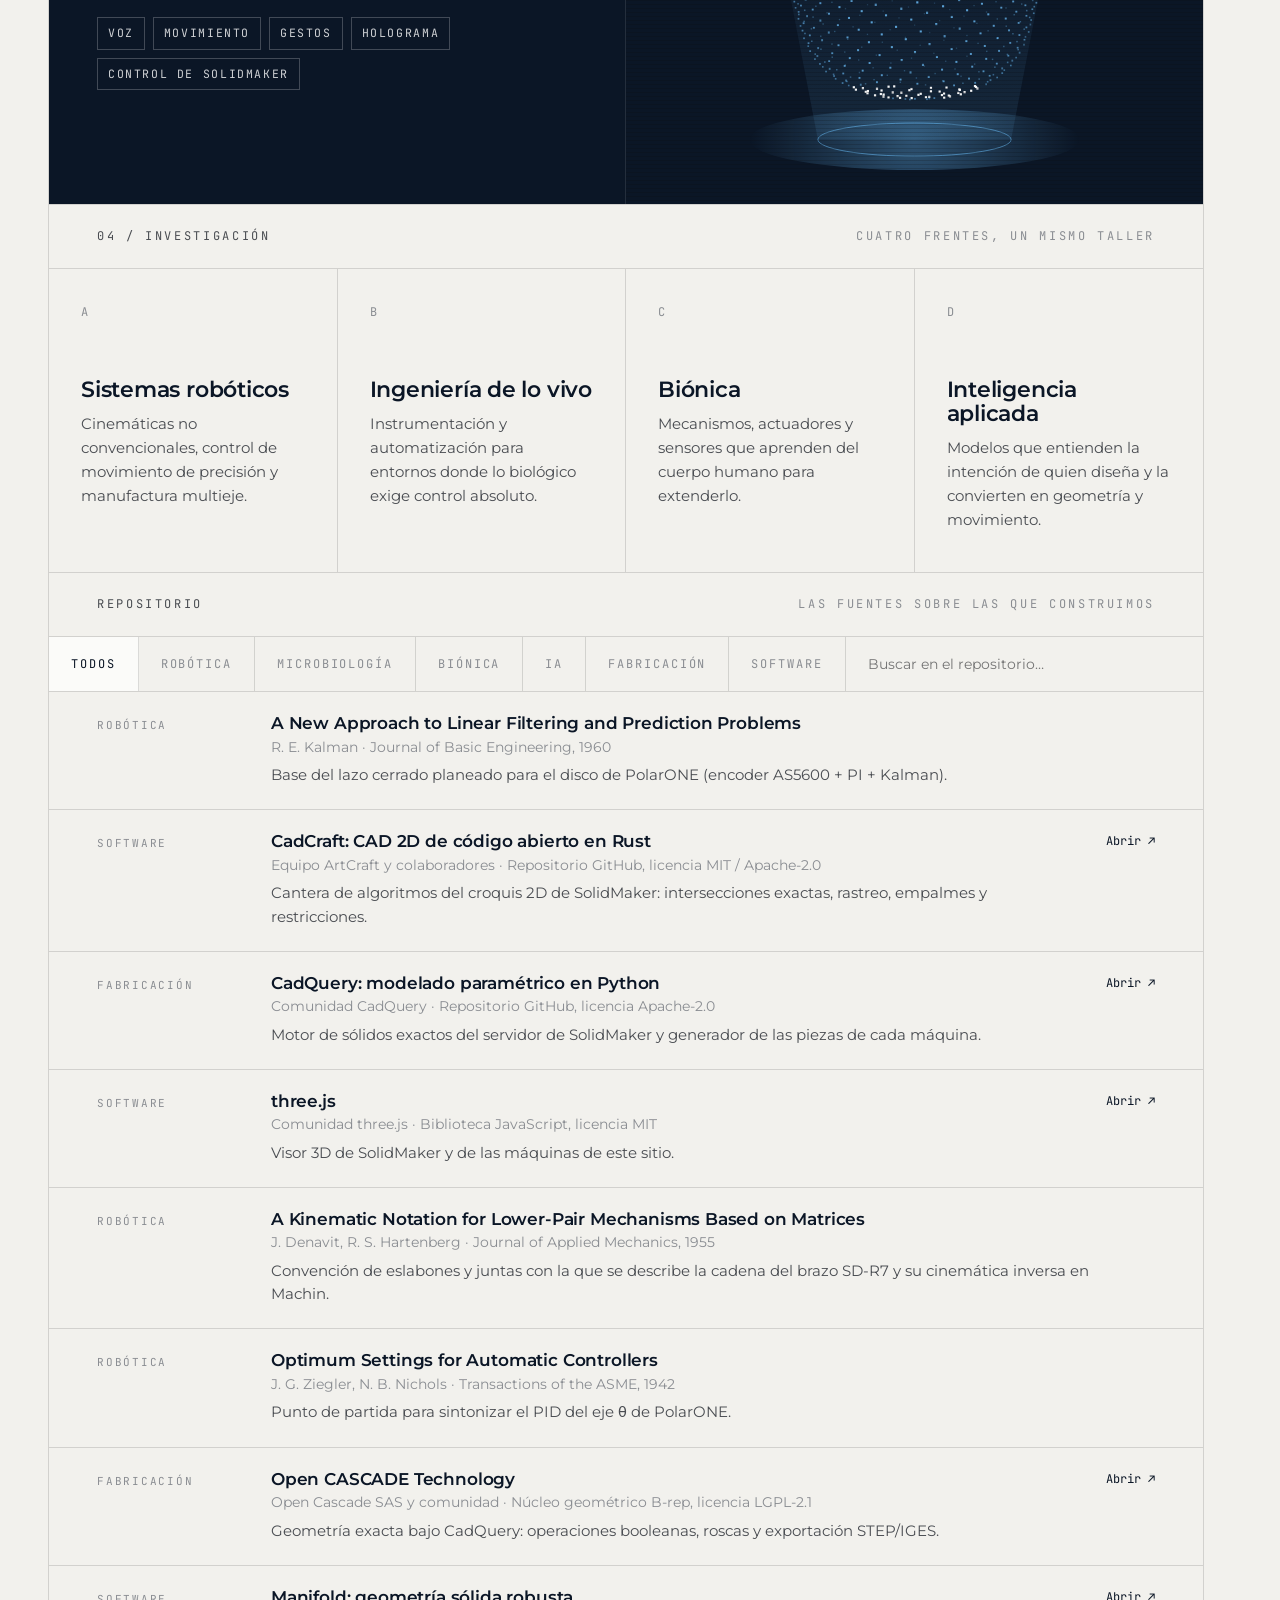
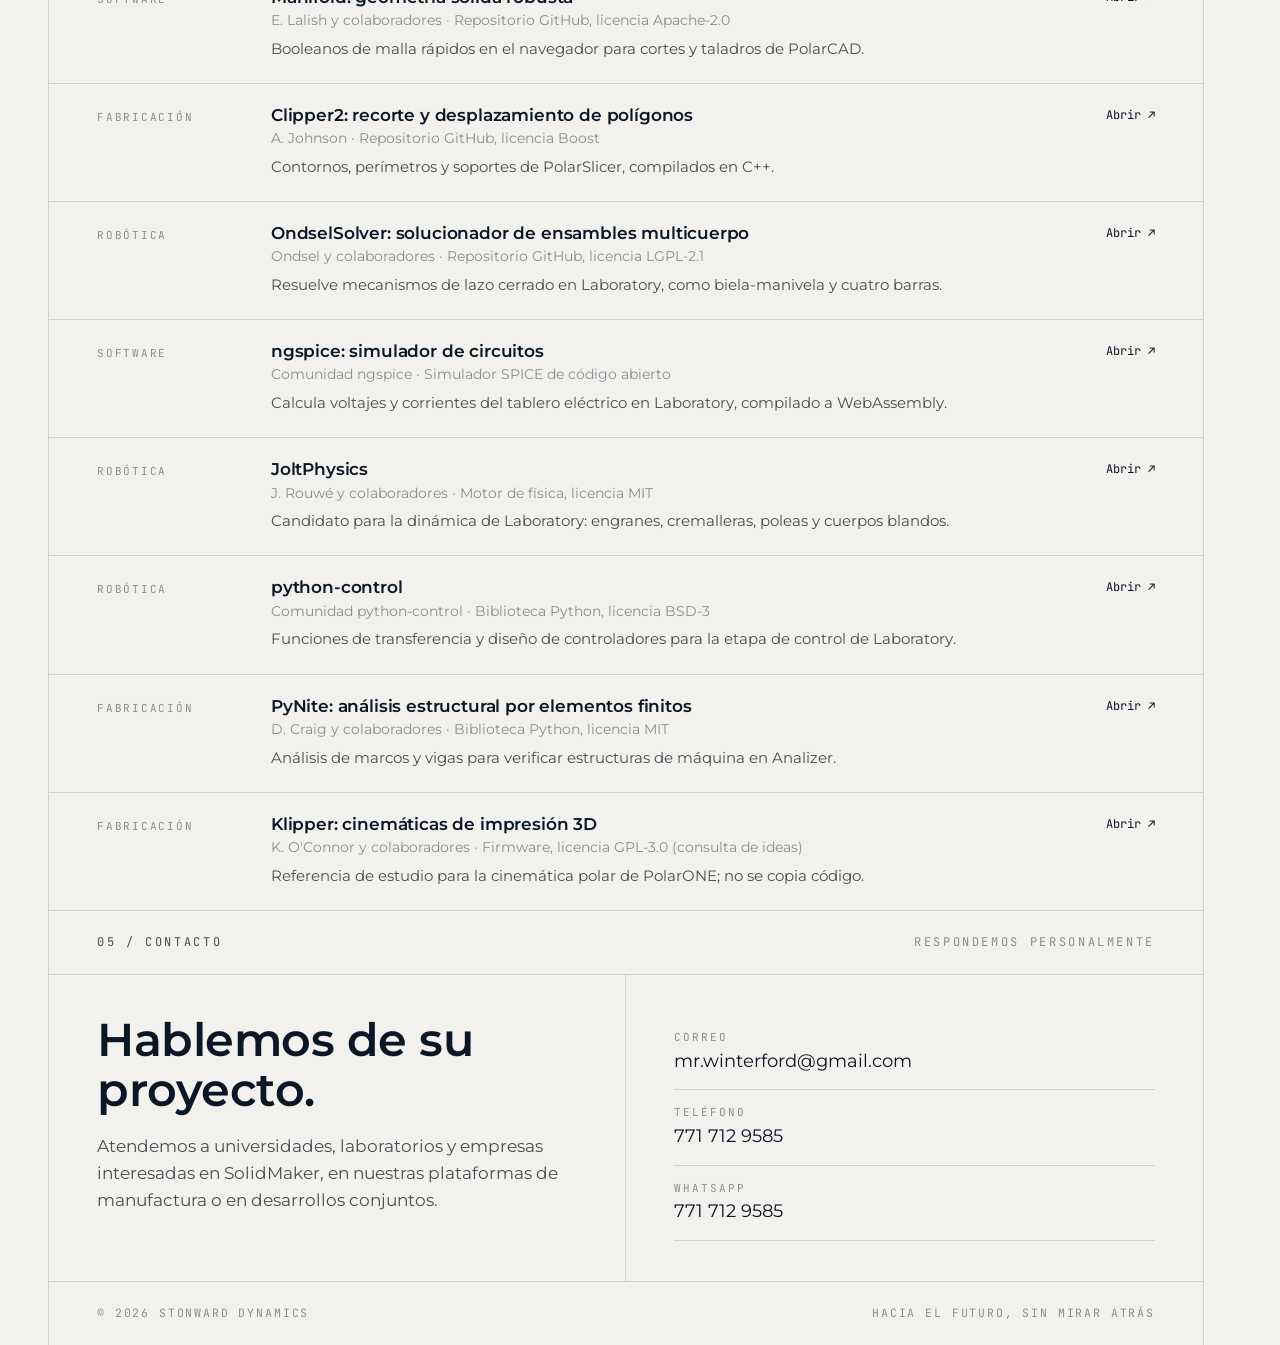
==== commit 066472a8: "PolarONE: ficha actualizada (disco Ø350, reductor planetario 6:1, firmware v4) e imagen nueva Co-Aut" ====
--- a/index.html
+++ b/index.html
@@ -145,7 +145,7 @@
     <article class="proto aparece">
       <div class="estado"><span>P-01</span><span>Validación</span></div>
       <h3>Theta continuo en lazo cerrado</h3>
-      <p>Control de posición para el eje rotativo de PolarONE con encoder magnético absoluto, regulador PID y estimación por filtro de Kalman. El plato nunca se detiene; el error se corrige en movimiento.</p>
+      <p>Control de posición para el eje rotativo de PolarONE con encoder magnético absoluto AS5600, regulador PI y estimación por filtro de Kalman sobre el reductor planetario 6:1. El disco nunca se detiene; el error se corrige en movimiento.</p>
       <div class="barra-avance"><i style="width:45%"></i></div>
     </article>
     <article class="proto aparece d1">
